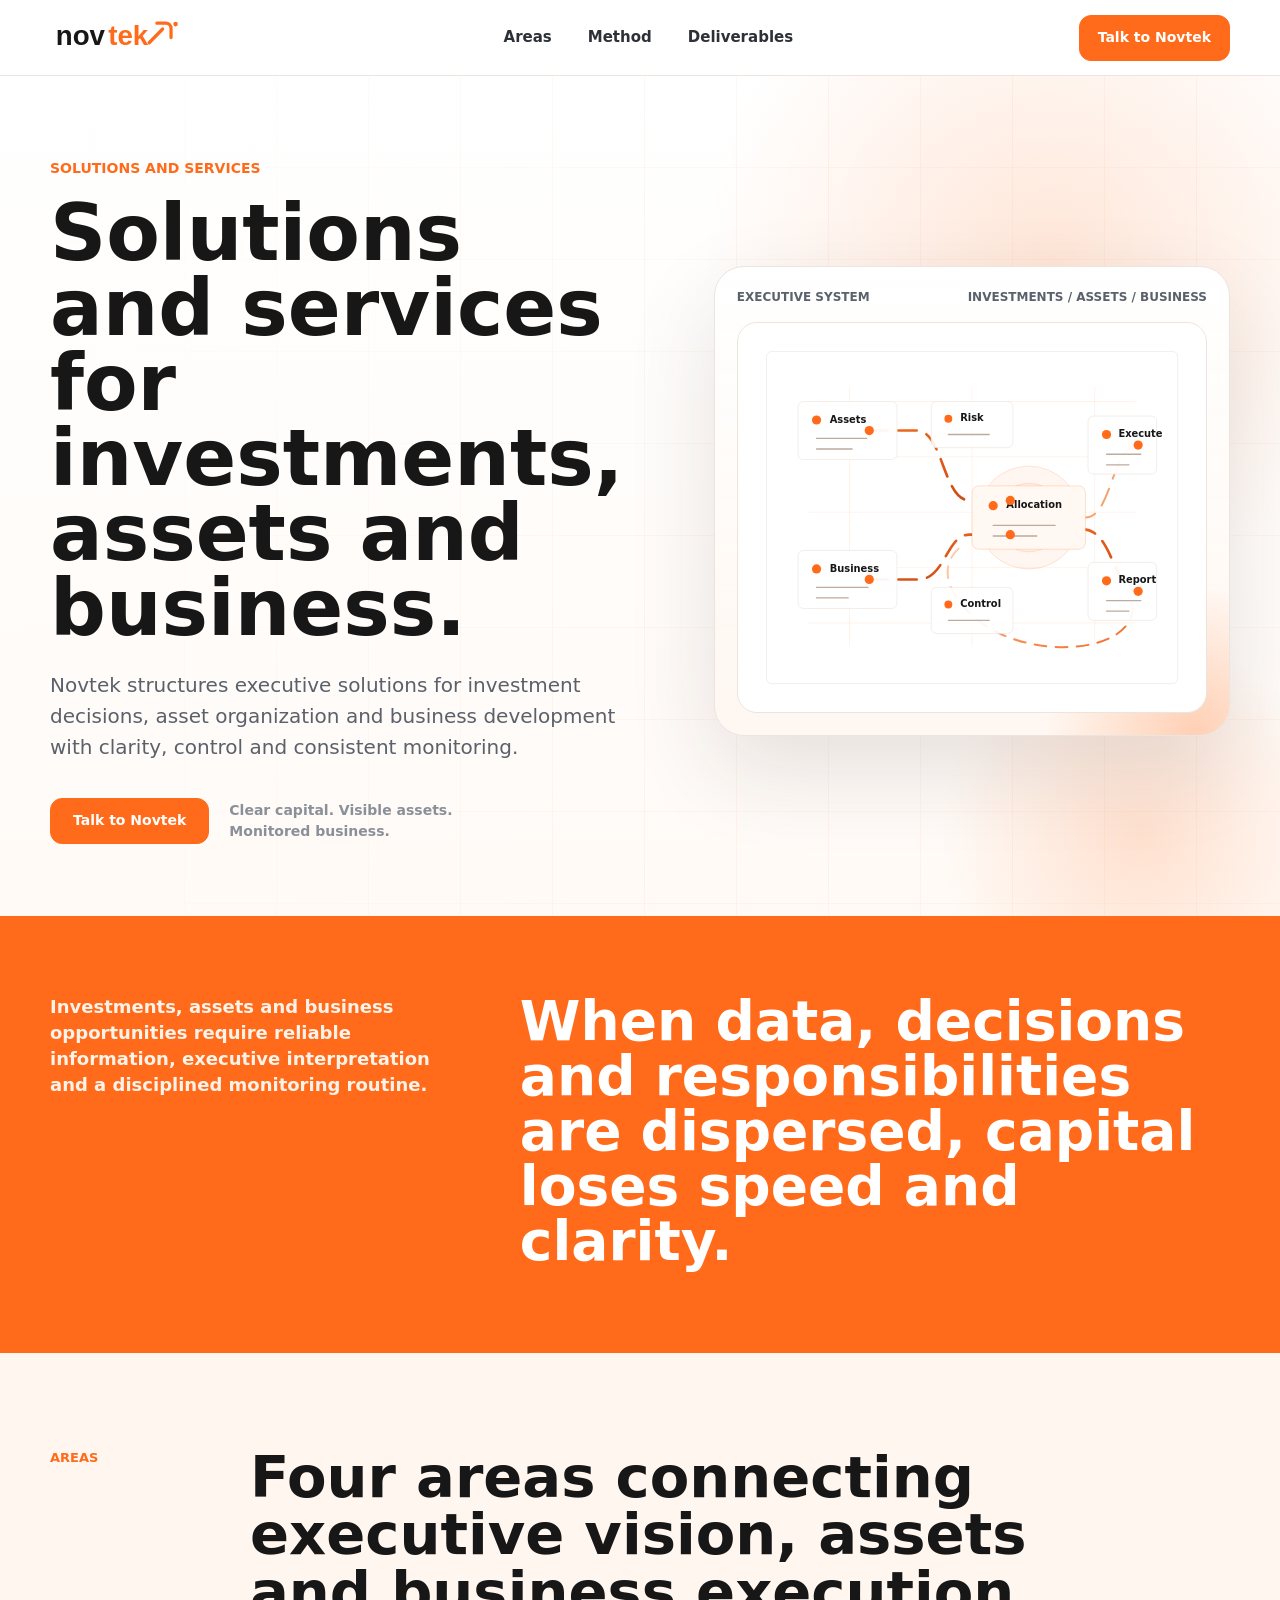
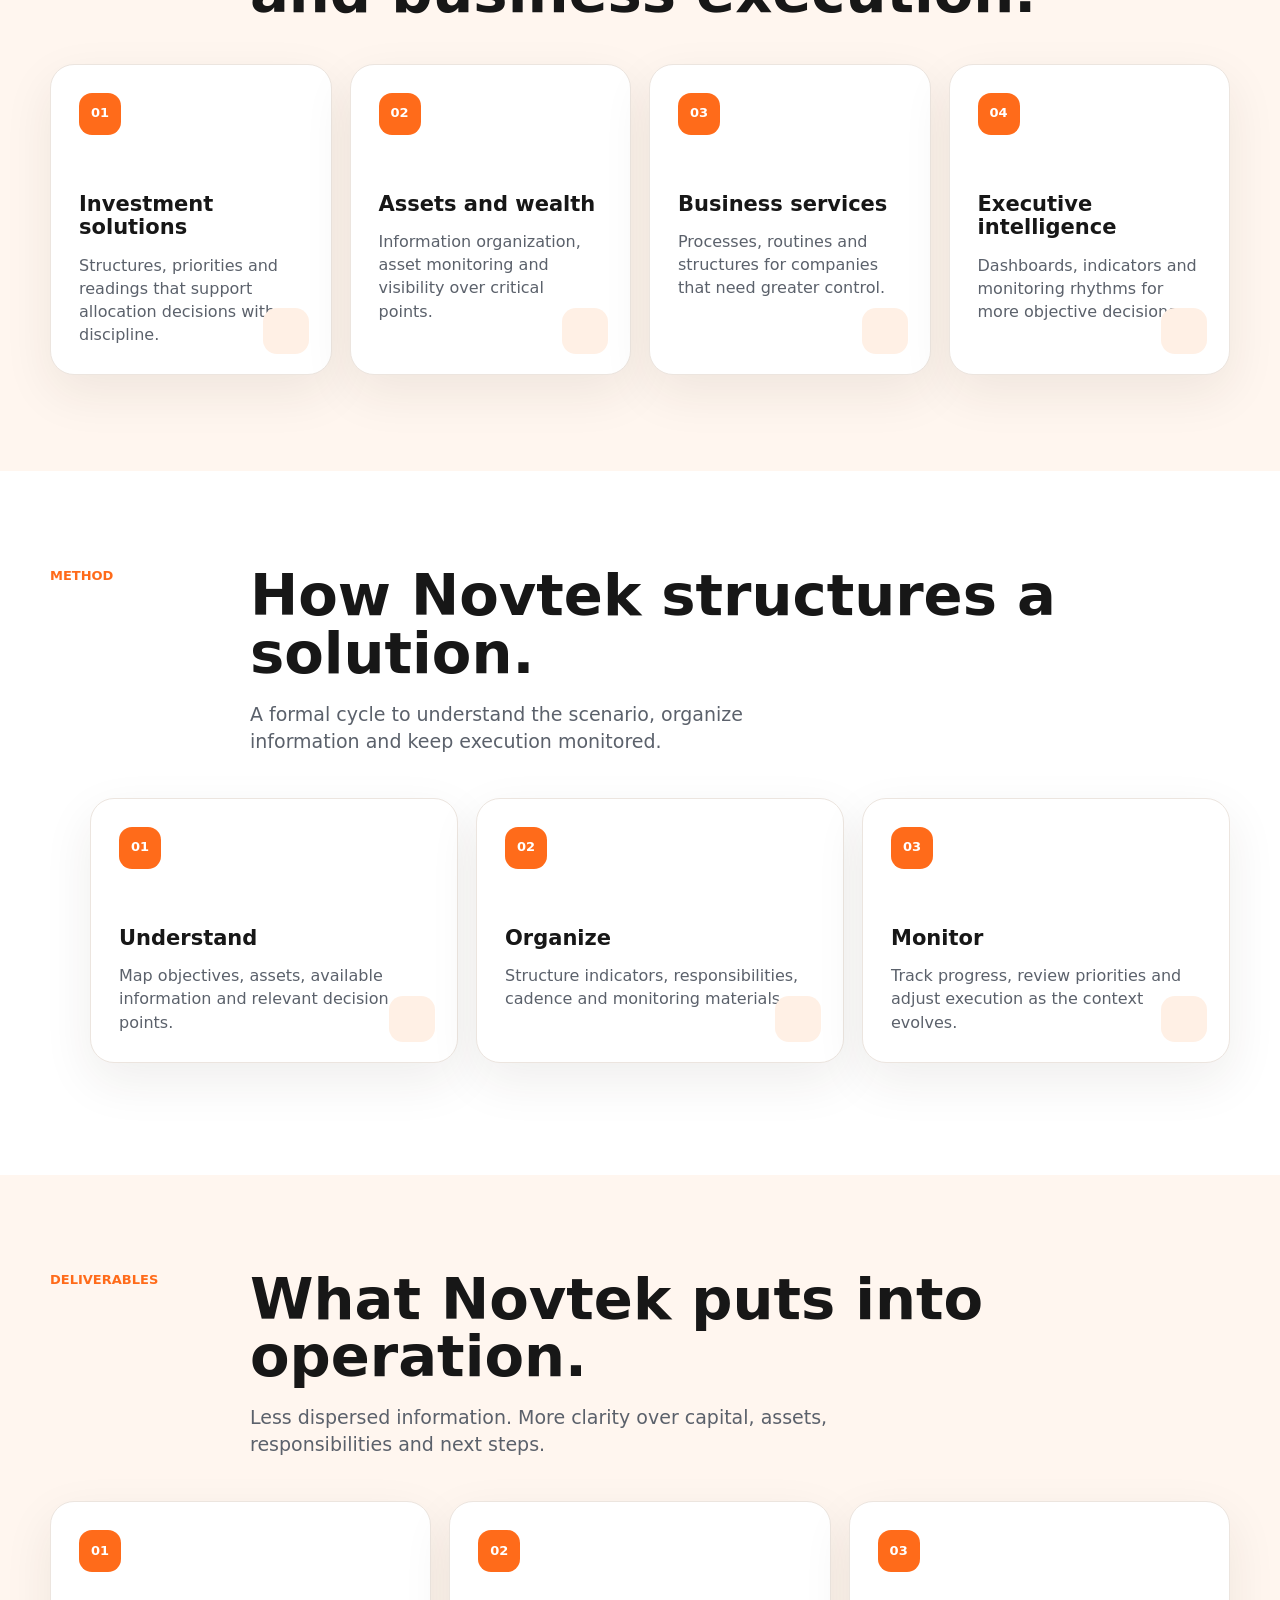
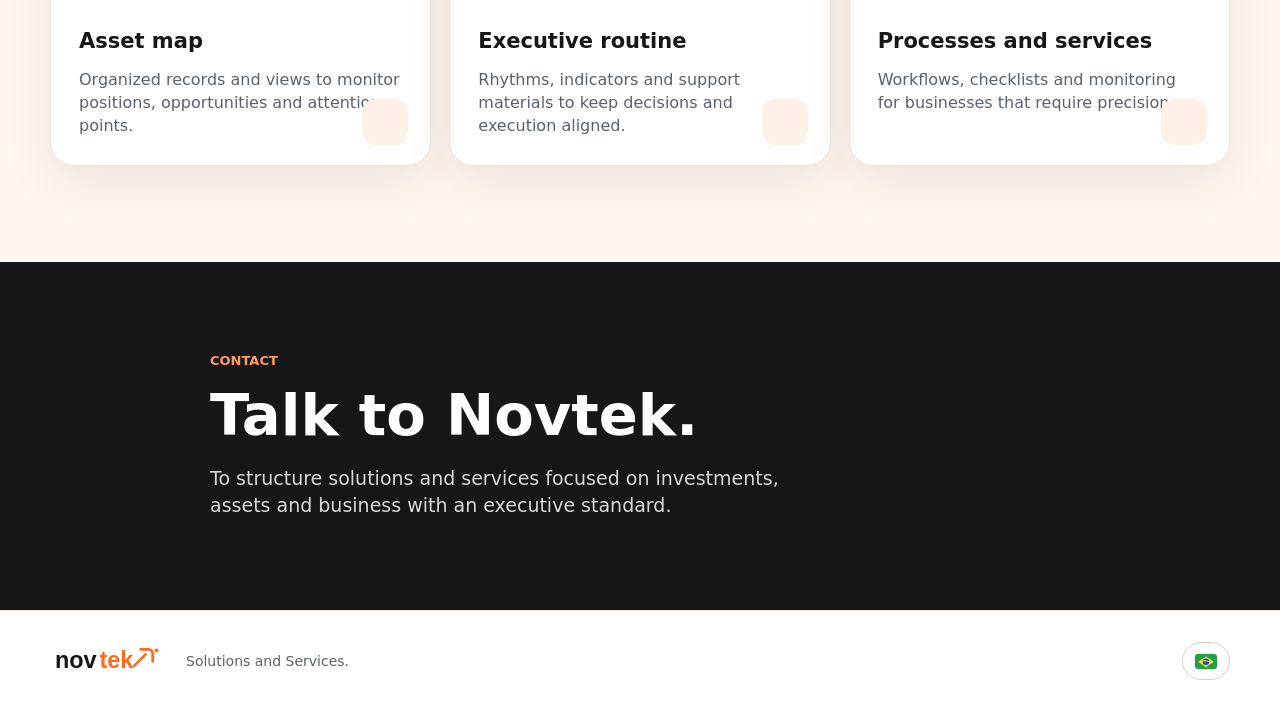
==== index.html @ 99e569ad "Build Novtek site" ====
<!doctype html>
<html lang="en">
  <head>
    <meta charset="utf-8">
    <meta name="viewport" content="width=device-width, initial-scale=1">
    <title>Novtek | Solutions and Services</title>
    <meta
      name="description"
      content="A Novtek estrutura soluções e serviços para investimentos, ativos e negócios com inteligência executiva, processos claros e acompanhamento consistente."
    >
    <meta name="theme-color" content="#F7F5F0">
    <link rel="icon" href="assets/novtek-favicon.svg?v=2" type="image/svg+xml">
    <link rel="preload" href="assets/novtek-wordmark-logo-v1.svg?v=2" as="image" type="image/svg+xml">
    <link rel="stylesheet" href="styles.css">
  </head>
  <body>
    <header class="site-header">
      <a class="brand-link" href="#top" aria-label="Novtek">
        <img src="assets/novtek-wordmark-logo-v1.svg?v=2" alt="Novtek" width="410" height="150">
      </a>

      <nav class="site-nav" aria-label="Main navigation">
        <a href="#frentes" data-i18n="nav.fronts">Areas</a>
        <a href="#metodo" data-i18n="nav.method">Method</a>
        <a href="#entregas" data-i18n="nav.delivery">Deliverables</a>
      </nav>

      <div class="header-tools">
        <a class="header-action" href="mailto:contato@novtek.com.br" data-i18n="cta.primary">Talk to Novtek</a>
      </div>
    </header>

    <main id="top">
      <section class="hero" aria-labelledby="hero-title">
        <div class="hero-inner section-shell">
          <div class="hero-copy reveal">
            <p class="brand-line" data-i18n="hero.tagline">Solutions and Services</p>
            <h1 id="hero-title" data-i18n="hero.title">Solutions and services for investments, assets and business.</h1>
            <p class="hero-lede">
              <span data-i18n="hero.lede">Novtek structures executive solutions for investment decisions, asset organization and business development with clarity, control and consistent monitoring.</span>
            </p>
            <div class="hero-actions">
              <a class="button button-primary" href="mailto:contato@novtek.com.br" data-i18n="cta.primary">Talk to Novtek</a>
              <p data-i18n="hero.note">Clear capital. Visible assets. Monitored business.</p>
            </div>
          </div>

          <div class="system-panel reveal" aria-label="Visual abstrato de investimentos, ativos e negócios">
            <div class="panel-topline">
              <span data-i18n="panel.title">Executive system</span>
              <span data-i18n="panel.context">investments / assets / business</span>
            </div>
            <svg class="process-map" viewBox="0 0 680 560" role="img" aria-label="Investment, asset and business operating flow">
              <defs>
                <linearGradient id="signal" x1="0" x2="1" y1="0" y2="1">
                  <stop offset="0" stop-color="#F26A21"/>
                  <stop offset="1" stop-color="#C74712"/>
                </linearGradient>
                <linearGradient id="signalSoft" x1="0" x2="1" y1="0" y2="1">
                  <stop offset="0" stop-color="#FFD2B8"/>
                  <stop offset="1" stop-color="#F26A21"/>
                </linearGradient>
              </defs>

              <rect class="map-frame" x="28" y="28" width="624" height="504" rx="8"/>
              <path class="grid-line" d="M92 104H588M92 188H588M92 272H588M92 356H588M92 440H588"/>
              <path class="grid-line" d="M154 82V476M340 82V476M526 82V476"/>

              <path class="flow-path path-a" d="M184 148H256C296 148 296 254 336 254H398"/>
              <path class="flow-path path-b" d="M184 374H258C300 374 300 306 336 306H398"/>
              <path class="flow-path path-c" d="M456 280H512C552 280 552 170 592 170"/>
              <path class="flow-path path-d" d="M456 298H508C554 298 554 392 592 392"/>
              <path class="flow-loop" d="M584 416C584 488 420 500 342 430C290 384 294 340 330 320"/>

              <g class="decision-orbit" aria-hidden="true">
                <circle cx="426" cy="280" r="78"/>
                <circle cx="426" cy="280" r="52"/>
              </g>

              <g class="node node-large">
                <rect x="76" y="104" width="150" height="88" rx="8"/>
                <circle cx="104" cy="132" r="7"/>
                <text class="node-title" x="124" y="136">Assets</text>
                <path d="M104 160H180M104 176H158"/>
              </g>
              <g class="node node-large">
                <rect x="76" y="330" width="150" height="88" rx="8"/>
                <circle cx="104" cy="358" r="7"/>
                <text class="node-title" x="124" y="362">Business</text>
                <path d="M104 386H182M104 402H152"/>
              </g>
              <g class="node decision-node">
                <rect x="340" y="232" width="172" height="96" rx="10"/>
                <circle cx="372" cy="262" r="7"/>
                <text class="node-title" x="392" y="266">Allocation</text>
                <path d="M372 292H466M372 308H438"/>
              </g>
              <g class="node control-node">
                <rect x="278" y="104" width="124" height="70" rx="8"/>
                <circle cx="304" cy="130" r="6"/>
                <text class="node-title" x="322" y="134">Risk</text>
                <path d="M304 154H366"/>
              </g>
              <g class="node control-node">
                <rect x="278" y="386" width="124" height="70" rx="8"/>
                <circle cx="304" cy="412" r="6"/>
                <text class="node-title" x="322" y="416">Control</text>
                <path d="M304 436H366"/>
              </g>
              <g class="node node-small">
                <rect x="516" y="126" width="104" height="88" rx="8"/>
                <circle cx="544" cy="154" r="7"/>
                <text class="node-title" x="562" y="158">Execute</text>
                <path d="M544 184H596M544 200H578"/>
              </g>
              <g class="node node-small">
                <rect x="516" y="348" width="104" height="88" rx="8"/>
                <circle cx="544" cy="376" r="7"/>
                <text class="node-title" x="562" y="380">Report</text>
                <path d="M544 406H596M544 422H578"/>
              </g>

              <g class="checkpoint">
                <circle cx="184" cy="148" r="7"/>
                <circle cx="184" cy="374" r="7"/>
                <circle cx="398" cy="254" r="7"/>
                <circle cx="398" cy="306" r="7"/>
                <circle cx="592" cy="170" r="7"/>
                <circle cx="592" cy="392" r="7"/>
              </g>
            </svg>
          </div>
        </div>
      </section>

      <section class="problem-band" aria-labelledby="problem-title">
        <div class="section-shell problem-layout reveal">
          <p data-i18n="problem.copy">Investments, assets and business opportunities require reliable information, executive interpretation and a disciplined monitoring routine.</p>
          <h2 id="problem-title" data-i18n="problem.title">When data, decisions and responsibilities are dispersed, capital loses speed and clarity.</h2>
        </div>
      </section>

      <section id="frentes" class="fronts-section" aria-labelledby="fronts-title">
        <div class="section-shell fronts-layout">
          <div class="section-heading reveal">
            <span data-i18n="fronts.label">Areas</span>
            <h2 id="fronts-title" data-i18n="fronts.title">Four areas connecting executive vision, assets and business execution.</h2>
          </div>

          <div class="fronts-grid">
            <article class="front-card reveal">
              <span>01</span>
              <h3 data-i18n="fronts.card1.title">Investment solutions</h3>
              <p data-i18n="fronts.card1.copy">Structures, priorities and readings that support allocation decisions with discipline.</p>
            </article>
            <article class="front-card reveal">
              <span>02</span>
              <h3 data-i18n="fronts.card2.title">Assets and wealth</h3>
              <p data-i18n="fronts.card2.copy">Information organization, asset monitoring and visibility over critical points.</p>
            </article>
            <article class="front-card reveal">
              <span>03</span>
              <h3 data-i18n="fronts.card3.title">Business services</h3>
              <p data-i18n="fronts.card3.copy">Processes, routines and structures for companies that need greater control.</p>
            </article>
            <article class="front-card reveal">
              <span>04</span>
              <h3 data-i18n="fronts.card4.title">Executive intelligence</h3>
              <p data-i18n="fronts.card4.copy">Dashboards, indicators and monitoring rhythms for more objective decisions.</p>
            </article>
          </div>
        </div>
      </section>

      <section id="metodo" class="section-shell method-section" aria-labelledby="method-title">
        <div class="section-heading method-heading reveal">
          <span data-i18n="method.label">Method</span>
          <div>
            <h2 id="method-title" data-i18n="method.title">How Novtek structures a solution.</h2>
            <p data-i18n="method.copy">A formal cycle to understand the scenario, organize information and keep execution monitored.</p>
          </div>
        </div>

        <ol class="method-cards">
          <li class="method-card reveal">
            <span>01</span>
            <strong data-i18n="method.step1.title">Understand</strong>
            <p data-i18n="method.step1.copy">Map objectives, assets, available information and relevant decision points.</p>
          </li>
          <li class="method-card reveal">
            <span>02</span>
            <strong data-i18n="method.step2.title">Organize</strong>
            <p data-i18n="method.step2.copy">Structure indicators, responsibilities, cadence and monitoring materials.</p>
          </li>
          <li class="method-card reveal">
            <span>03</span>
            <strong data-i18n="method.step3.title">Monitor</strong>
            <p data-i18n="method.step3.copy">Track progress, review priorities and adjust execution as the context evolves.</p>
          </li>
        </ol>
      </section>

      <section id="entregas" class="delivery-section" aria-labelledby="delivery-title">
        <div class="section-shell">
          <div class="section-heading delivery-heading reveal">
            <span data-i18n="delivery.label">Deliverables</span>
            <div>
              <h2 id="delivery-title" data-i18n="delivery.title">What Novtek puts into operation.</h2>
              <p data-i18n="delivery.copy">Less dispersed information. More clarity over capital, assets, responsibilities and next steps.</p>
            </div>
          </div>

          <div class="delivery-cards">
            <article class="delivery-card reveal">
              <span>01</span>
              <h3 data-i18n="delivery.card1.title">Asset map</h3>
              <p data-i18n="delivery.card1.copy">Organized records and views to monitor positions, opportunities and attention points.</p>
            </article>
            <article class="delivery-card reveal">
              <span>02</span>
              <h3 data-i18n="delivery.card2.title">Executive routine</h3>
              <p data-i18n="delivery.card2.copy">Rhythms, indicators and support materials to keep decisions and execution aligned.</p>
            </article>
            <article class="delivery-card reveal">
              <span>03</span>
              <h3 data-i18n="delivery.card3.title">Processes and services</h3>
              <p data-i18n="delivery.card3.copy">Workflows, checklists and monitoring for businesses that require precision.</p>
            </article>
          </div>
        </div>
      </section>

      <section class="contact-section" aria-labelledby="contact-title">
        <div class="section-shell contact-layout reveal">
          <div>
            <span class="section-label" data-i18n="contact.label">Contact</span>
            <h2 id="contact-title" data-i18n="contact.title">Talk to Novtek.</h2>
            <p data-i18n="contact.copy">To structure solutions and services focused on investments, assets and business with an executive standard.</p>
          </div>
        </div>
      </section>
    </main>

    <footer class="site-footer">
      <img src="assets/novtek-wordmark-logo-v1.svg?v=2" alt="Novtek" width="410" height="150">
      <span data-i18n="footer.copy">Solutions and Services.</span>
      <button type="button" class="footer-language" data-lang="pt" aria-label="Change language to Brazilian Portuguese">
        <svg viewBox="0 0 28 20" aria-hidden="true" focusable="false">
          <rect width="28" height="20" rx="2" fill="#229e45"/>
          <path d="M14 3.2 24 10 14 16.8 4 10 14 3.2Z" fill="#f7df3e"/>
          <circle cx="14" cy="10" r="4.15" fill="#2b4ca3"/>
          <path d="M10.3 8.8c2.8-.5 5.4-.1 7.6 1" fill="none" stroke="#fff" stroke-width="1.1"/>
        </svg>
      </button>
    </footer>

    <script src="script.js"></script>
  </body>
</html>
---- styles.css ----
:root {
  --canvas: #ffffff;
  --canvas-warm: #fff6ef;
  --surface: #ffffff;
  --ink: #171717;
  --muted: #5b616b;
  --quiet: #8a9099;
  --brand: #ff6b1a;
  --brand-dark: #d84a00;
  --brand-ink: #7a2a00;
  --brand-soft: #fff0e5;
  --line: #ece5df;
  --line-strong: #dacfc6;
  --focus: #ff6b1a;
  --max: 1180px;
  --gutter: 48px;
  --radius: 18px;
}

* {
  box-sizing: border-box;
}

html {
  scroll-behavior: smooth;
}

section[id] {
  scroll-margin-top: 92px;
}

body {
  margin: 0;
  background: var(--canvas);
  color: var(--ink);
  font-family: Inter, Aptos, "Segoe UI", system-ui, sans-serif;
  line-height: 1.45;
  overflow-x: hidden;
}

img,
svg {
  display: block;
  max-width: 100%;
}

a {
  color: inherit;
  text-decoration: none;
}

a:focus-visible,
button:focus-visible {
  outline: 3px solid var(--focus);
  outline-offset: 4px;
}

.section-shell {
  width: min(var(--max), calc(100% - var(--gutter) * 2));
  margin: 0 auto;
}

.site-header {
  position: sticky;
  top: 0;
  z-index: 20;
  display: grid;
  grid-template-columns: 168px 1fr auto;
  gap: 28px;
  align-items: center;
  min-height: 76px;
  padding: 12px max(24px, calc((100vw - var(--max)) / 2));
  background: rgba(255, 255, 255, 0.94);
  border-bottom: 1px solid var(--line);
  backdrop-filter: blur(16px);
}

.brand-link,
.brand-link img {
  width: 132px;
  height: auto;
}

.site-nav {
  display: flex;
  justify-content: center;
  gap: 36px;
  color: #2d3137;
  font-size: 15px;
  font-weight: 650;
}

.site-nav a,
.header-action,
.button,
.language-option {
  transition: color 180ms ease, background 180ms ease, border-color 180ms ease, transform 180ms ease;
}

.site-nav a:hover {
  color: var(--brand-dark);
}

.header-tools {
  display: inline-flex;
  align-items: center;
  gap: 12px;
}

.language-switch {
  display: inline-grid;
  grid-template-columns: 1fr 1fr;
  overflow: hidden;
  border: 1px solid var(--line-strong);
  border-radius: 10px;
  background: #ffffff;
}

.language-option {
  min-width: 42px;
  min-height: 40px;
  padding: 0 10px;
  background: transparent;
  border: 0;
  color: var(--muted);
  cursor: pointer;
  font: inherit;
  font-size: 12px;
  font-weight: 800;
}

.language-option + .language-option {
  border-left: 1px solid var(--line-strong);
}

.language-option.is-active {
  background: var(--brand);
  color: #ffffff;
}

.header-action,
.button {
  display: inline-flex;
  min-height: 46px;
  align-items: center;
  justify-content: center;
  border-radius: 12px;
  font-size: 14px;
  font-weight: 800;
}

.header-action {
  padding: 0 18px;
  background: var(--brand);
  border: 1px solid var(--brand);
  color: #ffffff;
}

.header-action:hover,
.button-primary:hover {
  background: var(--brand-dark);
  border-color: var(--brand-dark);
  transform: translateY(-1px);
}

.button-primary {
  padding: 0 22px;
  background: var(--brand);
  border: 1px solid var(--brand);
  color: #ffffff;
}

.hero {
  position: relative;
  overflow: hidden;
  min-height: calc(100vh - 76px);
  background:
    radial-gradient(circle at 82% 22%, rgba(255, 107, 26, 0.16), transparent 28%),
    linear-gradient(180deg, #ffffff 0%, #fffaf6 100%);
}

.hero::before {
  position: absolute;
  inset: 0;
  content: "";
  background:
    linear-gradient(90deg, rgba(255, 107, 26, 0.055) 1px, transparent 1px) 0 0 / 92px 92px,
    linear-gradient(0deg, rgba(255, 107, 26, 0.045) 1px, transparent 1px) 0 0 / 92px 92px;
  mask-image: linear-gradient(90deg, transparent, #000 46%, #000 100%);
}

.hero-inner {
  position: relative;
  z-index: 1;
  display: grid;
  grid-template-columns: minmax(0, 0.86fr) minmax(410px, 0.74fr);
  gap: 64px;
  align-items: center;
  min-height: calc(100vh - 76px);
  padding-top: 82px;
  padding-bottom: 72px;
}

.hero-copy,
.system-panel {
  min-width: 0;
}

.hero-inner::after {
  position: absolute;
  right: -120px;
  bottom: -130px;
  z-index: -1;
  width: 420px;
  height: 420px;
  content: "";
  background: radial-gradient(circle, rgba(255, 107, 26, 0.18), transparent 68%);
}

.brand-line {
  margin: 0 0 18px;
  color: var(--brand);
  font-size: 14px;
  font-weight: 900;
  text-transform: uppercase;
}

.hero-copy h1,
.section-heading h2,
.problem-layout h2,
.contact-layout h2 {
  margin: 0;
  font-weight: 850;
  letter-spacing: 0;
}

.hero-copy h1 {
  max-width: 760px;
  font-size: clamp(48px, 6.1vw, 86px);
  line-height: 0.96;
  color: var(--ink);
}

.hero-lede {
  max-width: 640px;
  margin: 24px 0 0;
  color: var(--muted);
  font-size: 20px;
  line-height: 1.56;
}

.hero-actions {
  display: flex;
  align-items: center;
  gap: 20px;
  margin-top: 34px;
}

.hero-actions p {
  max-width: 245px;
  margin: 0;
  color: var(--quiet);
  font-size: 14px;
  font-weight: 650;
}

.system-panel {
  position: relative;
  overflow: hidden;
  padding: 22px;
  background:
    linear-gradient(180deg, rgba(255, 255, 255, 0.92), rgba(255, 246, 239, 0.88)),
    var(--surface);
  border: 1px solid var(--line);
  border-radius: 30px;
  box-shadow: 0 34px 90px rgba(49, 33, 22, 0.12);
}

.system-panel::before {
  position: absolute;
  right: -120px;
  bottom: -150px;
  width: 310px;
  height: 310px;
  content: "";
  background: radial-gradient(circle, rgba(255, 107, 26, 0.28), transparent 68%);
}

.panel-topline {
  position: relative;
  display: flex;
  justify-content: space-between;
  gap: 16px;
  margin-bottom: 16px;
  color: var(--muted);
  font-size: 12px;
  font-weight: 900;
  text-transform: uppercase;
}

.process-map {
  position: relative;
  width: 100%;
  min-height: 346px;
  padding: 10px;
  background: #ffffff;
  border: 1px solid var(--line);
  border-radius: 20px;
}

.map-frame,
.node rect {
  fill: rgba(255, 255, 255, 0.94);
  stroke: var(--line);
}

.grid-line {
  fill: none;
  stroke: rgba(255, 107, 26, 0.12);
  stroke-width: 1;
}

.flow-path {
  fill: none;
  stroke: url(#signal);
  stroke-linecap: round;
  stroke-width: 4;
  stroke-dasharray: 28 16;
  animation: flow 9s linear infinite;
}

.path-b {
  animation-delay: -2.4s;
}

.path-c {
  animation-delay: -5.2s;
  stroke: #f4a36f;
  stroke-width: 3;
}

.path-d {
  animation-delay: -6.8s;
}

.flow-loop {
  fill: none;
  stroke: url(#signalSoft);
  stroke-linecap: round;
  stroke-width: 3;
  stroke-dasharray: 18 14;
  animation: flow 12s linear infinite;
  animation-delay: -8s;
}

.decision-orbit circle {
  fill: rgba(255, 107, 26, 0.06);
  stroke: rgba(255, 107, 26, 0.18);
  stroke-width: 1.4;
}

.node path {
  fill: none;
  stroke: #bdab9e;
  stroke-linecap: round;
  stroke-width: 2;
}

.node text {
  fill: var(--ink);
  font-size: 15px;
  font-weight: 900;
  letter-spacing: 0;
}

.node circle {
  fill: var(--brand);
}

.decision-node rect {
  fill: #fff8f3;
  stroke: rgba(255, 107, 26, 0.3);
}

.control-node rect {
  fill: rgba(255, 255, 255, 0.9);
}

.checkpoint {
  fill: var(--brand);
}

.problem-band {
  background: var(--brand);
  color: #ffffff;
}

.problem-layout {
  display: grid;
  grid-template-columns: minmax(240px, 0.58fr) minmax(0, 1fr);
  gap: 58px;
  align-items: start;
  padding-top: 78px;
  padding-bottom: 84px;
}

.problem-layout p {
  margin: 0;
  color: #fff3e9;
  font-size: 18px;
  font-weight: 650;
}

.problem-layout h2 {
  max-width: 820px;
  font-size: clamp(34px, 4.3vw, 62px);
  line-height: 1;
}

.fronts-section,
.method-section,
.delivery-section {
  padding: 96px 0;
}

.fronts-section,
.delivery-section {
  background: var(--canvas-warm);
}

.method-section {
  background: #ffffff;
}

.section-heading {
  display: grid;
  grid-template-columns: 156px minmax(0, 1fr);
  gap: 44px;
  align-items: start;
  margin-bottom: 42px;
}

.section-heading span,
.section-label {
  color: var(--brand);
  font-size: 13px;
  font-weight: 900;
  text-transform: uppercase;
}

.section-heading h2,
.contact-layout h2 {
  max-width: 840px;
  font-size: clamp(34px, 4.5vw, 64px);
  line-height: 1;
}

.delivery-heading p,
.method-heading p {
  max-width: 600px;
  margin: 18px 0 0;
  color: var(--muted);
  font-size: 19px;
}

.fronts-grid,
.delivery-cards,
.method-cards {
  display: grid;
  gap: 18px;
}

.fronts-grid {
  grid-template-columns: repeat(4, minmax(0, 1fr));
}

.delivery-cards,
.method-cards {
  grid-template-columns: repeat(3, minmax(0, 1fr));
}

.front-card,
.delivery-card,
.method-card {
  position: relative;
  overflow: hidden;
  min-height: 250px;
  padding: 28px;
  background: #ffffff;
  border: 1px solid var(--line);
  border-radius: 24px;
  box-shadow: 0 18px 50px rgba(49, 33, 22, 0.08);
}

.front-card::after,
.delivery-card::after,
.method-card::after {
  position: absolute;
  right: 22px;
  bottom: 20px;
  width: 46px;
  height: 46px;
  content: "";
  background: var(--brand-soft);
  border-radius: 14px;
}

.front-card > span,
.delivery-card > span,
.method-card > span {
  display: inline-flex;
  width: 42px;
  height: 42px;
  align-items: center;
  justify-content: center;
  background: var(--brand);
  border-radius: 13px;
  color: #ffffff;
  font-size: 13px;
  font-weight: 900;
}

.front-card h3,
.delivery-card h3,
.method-card strong {
  display: block;
  margin: 58px 0 14px;
  font-size: 21px;
  font-weight: 850;
  line-height: 1.12;
}

.front-card p,
.delivery-card p,
.method-card p,
.contact-layout p {
  margin: 0;
  color: var(--muted);
}

.contact-section {
  background: #171717;
  color: #ffffff;
}

.contact-layout {
  max-width: 860px;
  padding-top: 86px;
  padding-bottom: 90px;
}

.contact-layout .section-label {
  color: #ff9b62;
}

.contact-layout h2 {
  margin-top: 16px;
}

.contact-layout p {
  max-width: 620px;
  margin-top: 20px;
  color: #d8d8d8;
  font-size: 19px;
}

.site-footer {
  display: grid;
  grid-template-columns: auto 1fr auto;
  align-items: center;
  gap: 24px;
  padding: 30px max(24px, calc((100vw - var(--max)) / 2));
  background: #ffffff;
  border-top: 1px solid var(--line);
  color: var(--muted);
  font-size: 14px;
}

.site-footer img {
  width: 112px;
  height: auto;
}

.footer-language {
  display: inline-flex;
  width: 48px;
  min-height: 38px;
  align-items: center;
  justify-content: center;
  padding: 0;
  background: #ffffff;
  border: 1px solid var(--line-strong);
  border-radius: 999px;
  color: var(--ink);
  cursor: pointer;
  font: inherit;
  font-size: 12px;
  font-weight: 850;
}

.footer-language:hover,
.footer-language.is-active {
  border-color: var(--brand);
  color: var(--brand-dark);
}

.footer-language svg {
  width: 22px;
  height: auto;
  border-radius: 3px;
  box-shadow: 0 0 0 1px rgba(23, 23, 23, 0.08);
}

.reveal {
  opacity: 1;
  transform: none;
  transition: opacity 620ms ease, transform 620ms ease;
}

.reveal.is-visible {
  opacity: 1;
  transform: translateY(0);
}

@keyframes flow {
  to {
    stroke-dashoffset: -84;
  }
}

@media (prefers-reduced-motion: reduce) {
  html {
    scroll-behavior: auto;
  }

  *,
  *::before,
  *::after {
    animation-duration: 1ms !important;
    animation-iteration-count: 1 !important;
    scroll-behavior: auto !important;
    transition-duration: 1ms !important;
  }

  .reveal {
    opacity: 1;
    transform: none;
  }
}

@media (max-width: 980px) {
  :root {
    --gutter: 24px;
  }

  .site-header {
    grid-template-columns: 1fr auto;
  }

  .site-nav {
    display: none;
  }

  .hero,
  .hero-inner,
  .problem-layout,
  .section-heading {
    grid-template-columns: 1fr;
  }

  .hero,
  .hero-inner {
    gap: 38px;
    min-height: auto;
  }

  .hero-inner {
    padding: 74px 0 64px;
  }

  .fronts-grid {
    grid-template-columns: repeat(2, minmax(0, 1fr));
  }

  .delivery-cards,
  .method-cards {
    grid-template-columns: repeat(3, minmax(0, 1fr));
  }
}

@media (max-width: 720px) {
  :root {
    --gutter: 20px;
  }

  .section-shell {
    width: calc(100dvw - 40px);
    max-width: 350px;
    margin-right: 20px;
    margin-left: 20px;
  }

  .site-header {
    position: static;
    grid-template-columns: 1fr;
    gap: 18px;
    padding-top: 16px;
    padding-bottom: 16px;
  }

  .brand-link,
  .brand-link img {
    width: 118px;
  }

  .header-tools {
    width: 100%;
    justify-content: space-between;
    gap: 8px;
  }

  .header-action {
    flex: 1;
    min-width: 0;
    min-height: 42px;
    padding: 0 12px;
    font-size: 13px;
    white-space: nowrap;
  }

  .language-switch {
    flex: 0 0 auto;
  }

  .language-option {
    min-width: 42px;
  }

  .hero-inner {
    padding: 58px 0 54px;
  }

  .hero-copy h1 {
    width: 100%;
    max-width: 100%;
    font-size: 34px;
    overflow-wrap: break-word;
  }

  .hero-lede {
    font-size: 18px;
    overflow-wrap: break-word;
  }

  .hero-actions {
    align-items: stretch;
    flex-direction: column;
  }

  .button-primary {
    width: 100%;
  }

  .system-panel {
    padding: 16px;
    border-radius: 22px;
  }

  .panel-topline {
    flex-direction: column;
    gap: 4px;
  }

  .process-map {
    min-height: 280px;
  }

  .problem-layout {
    gap: 26px;
    padding-top: 58px;
    padding-bottom: 62px;
  }

  .problem-layout h2,
  .section-heading h2,
  .contact-layout h2 {
    font-size: 35px;
  }

  .fronts-section,
  .method-section,
  .delivery-section {
    padding: 64px 0;
  }

  .section-heading {
    gap: 18px;
    margin-bottom: 30px;
  }

  .fronts-grid,
  .delivery-cards,
  .method-cards {
    grid-template-columns: 1fr;
  }

  .front-card,
  .delivery-card,
  .method-card {
    min-height: auto;
    padding: 24px;
  }

  .front-card h3,
  .delivery-card h3,
  .method-card strong {
    margin-top: 42px;
  }

  .contact-layout {
    gap: 34px;
    padding-top: 64px;
    padding-bottom: 68px;
  }

  .site-footer {
    align-items: flex-start;
    grid-template-columns: 1fr;
  }
}
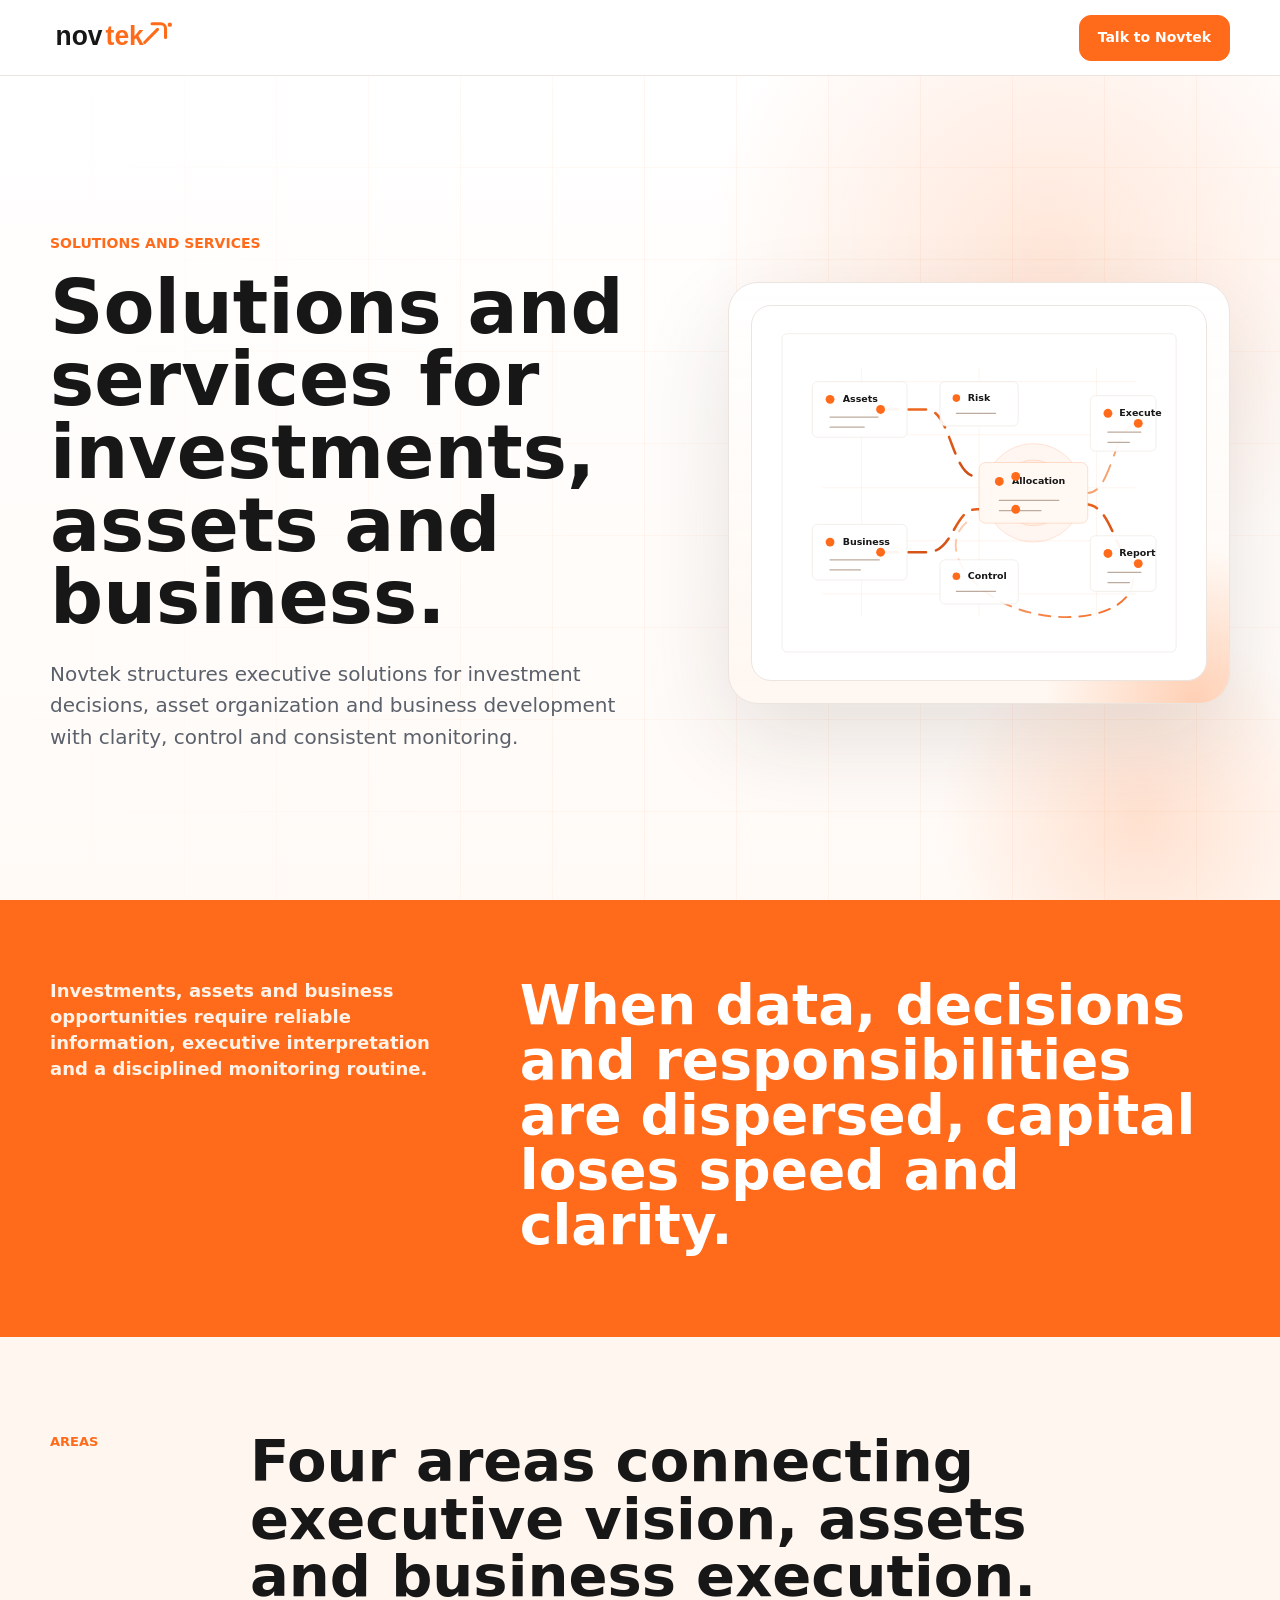
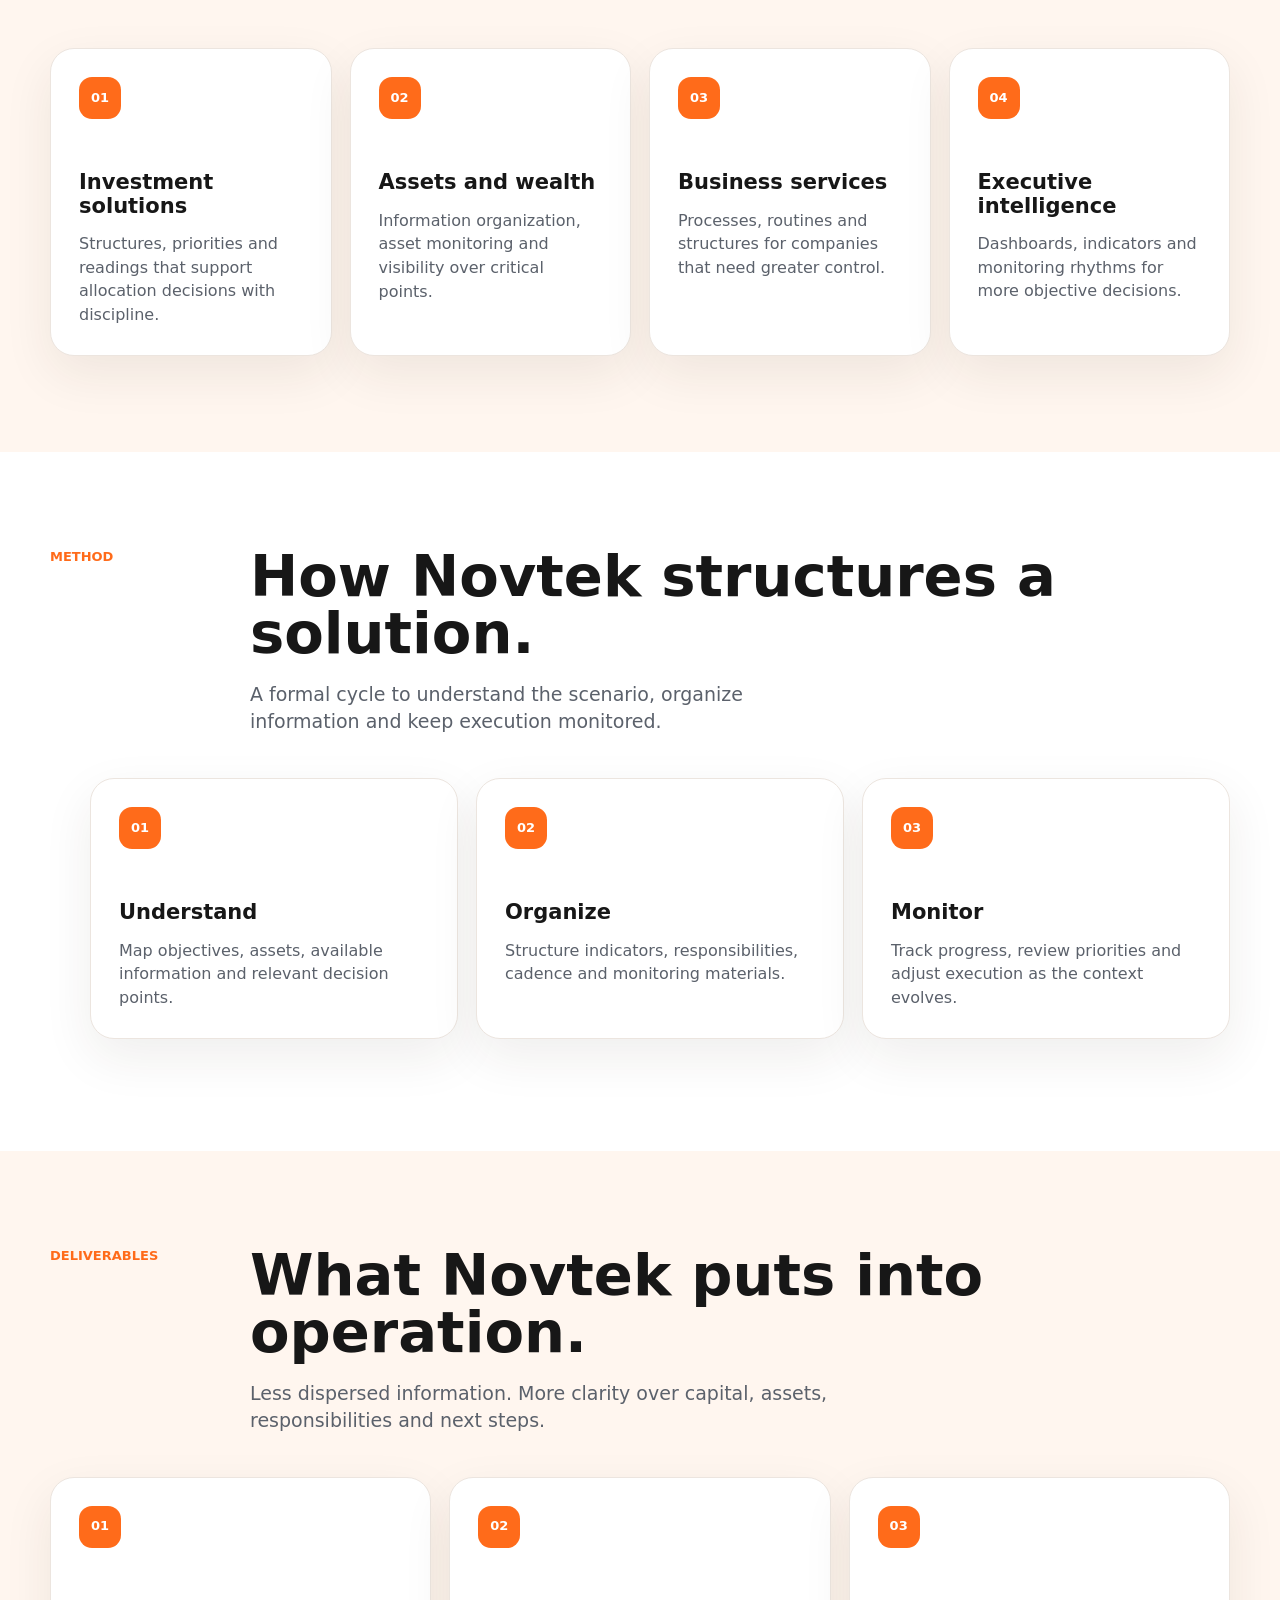
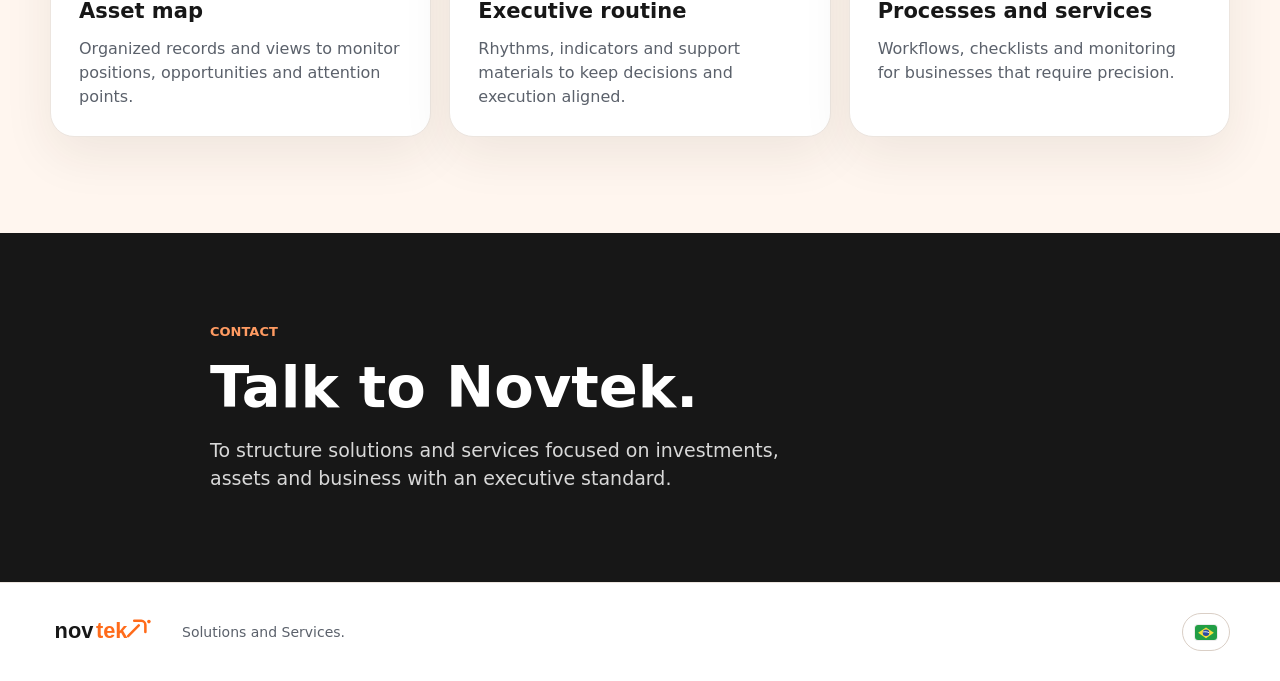
==== commit 744bbe54: "Polish Novtek site layout" ====
--- a/index.html
+++ b/index.html
@@ -11,19 +11,13 @@
     <meta name="theme-color" content="#F7F5F0">
     <link rel="icon" href="assets/novtek-favicon.svg?v=2" type="image/svg+xml">
     <link rel="preload" href="assets/novtek-wordmark-logo-v1.svg?v=2" as="image" type="image/svg+xml">
-    <link rel="stylesheet" href="styles.css">
+    <link rel="stylesheet" href="styles.css?v=4">
   </head>
   <body>
     <header class="site-header">
       <a class="brand-link" href="#top" aria-label="Novtek">
         <img src="assets/novtek-wordmark-logo-v1.svg?v=2" alt="Novtek" width="410" height="150">
       </a>
-
-      <nav class="site-nav" aria-label="Main navigation">
-        <a href="#frentes" data-i18n="nav.fronts">Areas</a>
-        <a href="#metodo" data-i18n="nav.method">Method</a>
-        <a href="#entregas" data-i18n="nav.delivery">Deliverables</a>
-      </nav>
 
       <div class="header-tools">
         <a class="header-action" href="mailto:contato@novtek.com.br" data-i18n="cta.primary">Talk to Novtek</a>
@@ -39,17 +33,9 @@
             <p class="hero-lede">
               <span data-i18n="hero.lede">Novtek structures executive solutions for investment decisions, asset organization and business development with clarity, control and consistent monitoring.</span>
             </p>
-            <div class="hero-actions">
-              <a class="button button-primary" href="mailto:contato@novtek.com.br" data-i18n="cta.primary">Talk to Novtek</a>
-              <p data-i18n="hero.note">Clear capital. Visible assets. Monitored business.</p>
-            </div>
           </div>
 
           <div class="system-panel reveal" aria-label="Visual abstrato de investimentos, ativos e negócios">
-            <div class="panel-topline">
-              <span data-i18n="panel.title">Executive system</span>
-              <span data-i18n="panel.context">investments / assets / business</span>
-            </div>
             <svg class="process-map" viewBox="0 0 680 560" role="img" aria-label="Investment, asset and business operating flow">
               <defs>
                 <linearGradient id="signal" x1="0" x2="1" y1="0" y2="1">
@@ -244,7 +230,7 @@
     <footer class="site-footer">
       <img src="assets/novtek-wordmark-logo-v1.svg?v=2" alt="Novtek" width="410" height="150">
       <span data-i18n="footer.copy">Solutions and Services.</span>
-      <button type="button" class="footer-language" data-lang="pt" aria-label="Change language to Brazilian Portuguese">
+      <button type="button" class="footer-language" aria-label="Change language to Brazilian Portuguese" onclick="toggleLanguage()">
         <svg viewBox="0 0 28 20" aria-hidden="true" focusable="false">
           <rect width="28" height="20" rx="2" fill="#229e45"/>
           <path d="M14 3.2 24 10 14 16.8 4 10 14 3.2Z" fill="#f7df3e"/>
@@ -254,6 +240,6 @@
       </button>
     </footer>
 
-    <script src="script.js"></script>
+    <script src="script.js?v=3"></script>
   </body>
 </html>
--- a/styles.css
+++ b/styles.css
@@ -29,6 +29,10 @@
   scroll-margin-top: 92px;
 }
 
+main#top {
+  scroll-margin-top: 76px;
+}
+
 body {
   margin: 0;
   background: var(--canvas);
@@ -65,7 +69,7 @@
   top: 0;
   z-index: 20;
   display: grid;
-  grid-template-columns: 168px 1fr auto;
+  grid-template-columns: 1fr auto;
   gap: 28px;
   align-items: center;
   min-height: 76px;
@@ -77,28 +81,18 @@
 
 .brand-link,
 .brand-link img {
-  width: 132px;
+  width: 126px;
   height: auto;
 }
 
-.site-nav {
-  display: flex;
-  justify-content: center;
-  gap: 36px;
-  color: #2d3137;
-  font-size: 15px;
-  font-weight: 650;
-}
-
-.site-nav a,
+.brand-link {
+  display: inline-flex;
+  align-items: center;
+}
+
 .header-action,
-.button,
 .language-option {
   transition: color 180ms ease, background 180ms ease, border-color 180ms ease, transform 180ms ease;
-}
-
-.site-nav a:hover {
-  color: var(--brand-dark);
 }
 
 .header-tools {
@@ -138,8 +132,7 @@
   color: #ffffff;
 }
 
-.header-action,
-.button {
+.header-action {
   display: inline-flex;
   min-height: 46px;
   align-items: center;
@@ -156,18 +149,10 @@
   color: #ffffff;
 }
 
-.header-action:hover,
-.button-primary:hover {
+.header-action:hover {
   background: var(--brand-dark);
   border-color: var(--brand-dark);
   transform: translateY(-1px);
-}
-
-.button-primary {
-  padding: 0 22px;
-  background: var(--brand);
-  border: 1px solid var(--brand);
-  color: #ffffff;
 }
 
 .hero {
@@ -193,8 +178,8 @@
   position: relative;
   z-index: 1;
   display: grid;
-  grid-template-columns: minmax(0, 0.86fr) minmax(410px, 0.74fr);
-  gap: 64px;
+  grid-template-columns: minmax(0, 0.88fr) minmax(410px, 0.72fr);
+  gap: clamp(40px, 5vw, 64px);
   align-items: center;
   min-height: calc(100vh - 76px);
   padding-top: 82px;
@@ -235,39 +220,24 @@
 }
 
 .hero-copy h1 {
-  max-width: 760px;
-  font-size: clamp(48px, 6.1vw, 86px);
-  line-height: 0.96;
+  max-width: 740px;
+  font-size: clamp(48px, 5.8vw, 82px);
+  line-height: 0.98;
   color: var(--ink);
 }
 
 .hero-lede {
-  max-width: 640px;
+  max-width: 620px;
   margin: 24px 0 0;
   color: var(--muted);
   font-size: 20px;
   line-height: 1.56;
 }
 
-.hero-actions {
-  display: flex;
-  align-items: center;
-  gap: 20px;
-  margin-top: 34px;
-}
-
-.hero-actions p {
-  max-width: 245px;
-  margin: 0;
-  color: var(--quiet);
-  font-size: 14px;
-  font-weight: 650;
-}
-
 .system-panel {
   position: relative;
   overflow: hidden;
-  padding: 22px;
+  padding: clamp(16px, 2vw, 22px);
   background:
     linear-gradient(180deg, rgba(255, 255, 255, 0.92), rgba(255, 246, 239, 0.88)),
     var(--surface);
@@ -286,22 +256,11 @@
   background: radial-gradient(circle, rgba(255, 107, 26, 0.28), transparent 68%);
 }
 
-.panel-topline {
-  position: relative;
-  display: flex;
-  justify-content: space-between;
-  gap: 16px;
-  margin-bottom: 16px;
-  color: var(--muted);
-  font-size: 12px;
-  font-weight: 900;
-  text-transform: uppercase;
-}
-
 .process-map {
   position: relative;
   width: 100%;
-  min-height: 346px;
+  height: auto;
+  aspect-ratio: 680 / 560;
   padding: 10px;
   background: #ffffff;
   border: 1px solid var(--line);
@@ -484,25 +443,12 @@
 .method-card {
   position: relative;
   overflow: hidden;
-  min-height: 250px;
+  min-height: 238px;
   padding: 28px;
   background: #ffffff;
   border: 1px solid var(--line);
   border-radius: 24px;
   box-shadow: 0 18px 50px rgba(49, 33, 22, 0.08);
-}
-
-.front-card::after,
-.delivery-card::after,
-.method-card::after {
-  position: absolute;
-  right: 22px;
-  bottom: 20px;
-  width: 46px;
-  height: 46px;
-  content: "";
-  background: var(--brand-soft);
-  border-radius: 14px;
 }
 
 .front-card > span,
@@ -524,7 +470,7 @@
 .delivery-card h3,
 .method-card strong {
   display: block;
-  margin: 58px 0 14px;
+  margin: 52px 0 14px;
   font-size: 21px;
   font-weight: 850;
   line-height: 1.12;
@@ -536,6 +482,8 @@
 .contact-layout p {
   margin: 0;
   color: var(--muted);
+  font-size: 16px;
+  line-height: 1.48;
 }
 
 .contact-section {
@@ -568,7 +516,7 @@
   display: grid;
   grid-template-columns: auto 1fr auto;
   align-items: center;
-  gap: 24px;
+  gap: 28px;
   padding: 30px max(24px, calc((100vw - var(--max)) / 2));
   background: #ffffff;
   border-top: 1px solid var(--line);
@@ -577,7 +525,7 @@
 }
 
 .site-footer img {
-  width: 112px;
+  width: 104px;
   height: auto;
 }
 
@@ -653,14 +601,6 @@
     --gutter: 24px;
   }
 
-  .site-header {
-    grid-template-columns: 1fr auto;
-  }
-
-  .site-nav {
-    display: none;
-  }
-
   .hero,
   .hero-inner,
   .problem-layout,
@@ -675,7 +615,16 @@
   }
 
   .hero-inner {
-    padding: 74px 0 64px;
+    padding: 68px 0 64px;
+  }
+
+  .hero-copy h1 {
+    max-width: 640px;
+    font-size: clamp(44px, 7vw, 68px);
+  }
+
+  .hero-lede {
+    max-width: 610px;
   }
 
   .fronts-grid {
@@ -694,36 +643,30 @@
   }
 
   .section-shell {
-    width: calc(100dvw - 40px);
-    max-width: 350px;
-    margin-right: 20px;
-    margin-left: 20px;
+    width: min(100% - 40px, 420px);
   }
 
   .site-header {
-    position: static;
-    grid-template-columns: 1fr;
-    gap: 18px;
-    padding-top: 16px;
-    padding-bottom: 16px;
+    grid-template-columns: auto auto;
+    justify-content: space-between;
+    gap: 16px;
+    min-height: 68px;
+    padding-top: 12px;
+    padding-bottom: 12px;
   }
 
   .brand-link,
   .brand-link img {
-    width: 118px;
+    width: 110px;
   }
 
   .header-tools {
-    width: 100%;
-    justify-content: space-between;
-    gap: 8px;
+    justify-content: flex-end;
   }
 
   .header-action {
-    flex: 1;
-    min-width: 0;
     min-height: 42px;
-    padding: 0 12px;
+    padding: 0 14px;
     font-size: 13px;
     white-space: nowrap;
   }
@@ -737,7 +680,7 @@
   }
 
   .hero-inner {
-    padding: 58px 0 54px;
+    padding: 48px 0 54px;
   }
 
   .hero-copy h1 {
@@ -752,27 +695,14 @@
     overflow-wrap: break-word;
   }
 
-  .hero-actions {
-    align-items: stretch;
-    flex-direction: column;
-  }
-
-  .button-primary {
-    width: 100%;
-  }
-
   .system-panel {
-    padding: 16px;
+    padding: 12px;
     border-radius: 22px;
   }
 
-  .panel-topline {
-    flex-direction: column;
-    gap: 4px;
-  }
-
   .process-map {
-    min-height: 280px;
+    padding: 8px;
+    border-radius: 16px;
   }
 
   .problem-layout {
@@ -814,7 +744,7 @@
   .front-card h3,
   .delivery-card h3,
   .method-card strong {
-    margin-top: 42px;
+    margin-top: 38px;
   }
 
   .contact-layout {
@@ -824,7 +754,18 @@
   }
 
   .site-footer {
-    align-items: flex-start;
-    grid-template-columns: 1fr;
-  }
-}
+    grid-template-columns: auto 1fr auto;
+    gap: 14px;
+    align-items: center;
+    padding-top: 22px;
+    padding-bottom: 22px;
+  }
+
+  .site-footer img {
+    width: 92px;
+  }
+
+  .site-footer span {
+    font-size: 13px;
+  }
+}
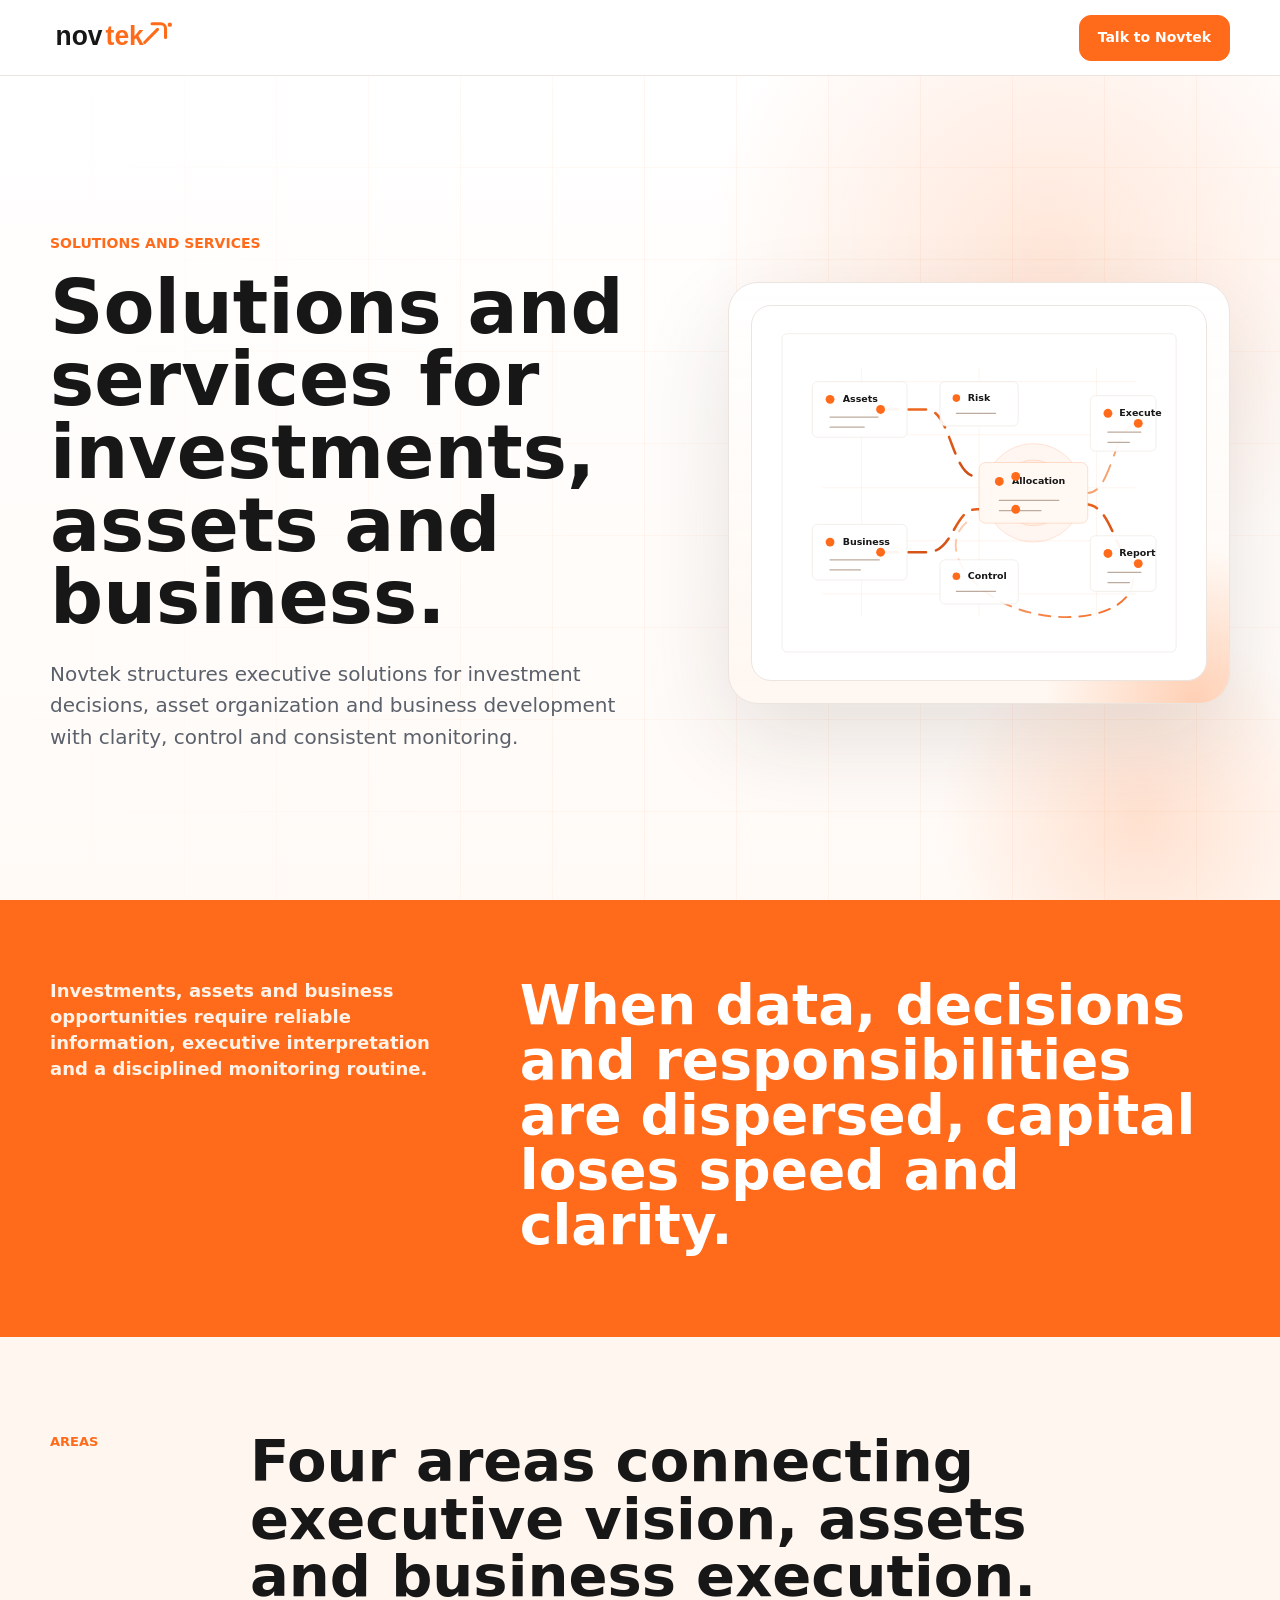
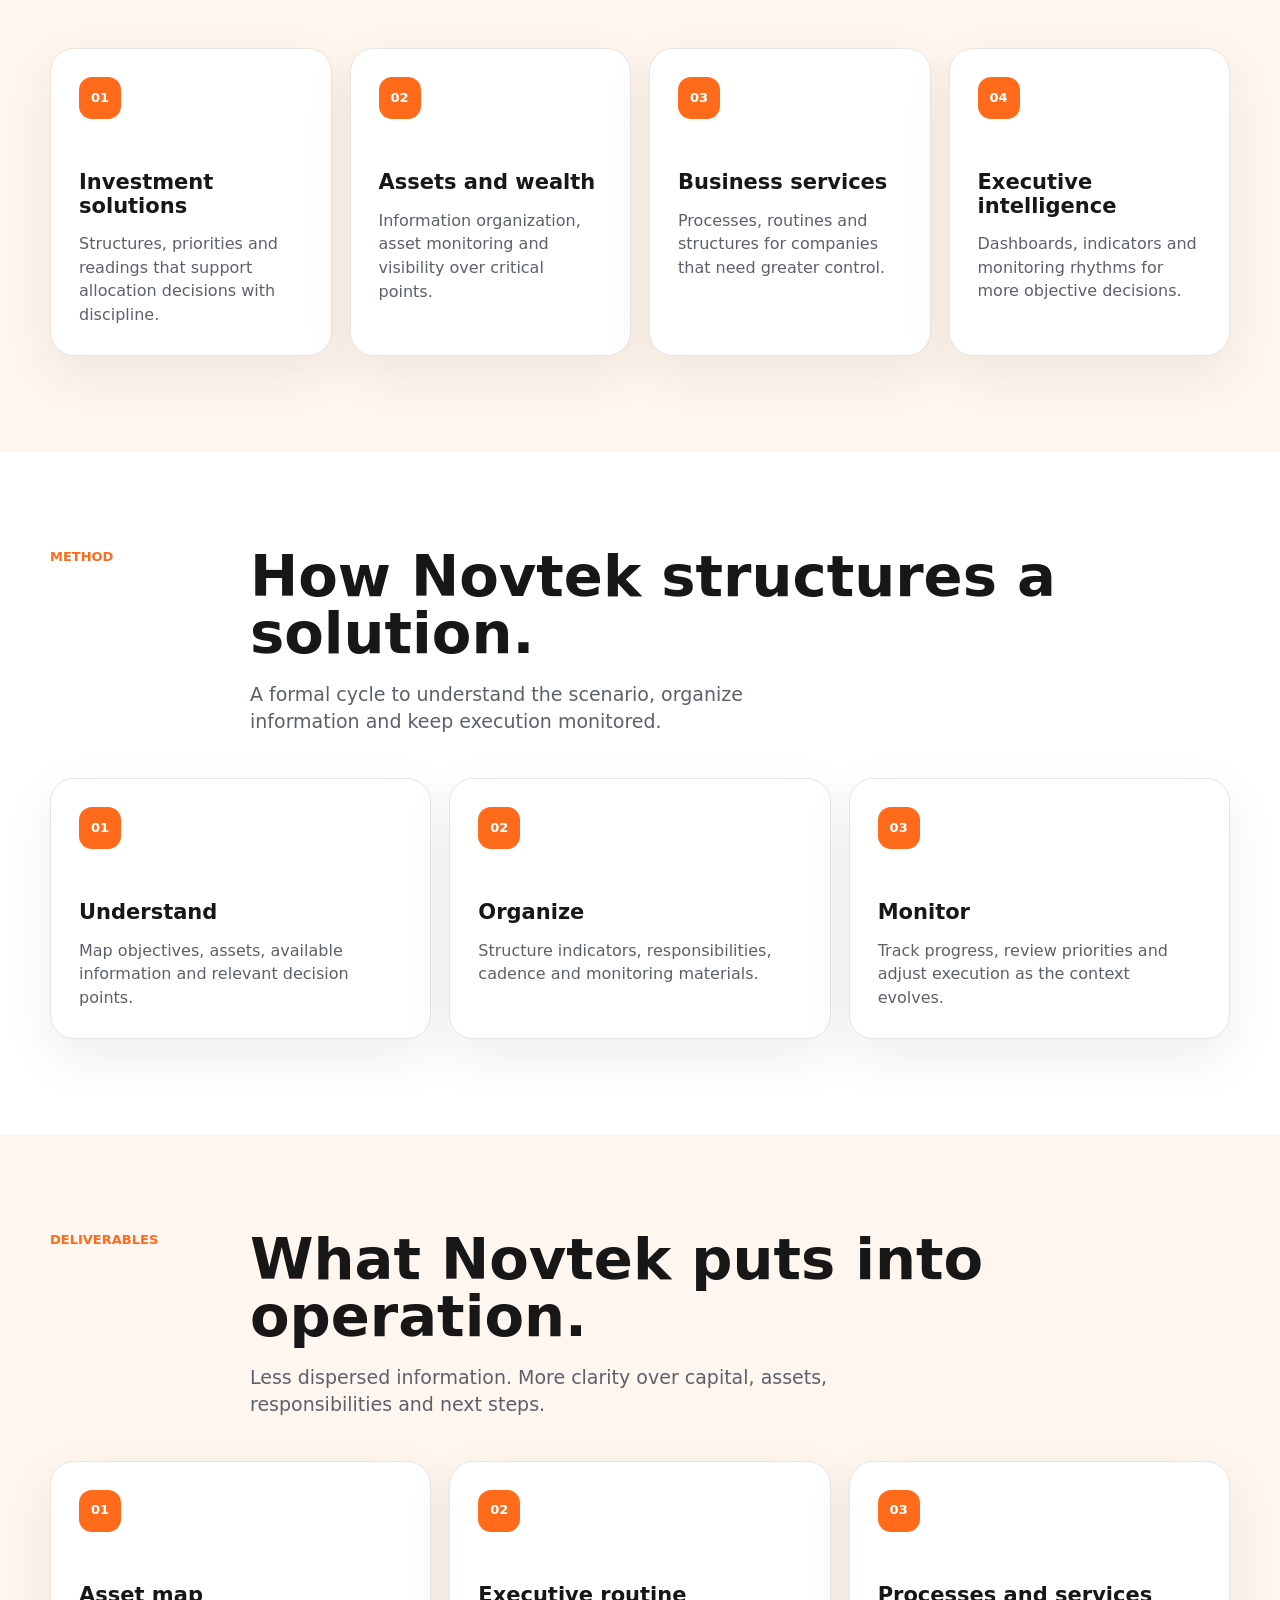
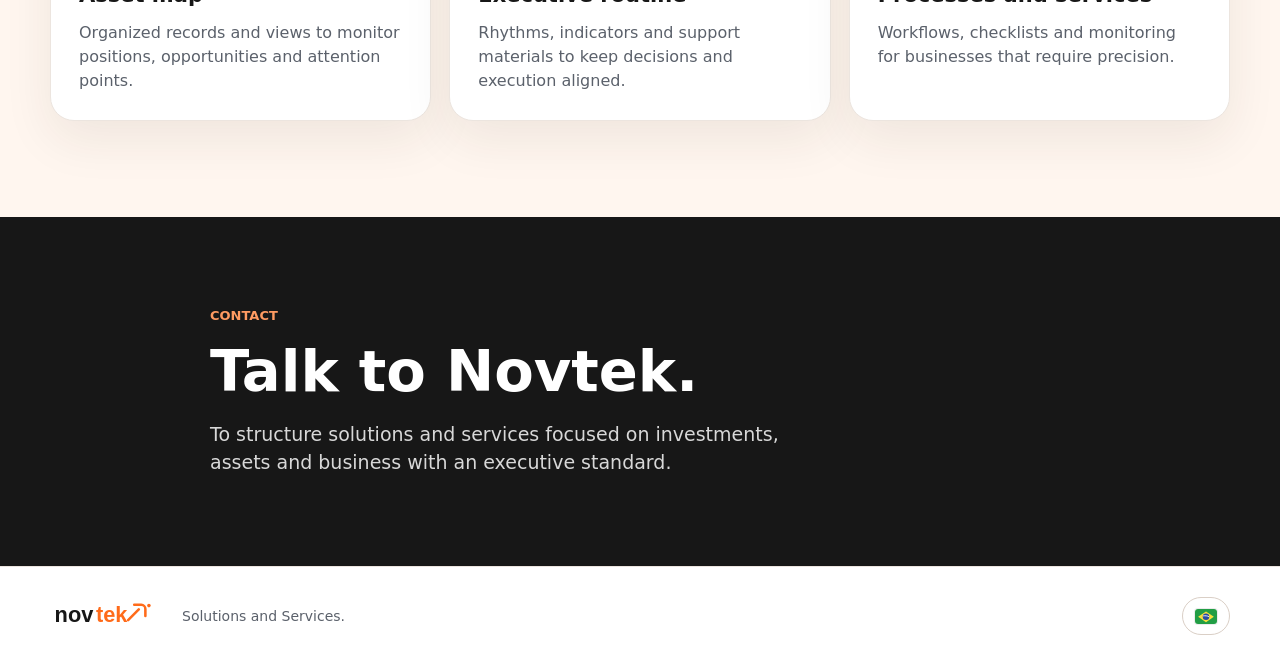
==== commit aad3e960: "Fix default metadata and method alignment" ====
--- a/index.html
+++ b/index.html
@@ -6,7 +6,19 @@
     <title>Novtek | Solutions and Services</title>
     <meta
       name="description"
-      content="A Novtek estrutura soluções e serviços para investimentos, ativos e negócios com inteligência executiva, processos claros e acompanhamento consistente."
+      content="Novtek structures solutions and services for investments, assets and business with executive intelligence, clear processes and consistent monitoring."
+    >
+    <meta property="og:title" content="Novtek | Solutions and Services">
+    <meta
+      property="og:description"
+      content="Novtek structures solutions and services for investments, assets and business with executive intelligence, clear processes and consistent monitoring."
+    >
+    <meta property="og:type" content="website">
+    <meta name="twitter:card" content="summary">
+    <meta name="twitter:title" content="Novtek | Solutions and Services">
+    <meta
+      name="twitter:description"
+      content="Novtek structures solutions and services for investments, assets and business with executive intelligence, clear processes and consistent monitoring."
     >
     <meta name="theme-color" content="#F7F5F0">
     <link rel="icon" href="assets/novtek-favicon.svg?v=2" type="image/svg+xml">
--- a/styles.css
+++ b/styles.css
@@ -429,6 +429,12 @@
   gap: 18px;
 }
 
+.method-cards {
+  margin: 0;
+  padding: 0;
+  list-style: none;
+}
+
 .fronts-grid {
   grid-template-columns: repeat(4, minmax(0, 1fr));
 }
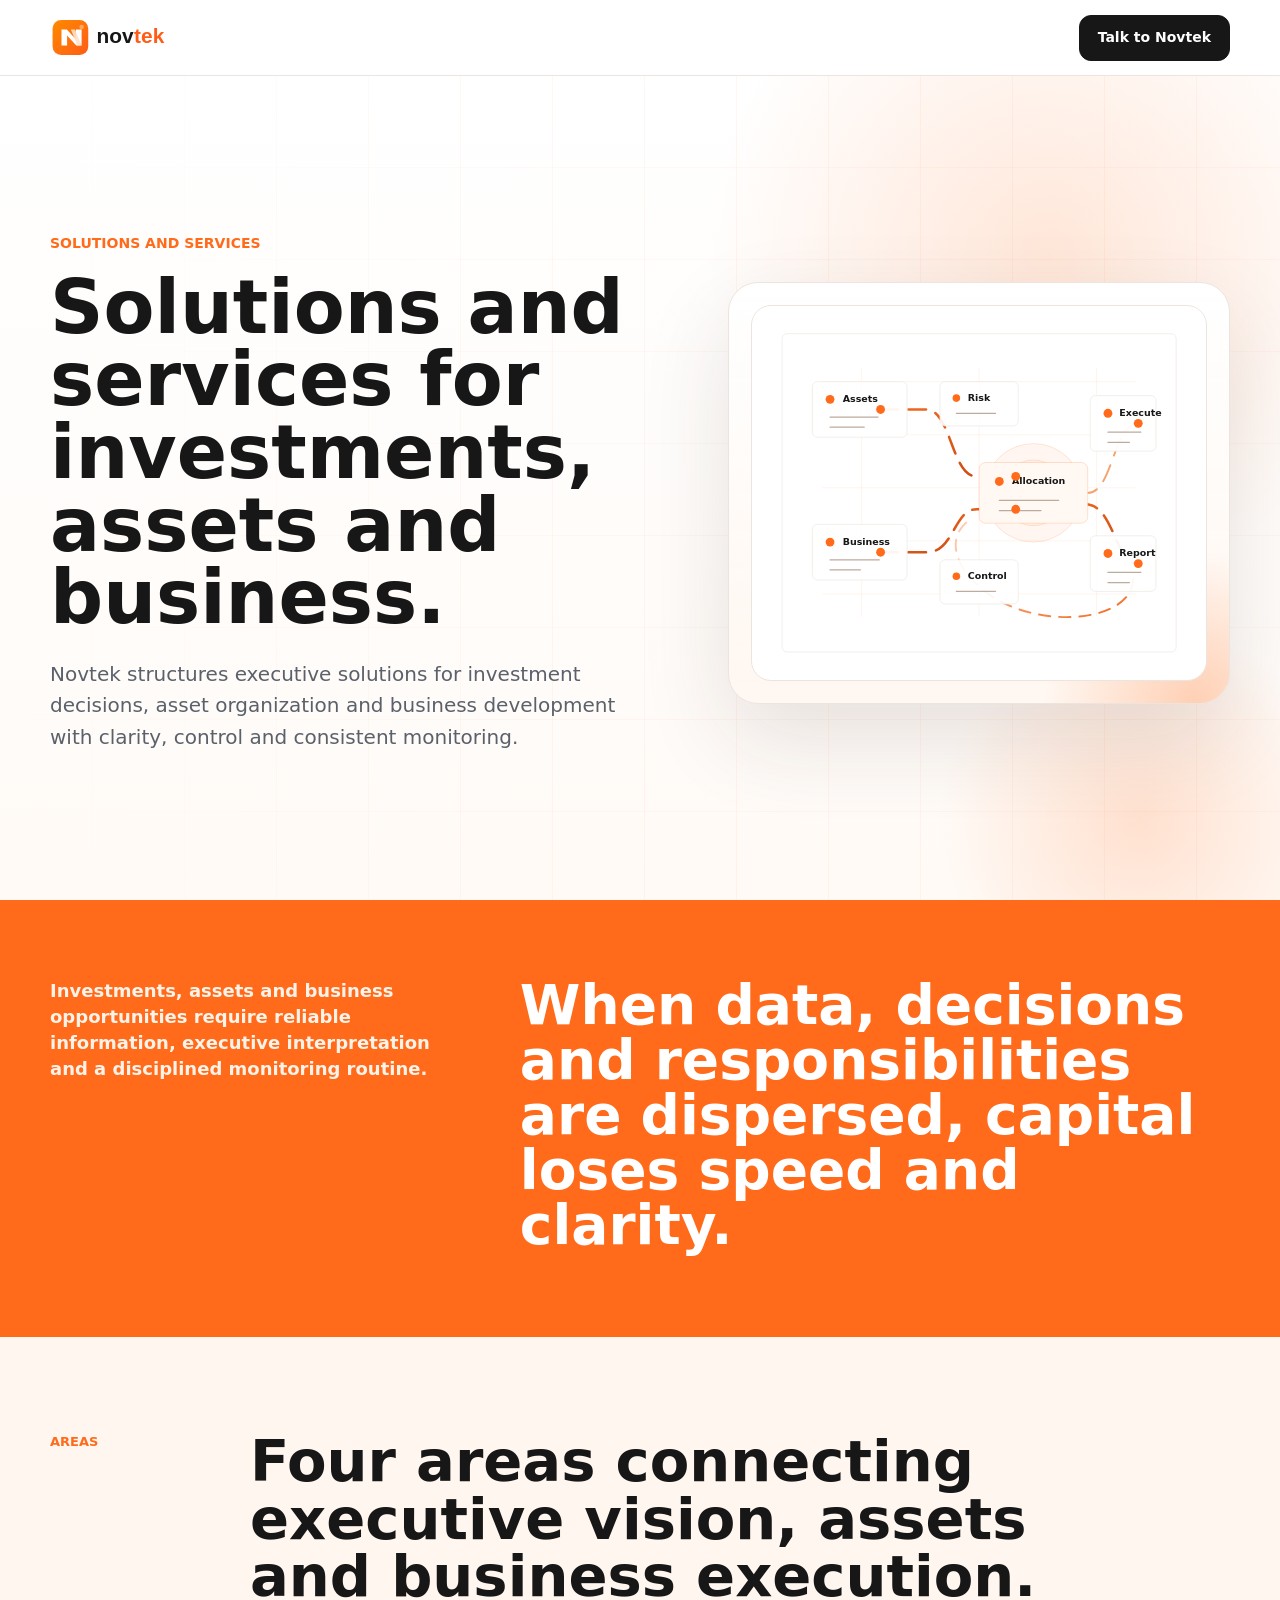
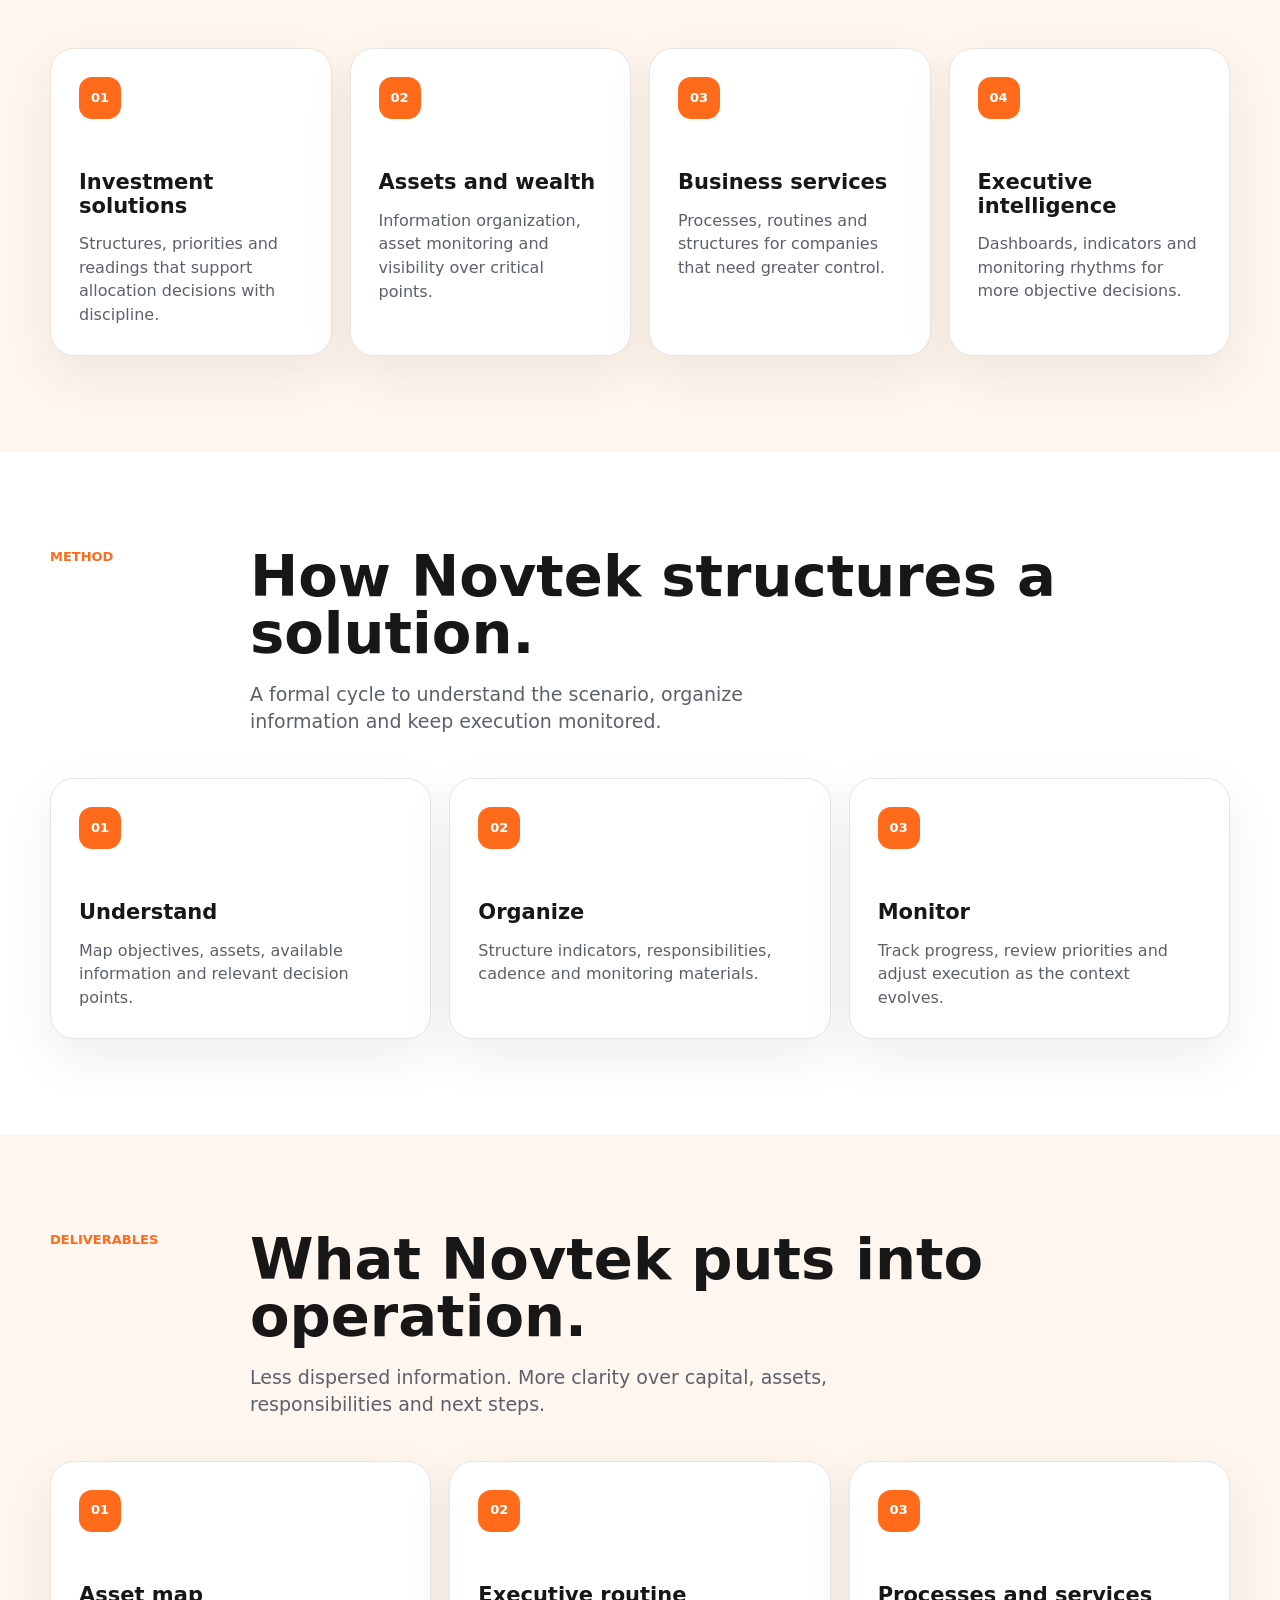
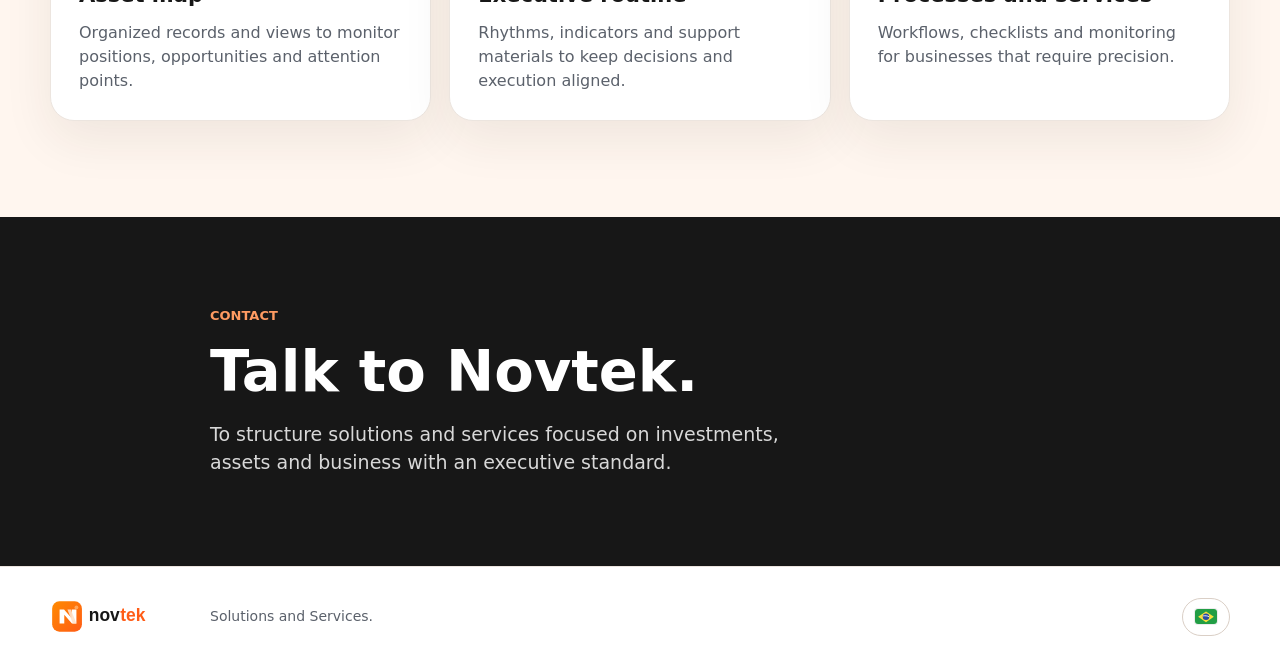
==== commit 5d687a2d: "Update Novtek logo identity" ====
--- a/index.html
+++ b/index.html
@@ -21,18 +21,18 @@
       content="Novtek structures solutions and services for investments, assets and business with executive intelligence, clear processes and consistent monitoring."
     >
     <meta name="theme-color" content="#F7F5F0">
-    <link rel="icon" href="assets/novtek-favicon.svg?v=2" type="image/svg+xml">
-    <link rel="preload" href="assets/novtek-wordmark-logo-v1.svg?v=2" as="image" type="image/svg+xml">
+    <link rel="icon" href="assets/novtek-favicon.svg?v=3" type="image/svg+xml">
+    <link rel="preload" href="assets/novtek-wordmark-logo-v1.svg?v=3" as="image" type="image/svg+xml">
     <link rel="stylesheet" href="styles.css?v=4">
   </head>
   <body>
     <header class="site-header">
       <a class="brand-link" href="#top" aria-label="Novtek">
-        <img src="assets/novtek-wordmark-logo-v1.svg?v=2" alt="Novtek" width="410" height="150">
+        <img src="assets/novtek-wordmark-logo-v1.svg?v=3" alt="Novtek" width="620" height="180">
       </a>
 
       <div class="header-tools">
-        <a class="header-action" href="mailto:contato@novtek.com.br" data-i18n="cta.primary">Talk to Novtek</a>
+        <a class="header-action" href="mailto:contact@novtek.us" data-i18n="cta.primary">Talk to Novtek</a>
       </div>
     </header>
 
@@ -240,7 +240,7 @@
     </main>
 
     <footer class="site-footer">
-      <img src="assets/novtek-wordmark-logo-v1.svg?v=2" alt="Novtek" width="410" height="150">
+      <img src="assets/novtek-wordmark-logo-v1.svg?v=3" alt="Novtek" width="620" height="180">
       <span data-i18n="footer.copy">Solutions and Services.</span>
       <button type="button" class="footer-language" aria-label="Change language to Brazilian Portuguese" onclick="toggleLanguage()">
         <svg viewBox="0 0 28 20" aria-hidden="true" focusable="false">
--- a/styles.css
+++ b/styles.css
@@ -81,7 +81,7 @@
 
 .brand-link,
 .brand-link img {
-  width: 126px;
+  width: 158px;
   height: auto;
 }
 
@@ -144,14 +144,14 @@
 
 .header-action {
   padding: 0 18px;
-  background: var(--brand);
-  border: 1px solid var(--brand);
+  background: var(--ink);
+  border: 1px solid var(--ink);
   color: #ffffff;
 }
 
 .header-action:hover {
-  background: var(--brand-dark);
-  border-color: var(--brand-dark);
+  background: #2a2a2a;
+  border-color: #2a2a2a;
   transform: translateY(-1px);
 }
 
@@ -531,7 +531,7 @@
 }
 
 .site-footer img {
-  width: 104px;
+  width: 132px;
   height: auto;
 }
 
@@ -663,7 +663,7 @@
 
   .brand-link,
   .brand-link img {
-    width: 110px;
+    width: 144px;
   }
 
   .header-tools {
@@ -768,7 +768,7 @@
   }
 
   .site-footer img {
-    width: 92px;
+    width: 118px;
   }
 
   .site-footer span {
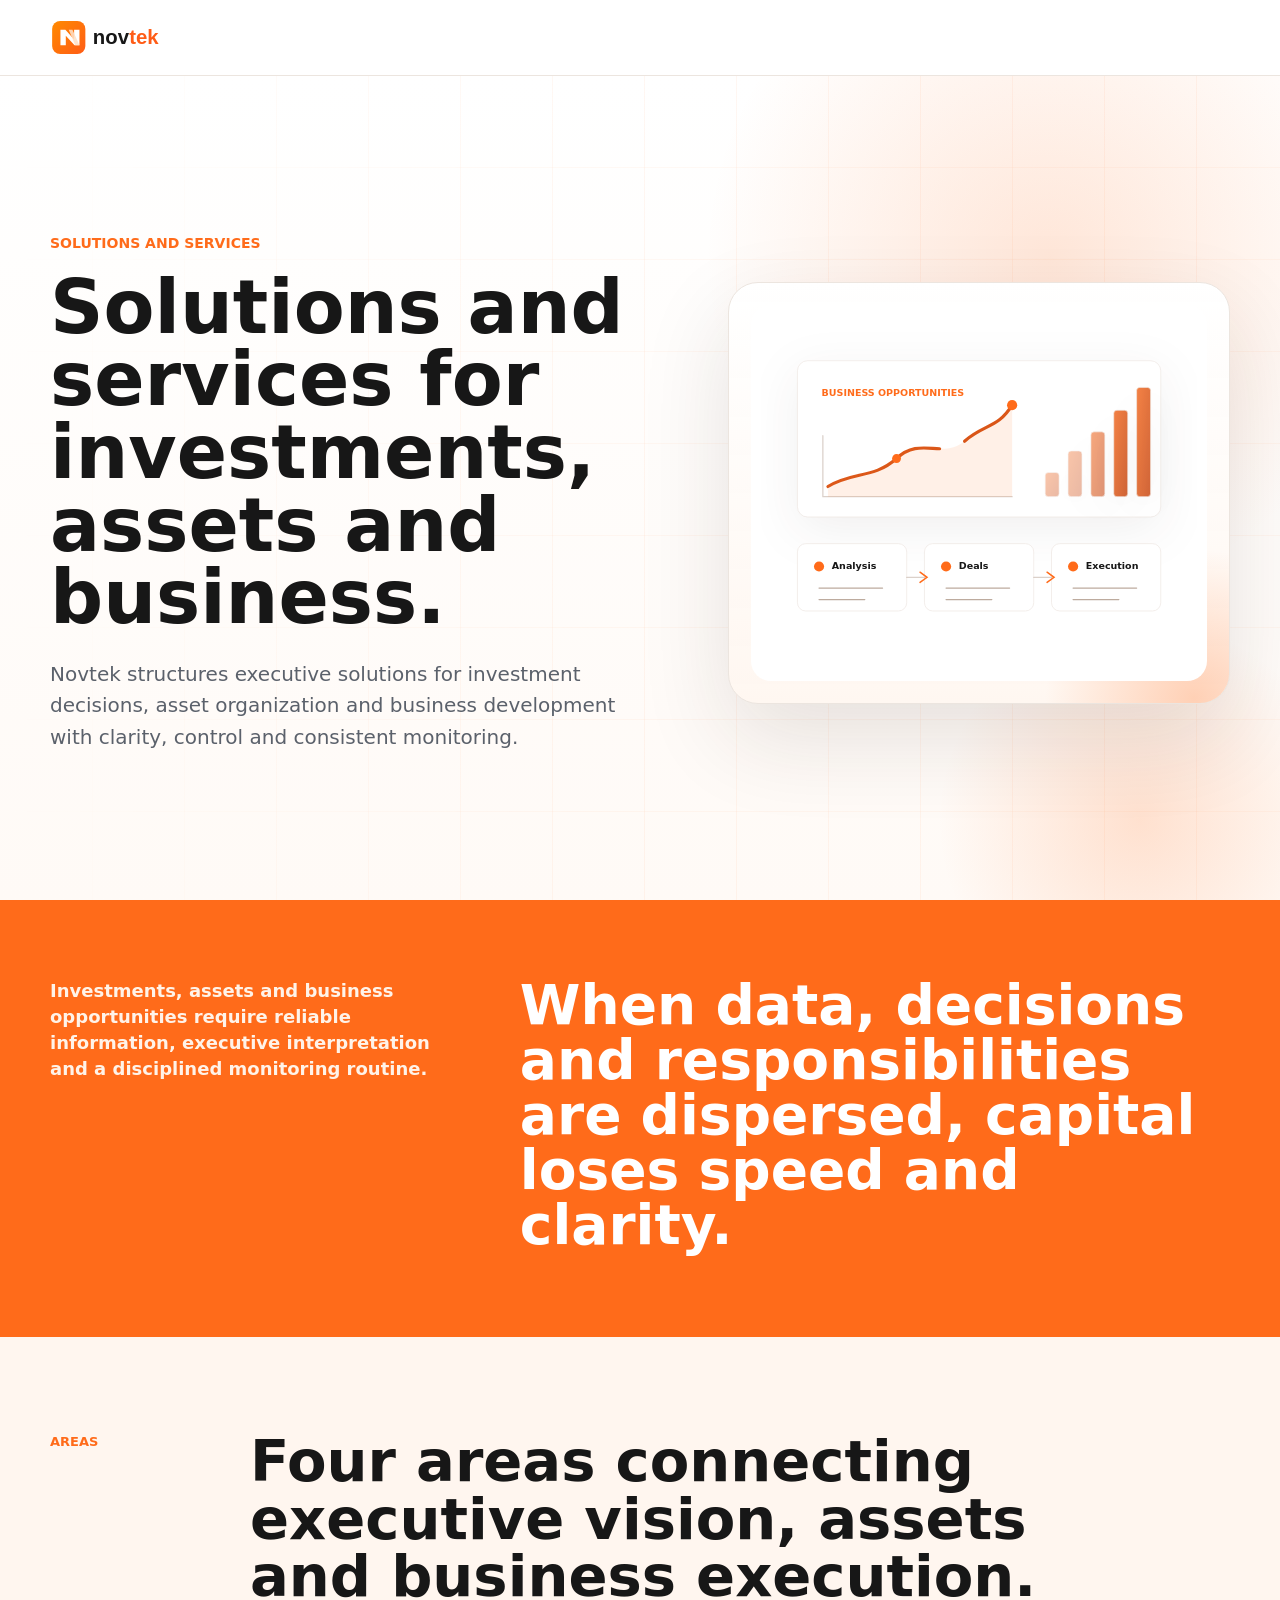
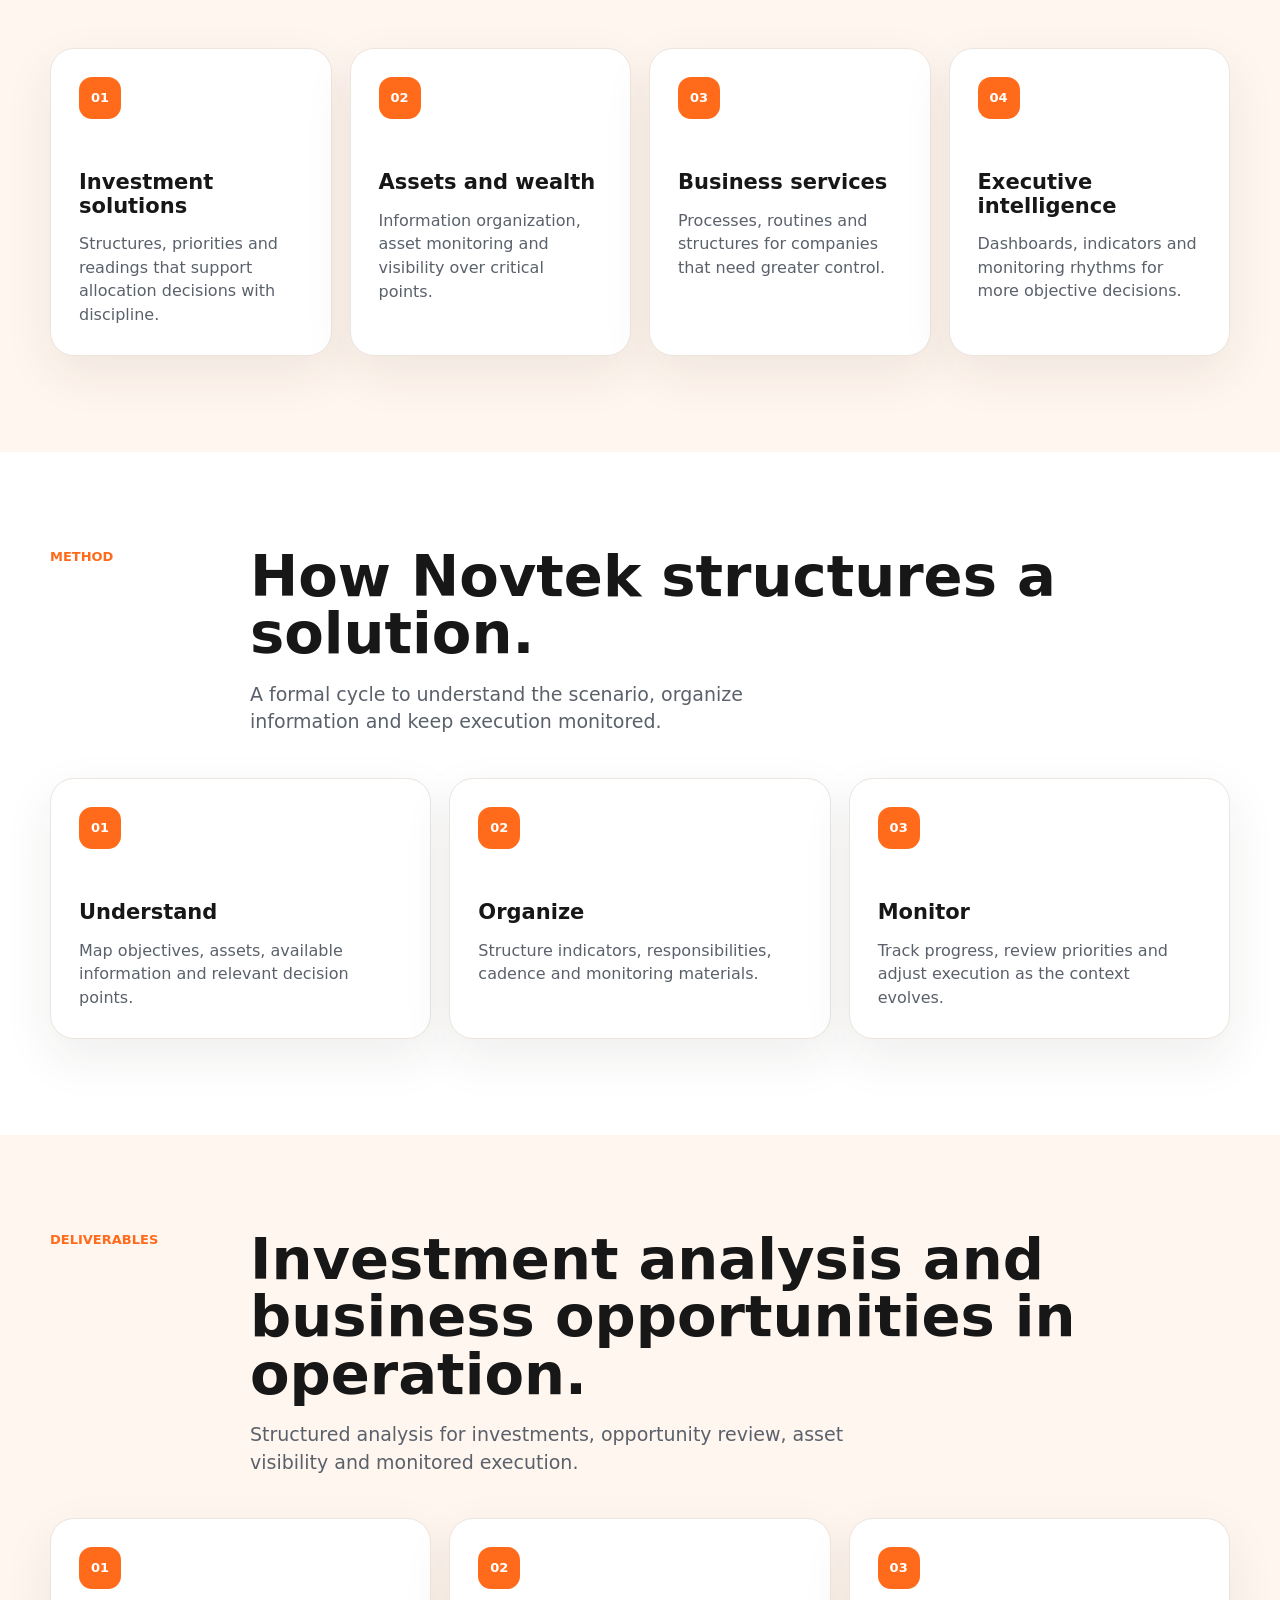
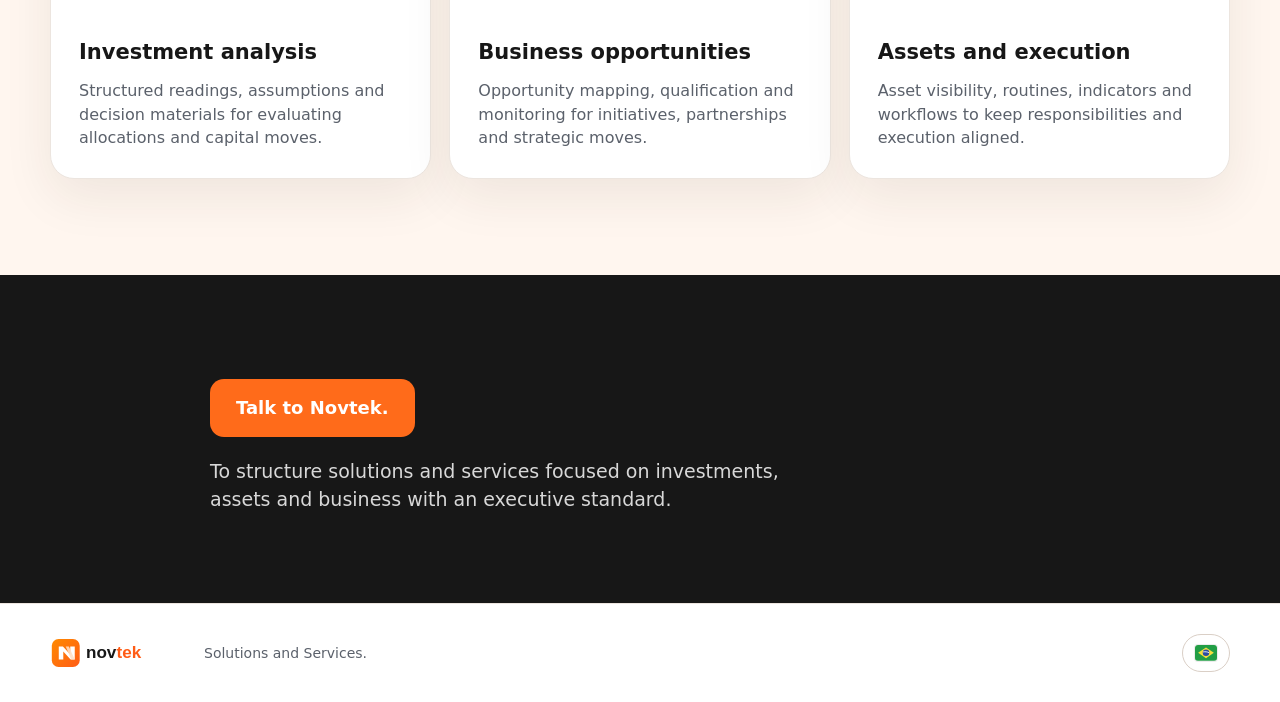
==== commit 58730371: "Polish Novtek site visual identity" ====
--- a/index.html
+++ b/index.html
@@ -21,19 +21,15 @@
       content="Novtek structures solutions and services for investments, assets and business with executive intelligence, clear processes and consistent monitoring."
     >
     <meta name="theme-color" content="#F7F5F0">
-    <link rel="icon" href="assets/novtek-favicon.svg?v=3" type="image/svg+xml">
-    <link rel="preload" href="assets/novtek-wordmark-logo-v1.svg?v=3" as="image" type="image/svg+xml">
-    <link rel="stylesheet" href="styles.css?v=4">
+    <link rel="icon" href="assets/novtek-favicon.svg?v=4" type="image/svg+xml">
+    <link rel="preload" href="assets/novtek-wordmark-logo-v1.svg?v=4" as="image" type="image/svg+xml">
+    <link rel="stylesheet" href="styles.css?v=6">
   </head>
   <body>
     <header class="site-header">
       <a class="brand-link" href="#top" aria-label="Novtek">
-        <img src="assets/novtek-wordmark-logo-v1.svg?v=3" alt="Novtek" width="620" height="180">
+        <img src="assets/novtek-wordmark-logo-v1.svg?v=4" alt="Novtek" width="560" height="168">
       </a>
-
-      <div class="header-tools">
-        <a class="header-action" href="mailto:contact@novtek.us" data-i18n="cta.primary">Talk to Novtek</a>
-      </div>
     </header>
 
     <main id="top">
@@ -47,8 +43,8 @@
             </p>
           </div>
 
-          <div class="system-panel reveal" aria-label="Visual abstrato de investimentos, ativos e negócios">
-            <svg class="process-map" viewBox="0 0 680 560" role="img" aria-label="Investment, asset and business operating flow">
+          <div class="system-panel reveal" aria-label="Novtek financial intelligence dashboard for investments, assets and business">
+            <svg class="process-map" viewBox="0 0 680 560" role="img" aria-label="Novtek financial dashboard with market line chart, growing bars and opportunity flow">
               <defs>
                 <linearGradient id="signal" x1="0" x2="1" y1="0" y2="1">
                   <stop offset="0" stop-color="#F26A21"/>
@@ -60,71 +56,46 @@
                 </linearGradient>
               </defs>
 
-              <rect class="map-frame" x="28" y="28" width="624" height="504" rx="8"/>
-              <path class="grid-line" d="M92 104H588M92 188H588M92 272H588M92 356H588M92 440H588"/>
-              <path class="grid-line" d="M154 82V476M340 82V476M526 82V476"/>
-
-              <path class="flow-path path-a" d="M184 148H256C296 148 296 254 336 254H398"/>
-              <path class="flow-path path-b" d="M184 374H258C300 374 300 306 336 306H398"/>
-              <path class="flow-path path-c" d="M456 280H512C552 280 552 170 592 170"/>
-              <path class="flow-path path-d" d="M456 298H508C554 298 554 392 592 392"/>
-              <path class="flow-loop" d="M584 416C584 488 420 500 342 430C290 384 294 340 330 320"/>
-
-              <g class="decision-orbit" aria-hidden="true">
-                <circle cx="426" cy="280" r="78"/>
-                <circle cx="426" cy="280" r="52"/>
-              </g>
-
-              <g class="node node-large">
-                <rect x="76" y="104" width="150" height="88" rx="8"/>
-                <circle cx="104" cy="132" r="7"/>
-                <text class="node-title" x="124" y="136">Assets</text>
-                <path d="M104 160H180M104 176H158"/>
-              </g>
-              <g class="node node-large">
-                <rect x="76" y="330" width="150" height="88" rx="8"/>
-                <circle cx="104" cy="358" r="7"/>
-                <text class="node-title" x="124" y="362">Business</text>
-                <path d="M104 386H182M104 402H152"/>
-              </g>
-              <g class="node decision-node">
-                <rect x="340" y="232" width="172" height="96" rx="10"/>
-                <circle cx="372" cy="262" r="7"/>
-                <text class="node-title" x="392" y="266">Allocation</text>
-                <path d="M372 292H466M372 308H438"/>
-              </g>
-              <g class="node control-node">
-                <rect x="278" y="104" width="124" height="70" rx="8"/>
-                <circle cx="304" cy="130" r="6"/>
-                <text class="node-title" x="322" y="134">Risk</text>
-                <path d="M304 154H366"/>
-              </g>
-              <g class="node control-node">
-                <rect x="278" y="386" width="124" height="70" rx="8"/>
-                <circle cx="304" cy="412" r="6"/>
-                <text class="node-title" x="322" y="416">Control</text>
-                <path d="M304 436H366"/>
-              </g>
-              <g class="node node-small">
-                <rect x="516" y="126" width="104" height="88" rx="8"/>
-                <circle cx="544" cy="154" r="7"/>
-                <text class="node-title" x="562" y="158">Execute</text>
-                <path d="M544 184H596M544 200H578"/>
-              </g>
-              <g class="node node-small">
-                <rect x="516" y="348" width="104" height="88" rx="8"/>
-                <circle cx="544" cy="376" r="7"/>
-                <text class="node-title" x="562" y="380">Report</text>
-                <path d="M544 406H596M544 422H578"/>
-              </g>
-
-              <g class="checkpoint">
-                <circle cx="184" cy="148" r="7"/>
-                <circle cx="184" cy="374" r="7"/>
-                <circle cx="398" cy="254" r="7"/>
-                <circle cx="398" cy="306" r="7"/>
-                <circle cx="592" cy="170" r="7"/>
-                <circle cx="592" cy="392" r="7"/>
+              <g class="console-main">
+                <rect x="54" y="72" width="572" height="246" rx="16"/>
+                <text class="console-kicker" x="92" y="128">Business Opportunities</text>
+                <path class="console-axis" d="M94 286H392M94 190V286"/>
+                <path class="console-chart-fill" d="M102 270C142 246 174 258 210 226C248 190 282 228 318 198C348 172 370 178 392 142V286H102Z"/>
+                <path class="console-curve" d="M102 270C142 246 174 258 210 226C248 190 282 228 318 198C348 172 370 178 392 142"/>
+                <circle class="console-dot" cx="210" cy="226" r="7"/>
+                <circle class="console-dot" cx="392" cy="142" r="8"/>
+                <g class="console-bars">
+                  <rect x="444" y="248" width="22" height="38" rx="5"/>
+                  <rect x="480" y="214" width="22" height="72" rx="5"/>
+                  <rect x="516" y="184" width="22" height="102" rx="5"/>
+                  <rect x="552" y="150" width="22" height="136" rx="5"/>
+                  <rect x="588" y="114" width="22" height="172" rx="5"/>
+                </g>
+              </g>
+
+              <g class="console-card">
+                <rect x="54" y="360" width="172" height="106" rx="13"/>
+                <circle cx="88" cy="396" r="8"/>
+                <text class="console-card-title" x="108" y="400">Analysis</text>
+                <path d="M88 430H188M88 448H160"/>
+              </g>
+              <g class="console-card">
+                <rect x="254" y="360" width="172" height="106" rx="13"/>
+                <circle cx="288" cy="396" r="8"/>
+                <text class="console-card-title" x="308" y="400">Deals</text>
+                <path d="M288 430H388M288 448H360"/>
+              </g>
+              <g class="console-card">
+                <rect x="454" y="360" width="172" height="106" rx="13"/>
+                <circle cx="488" cy="396" r="8"/>
+                <text class="console-card-title" x="508" y="400">Execution</text>
+                <path d="M488 430H588M488 448H560"/>
+              </g>
+
+              <path class="console-flow" d="M226 413H254M426 413H454"/>
+              <g class="console-arrows">
+                <path d="M247 405L258 413L247 421"/>
+                <path d="M447 405L458 413L447 421"/>
               </g>
             </svg>
           </div>
@@ -203,36 +174,35 @@
           <div class="section-heading delivery-heading reveal">
             <span data-i18n="delivery.label">Deliverables</span>
             <div>
-              <h2 id="delivery-title" data-i18n="delivery.title">What Novtek puts into operation.</h2>
-              <p data-i18n="delivery.copy">Less dispersed information. More clarity over capital, assets, responsibilities and next steps.</p>
+              <h2 id="delivery-title" data-i18n="delivery.title">Investment analysis and business opportunities in operation.</h2>
+              <p data-i18n="delivery.copy">Structured analysis for investments, opportunity review, asset visibility and monitored execution.</p>
             </div>
           </div>
 
           <div class="delivery-cards">
             <article class="delivery-card reveal">
               <span>01</span>
-              <h3 data-i18n="delivery.card1.title">Asset map</h3>
-              <p data-i18n="delivery.card1.copy">Organized records and views to monitor positions, opportunities and attention points.</p>
+              <h3 data-i18n="delivery.card1.title">Investment analysis</h3>
+              <p data-i18n="delivery.card1.copy">Structured readings, assumptions and decision materials for evaluating allocations and capital moves.</p>
             </article>
             <article class="delivery-card reveal">
               <span>02</span>
-              <h3 data-i18n="delivery.card2.title">Executive routine</h3>
-              <p data-i18n="delivery.card2.copy">Rhythms, indicators and support materials to keep decisions and execution aligned.</p>
+              <h3 data-i18n="delivery.card2.title">Business opportunities</h3>
+              <p data-i18n="delivery.card2.copy">Opportunity mapping, qualification and monitoring for initiatives, partnerships and strategic moves.</p>
             </article>
             <article class="delivery-card reveal">
               <span>03</span>
-              <h3 data-i18n="delivery.card3.title">Processes and services</h3>
-              <p data-i18n="delivery.card3.copy">Workflows, checklists and monitoring for businesses that require precision.</p>
-            </article>
-          </div>
-        </div>
-      </section>
-
-      <section class="contact-section" aria-labelledby="contact-title">
+              <h3 data-i18n="delivery.card3.title">Assets and execution</h3>
+              <p data-i18n="delivery.card3.copy">Asset visibility, routines, indicators and workflows to keep responsibilities and execution aligned.</p>
+            </article>
+          </div>
+        </div>
+      </section>
+
+      <section class="contact-section" aria-labelledby="contact-action">
         <div class="section-shell contact-layout reveal">
           <div>
-            <span class="section-label" data-i18n="contact.label">Contact</span>
-            <h2 id="contact-title" data-i18n="contact.title">Talk to Novtek.</h2>
+            <a id="contact-action" class="contact-button" href="mailto:contact@novtek.us" data-i18n="contact.title">Talk to Novtek.</a>
             <p data-i18n="contact.copy">To structure solutions and services focused on investments, assets and business with an executive standard.</p>
           </div>
         </div>
@@ -240,7 +210,7 @@
     </main>
 
     <footer class="site-footer">
-      <img src="assets/novtek-wordmark-logo-v1.svg?v=3" alt="Novtek" width="620" height="180">
+      <img src="assets/novtek-wordmark-logo-v1.svg?v=4" alt="Novtek" width="560" height="168">
       <span data-i18n="footer.copy">Solutions and Services.</span>
       <button type="button" class="footer-language" aria-label="Change language to Brazilian Portuguese" onclick="toggleLanguage()">
         <svg viewBox="0 0 28 20" aria-hidden="true" focusable="false">
--- a/styles.css
+++ b/styles.css
@@ -68,9 +68,7 @@
   position: sticky;
   top: 0;
   z-index: 20;
-  display: grid;
-  grid-template-columns: 1fr auto;
-  gap: 28px;
+  display: flex;
   align-items: center;
   min-height: 76px;
   padding: 12px max(24px, calc((100vw - var(--max)) / 2));
@@ -81,7 +79,7 @@
 
 .brand-link,
 .brand-link img {
-  width: 158px;
+  width: 150px;
   height: auto;
 }
 
@@ -90,15 +88,8 @@
   align-items: center;
 }
 
-.header-action,
 .language-option {
   transition: color 180ms ease, background 180ms ease, border-color 180ms ease, transform 180ms ease;
-}
-
-.header-tools {
-  display: inline-flex;
-  align-items: center;
-  gap: 12px;
 }
 
 .language-switch {
@@ -132,29 +123,6 @@
   color: #ffffff;
 }
 
-.header-action {
-  display: inline-flex;
-  min-height: 46px;
-  align-items: center;
-  justify-content: center;
-  border-radius: 12px;
-  font-size: 14px;
-  font-weight: 800;
-}
-
-.header-action {
-  padding: 0 18px;
-  background: var(--ink);
-  border: 1px solid var(--ink);
-  color: #ffffff;
-}
-
-.header-action:hover {
-  background: #2a2a2a;
-  border-color: #2a2a2a;
-  transform: translateY(-1px);
-}
-
 .hero {
   position: relative;
   overflow: hidden;
@@ -212,8 +180,7 @@
 
 .hero-copy h1,
 .section-heading h2,
-.problem-layout h2,
-.contact-layout h2 {
+.problem-layout h2 {
   margin: 0;
   font-weight: 850;
   letter-spacing: 0;
@@ -263,7 +230,7 @@
   aspect-ratio: 680 / 560;
   padding: 10px;
   background: #ffffff;
-  border: 1px solid var(--line);
+  border: 0;
   border-radius: 20px;
 }
 
@@ -300,6 +267,10 @@
 
 .path-d {
   animation-delay: -6.8s;
+}
+
+.path-e {
+  animation-delay: -7.6s;
 }
 
 .flow-loop {
@@ -332,6 +303,12 @@
   letter-spacing: 0;
 }
 
+.node .node-subtitle {
+  fill: var(--muted);
+  font-size: 13px;
+  font-weight: 750;
+}
+
 .node circle {
   fill: var(--brand);
 }
@@ -347,6 +324,229 @@
 
 .checkpoint {
   fill: var(--brand);
+}
+
+.lens-grid {
+  stroke-dasharray: 7 16;
+}
+
+.lens-rings circle {
+  fill: none;
+  stroke: rgba(255, 107, 26, 0.14);
+  stroke-width: 1.6;
+}
+
+.lens-rings circle:nth-child(2) {
+  stroke: rgba(255, 107, 26, 0.2);
+}
+
+.lens-rings circle:nth-child(3) {
+  fill: rgba(255, 107, 26, 0.055);
+  stroke: rgba(255, 107, 26, 0.24);
+}
+
+.lens-signal path {
+  fill: none;
+  stroke: url(#signal);
+  stroke-linecap: round;
+  stroke-width: 4;
+  stroke-dasharray: 32 18;
+  opacity: 0.9;
+  animation: flow 11s linear infinite;
+}
+
+.lens-signal path:nth-child(2) {
+  animation-delay: -4s;
+  opacity: 0.72;
+}
+
+.lens-signal path:nth-child(3) {
+  stroke: rgba(255, 107, 26, 0.32);
+  stroke-width: 2;
+  stroke-dasharray: none;
+  animation: none;
+}
+
+.lens-core rect {
+  fill: #fff8f3;
+  stroke: rgba(255, 107, 26, 0.34);
+  stroke-width: 1.4;
+}
+
+.lens-core circle {
+  fill: var(--brand);
+}
+
+.lens-core text {
+  fill: var(--ink);
+  font-size: 25px;
+  font-weight: 900;
+  letter-spacing: 0;
+  text-anchor: middle;
+}
+
+.lens-core path {
+  fill: none;
+  stroke: #bdab9e;
+  stroke-linecap: round;
+  stroke-width: 2;
+}
+
+.lens-label text {
+  text-anchor: middle;
+}
+
+.lens-title {
+  fill: var(--ink);
+  font-size: 19px;
+  font-weight: 900;
+}
+
+.lens-copy {
+  fill: var(--muted);
+  font-size: 14px;
+  font-weight: 750;
+}
+
+.lens-points circle {
+  filter: drop-shadow(0 7px 14px rgba(255, 107, 26, 0.22));
+}
+
+.console-header text {
+  fill: var(--muted);
+  font-size: 15px;
+  font-weight: 850;
+  text-transform: uppercase;
+}
+
+.console-header path {
+  fill: none;
+  stroke: rgba(255, 107, 26, 0.16);
+  stroke-width: 1;
+}
+
+.console-header circle,
+.console-dot,
+.console-card circle {
+  fill: var(--brand);
+}
+
+.console-header circle:first-of-type {
+  fill: rgba(255, 107, 26, 0.32);
+}
+
+.console-main rect,
+.console-card rect {
+  fill: rgba(255, 255, 255, 0.95);
+  stroke: var(--line);
+}
+
+.console-main rect {
+  filter: drop-shadow(0 20px 38px rgba(45, 34, 26, 0.07));
+}
+
+.console-kicker {
+  fill: var(--brand);
+  font-size: 15px;
+  font-weight: 900;
+  text-transform: uppercase;
+}
+
+.console-title {
+  fill: var(--ink);
+  font-size: 20px;
+  font-weight: 900;
+}
+
+.console-rule,
+.console-card path {
+  fill: none;
+  stroke: #bdab9e;
+  stroke-linecap: round;
+  stroke-width: 2;
+}
+
+.console-rule.short {
+  stroke: rgba(189, 171, 158, 0.58);
+}
+
+.console-axis,
+.console-flow,
+.console-arrows path {
+  fill: none;
+  stroke: rgba(189, 171, 158, 0.55);
+  stroke-linecap: round;
+  stroke-width: 2;
+}
+
+.console-chart-fill {
+  fill: rgba(255, 107, 26, 0.1);
+  animation: chartGlow 4.8s ease-in-out infinite;
+}
+
+.console-curve {
+  fill: none;
+  stroke: url(#signal);
+  stroke-linecap: round;
+  stroke-width: 5;
+  stroke-dasharray: 190 42;
+  animation: flow 7s linear infinite;
+}
+
+.console-dot {
+  animation: pointPulse 3.2s ease-in-out infinite;
+  transform-box: fill-box;
+  transform-origin: center;
+}
+
+.console-dot:nth-of-type(2) {
+  animation-delay: -1.2s;
+}
+
+.console-bars rect {
+  fill: url(#signal);
+  opacity: 0.84;
+  animation: barRise 4.4s ease-in-out infinite;
+  transform-box: fill-box;
+  transform-origin: center bottom;
+}
+
+.console-bars rect:nth-child(1),
+.console-bars rect:nth-child(2) {
+  opacity: 0.38;
+}
+
+.console-bars rect:nth-child(2) {
+  animation-delay: -0.4s;
+}
+
+.console-bars rect:nth-child(3) {
+  opacity: 0.58;
+  animation-delay: -0.8s;
+}
+
+.console-bars rect:nth-child(4) {
+  animation-delay: -1.2s;
+}
+
+.console-bars rect:nth-child(5) {
+  animation-delay: -1.6s;
+}
+
+.console-card-title {
+  fill: var(--ink);
+  font-size: 15px;
+  font-weight: 900;
+}
+
+.console-arrows path {
+  stroke: var(--brand);
+  stroke-width: 2.4;
+  animation: arrowDrift 2.8s ease-in-out infinite;
+}
+
+.console-arrows path:nth-child(2) {
+  animation-delay: -1.1s;
 }
 
 .problem-band {
@@ -407,8 +607,7 @@
   text-transform: uppercase;
 }
 
-.section-heading h2,
-.contact-layout h2 {
+.section-heading h2 {
   max-width: 840px;
   font-size: clamp(34px, 4.5vw, 64px);
   line-height: 1;
@@ -503,12 +702,24 @@
   padding-bottom: 90px;
 }
 
-.contact-layout .section-label {
-  color: #ff9b62;
-}
-
-.contact-layout h2 {
-  margin-top: 16px;
+.contact-button {
+  display: inline-flex;
+  min-height: 58px;
+  align-items: center;
+  justify-content: center;
+  margin-top: 18px;
+  padding: 0 26px;
+  background: var(--brand);
+  border-radius: 14px;
+  color: #ffffff;
+  font-size: 18px;
+  font-weight: 850;
+  transition: background 180ms ease, transform 180ms ease;
+}
+
+.contact-button:hover {
+  background: var(--brand-dark);
+  transform: translateY(-1px);
 }
 
 .contact-layout p {
@@ -531,7 +742,7 @@
 }
 
 .site-footer img {
-  width: 132px;
+  width: 126px;
   height: auto;
 }
 
@@ -582,6 +793,50 @@
   }
 }
 
+@keyframes chartGlow {
+  0%,
+  100% {
+    opacity: 0.72;
+  }
+
+  50% {
+    opacity: 1;
+  }
+}
+
+@keyframes barRise {
+  0%,
+  100% {
+    transform: scaleY(0.94);
+  }
+
+  50% {
+    transform: scaleY(1);
+  }
+}
+
+@keyframes pointPulse {
+  0%,
+  100% {
+    transform: scale(1);
+  }
+
+  50% {
+    transform: scale(1.22);
+  }
+}
+
+@keyframes arrowDrift {
+  0%,
+  100% {
+    transform: translateX(0);
+  }
+
+  50% {
+    transform: translateX(4px);
+  }
+}
+
 @media (prefers-reduced-motion: reduce) {
   html {
     scroll-behavior: auto;
@@ -653,9 +908,6 @@
   }
 
   .site-header {
-    grid-template-columns: auto auto;
-    justify-content: space-between;
-    gap: 16px;
     min-height: 68px;
     padding-top: 12px;
     padding-bottom: 12px;
@@ -663,18 +915,7 @@
 
   .brand-link,
   .brand-link img {
-    width: 144px;
-  }
-
-  .header-tools {
-    justify-content: flex-end;
-  }
-
-  .header-action {
-    min-height: 42px;
-    padding: 0 14px;
-    font-size: 13px;
-    white-space: nowrap;
+    width: 136px;
   }
 
   .language-switch {
@@ -718,8 +959,7 @@
   }
 
   .problem-layout h2,
-  .section-heading h2,
-  .contact-layout h2 {
+  .section-heading h2 {
     font-size: 35px;
   }
 
@@ -768,7 +1008,7 @@
   }
 
   .site-footer img {
-    width: 118px;
+    width: 112px;
   }
 
   .site-footer span {
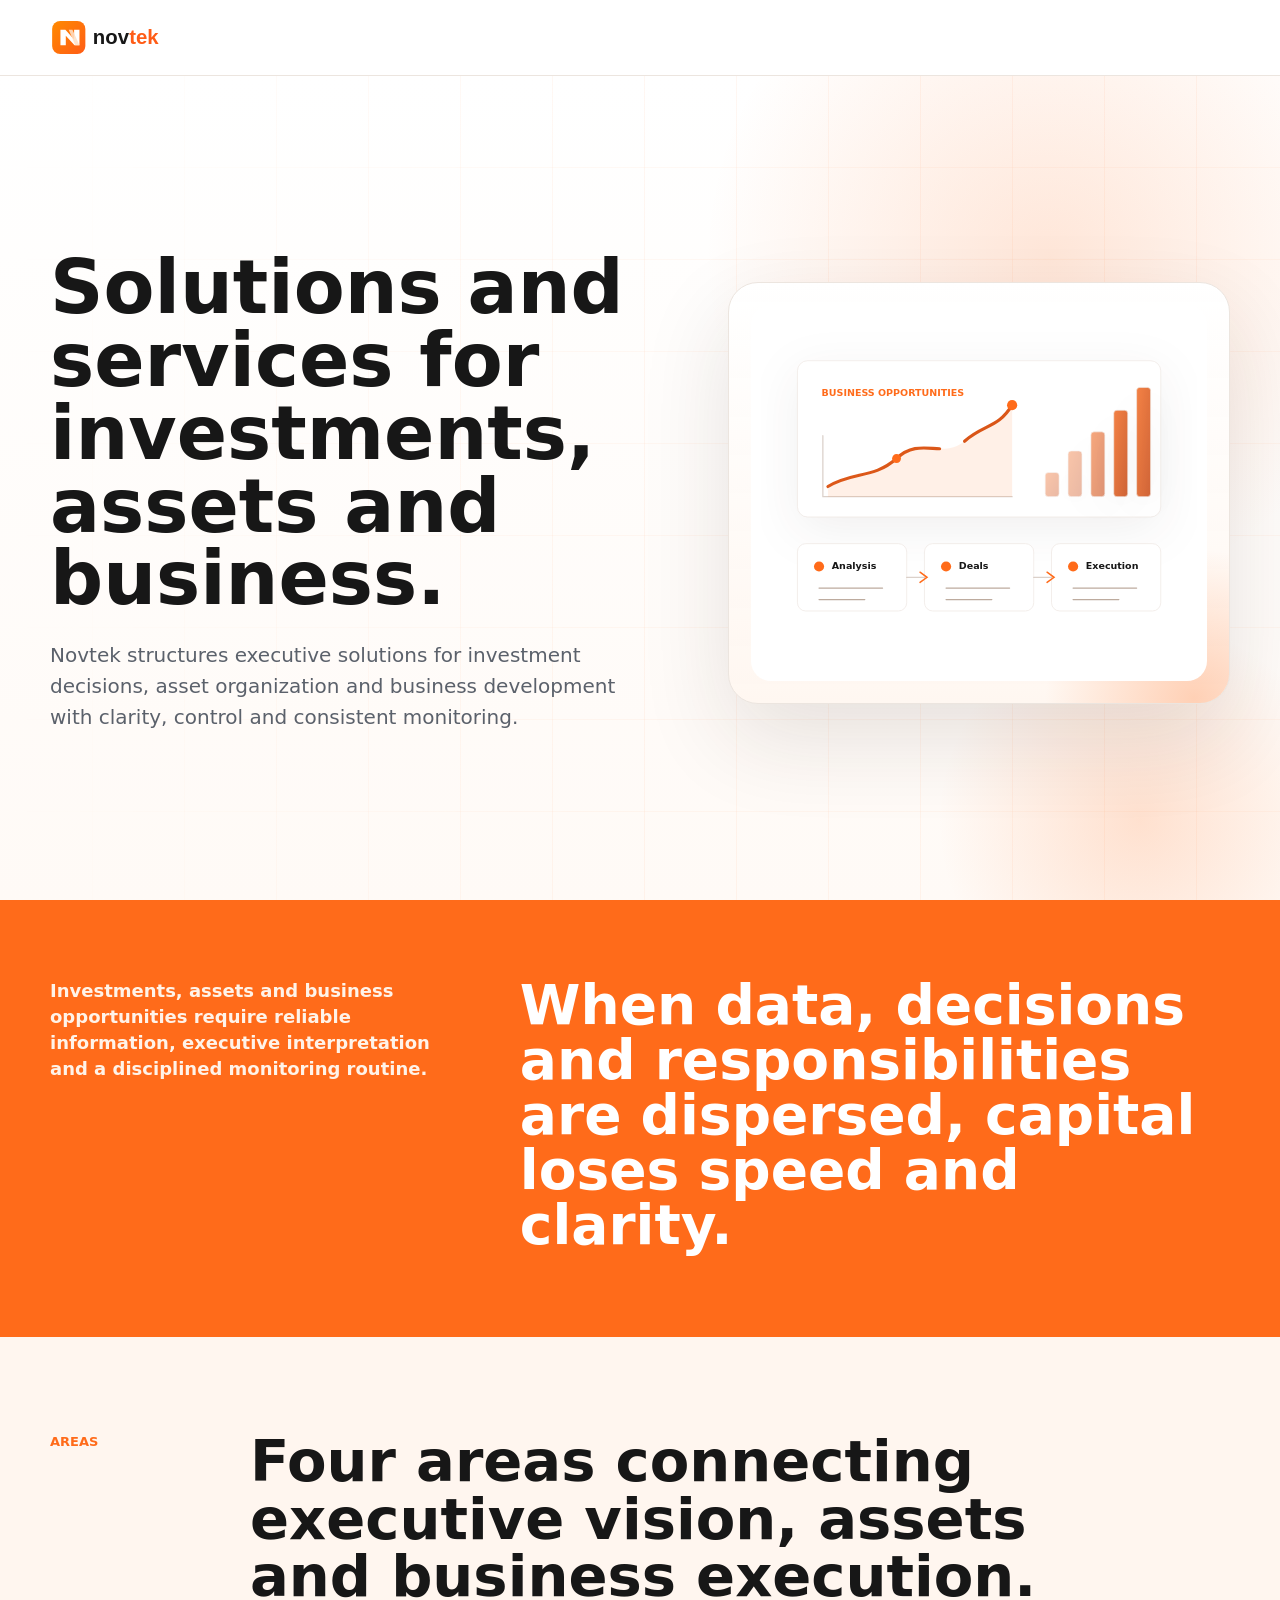
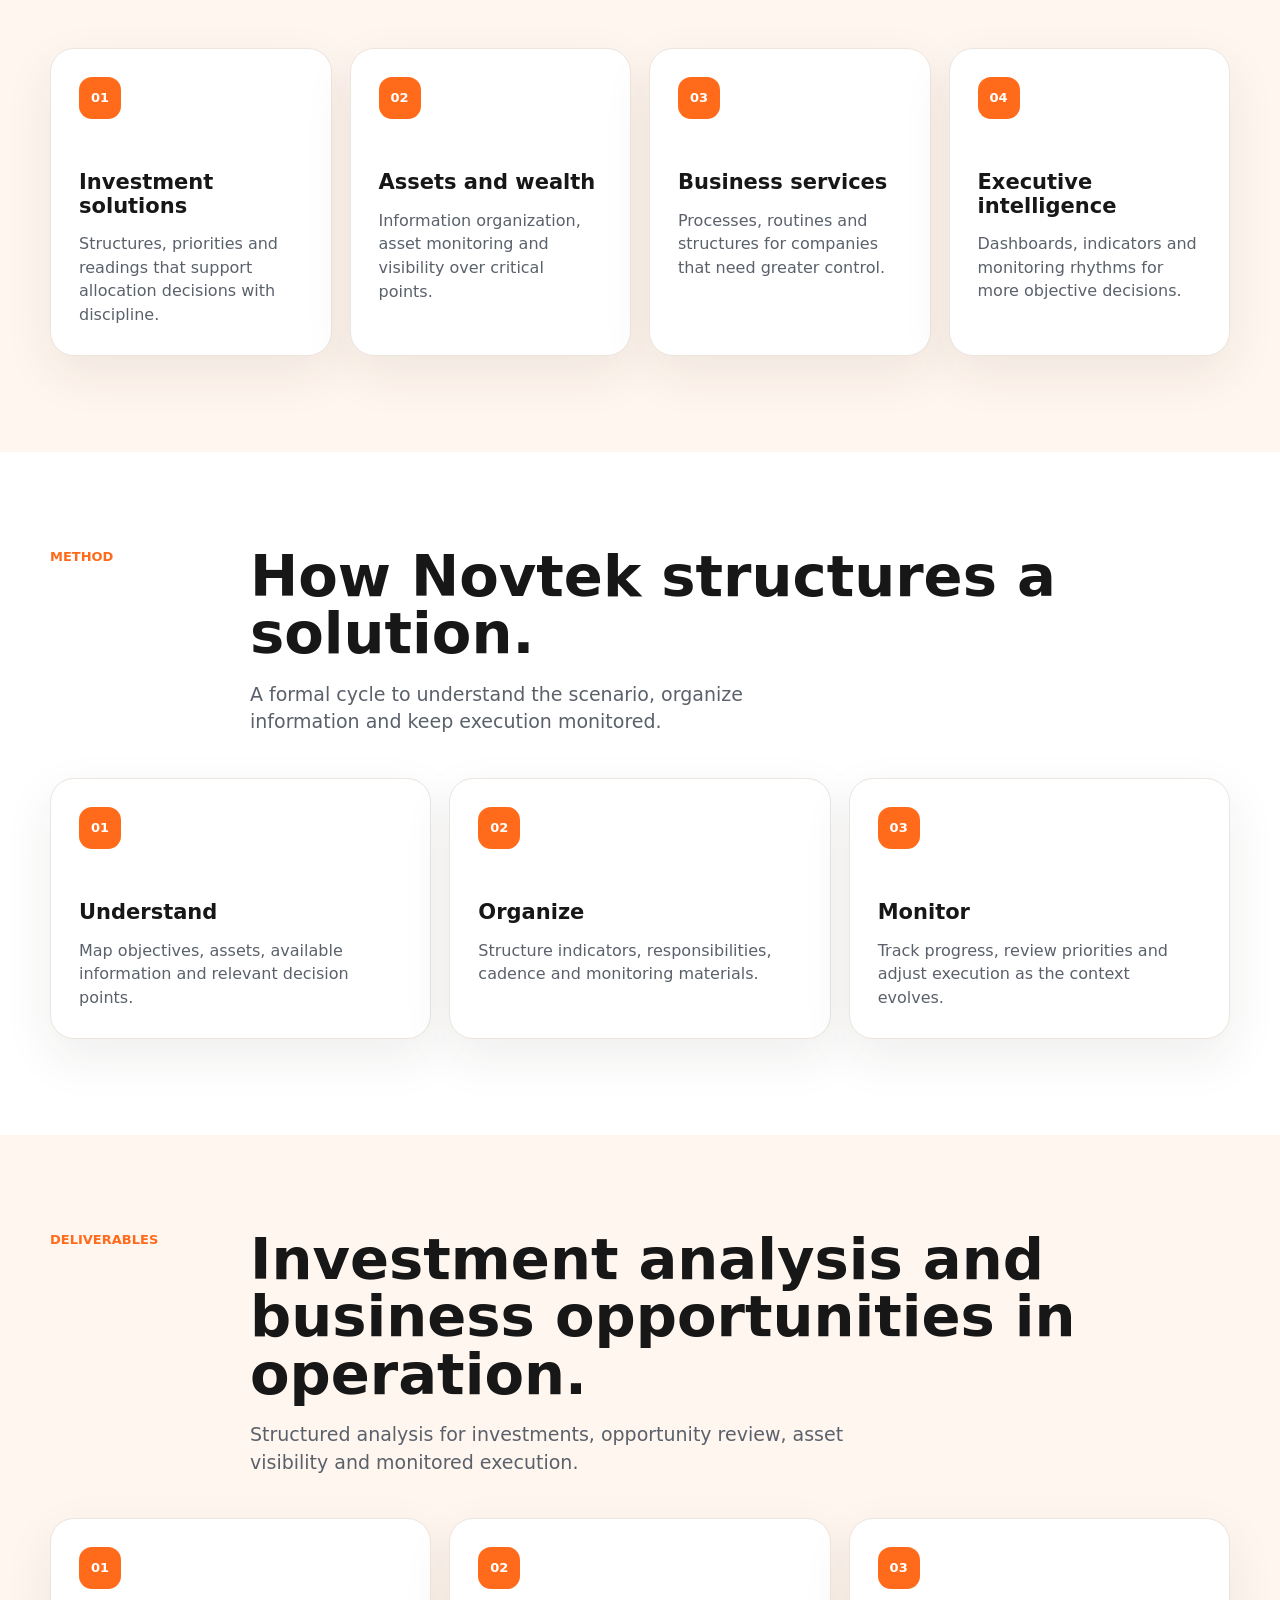
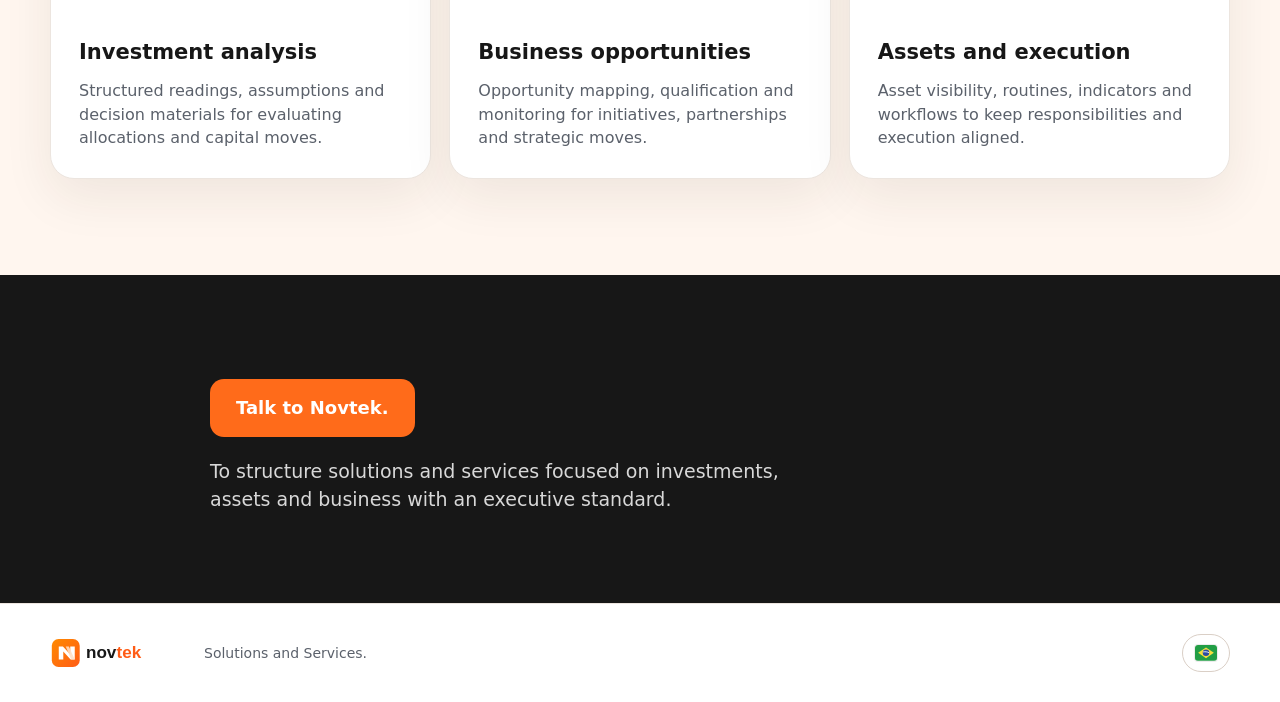
==== commit 844d987c: "Remove hero eyebrow label" ====
--- a/index.html
+++ b/index.html
@@ -36,7 +36,6 @@
       <section class="hero" aria-labelledby="hero-title">
         <div class="hero-inner section-shell">
           <div class="hero-copy reveal">
-            <p class="brand-line" data-i18n="hero.tagline">Solutions and Services</p>
             <h1 id="hero-title" data-i18n="hero.title">Solutions and services for investments, assets and business.</h1>
             <p class="hero-lede">
               <span data-i18n="hero.lede">Novtek structures executive solutions for investment decisions, asset organization and business development with clarity, control and consistent monitoring.</span>
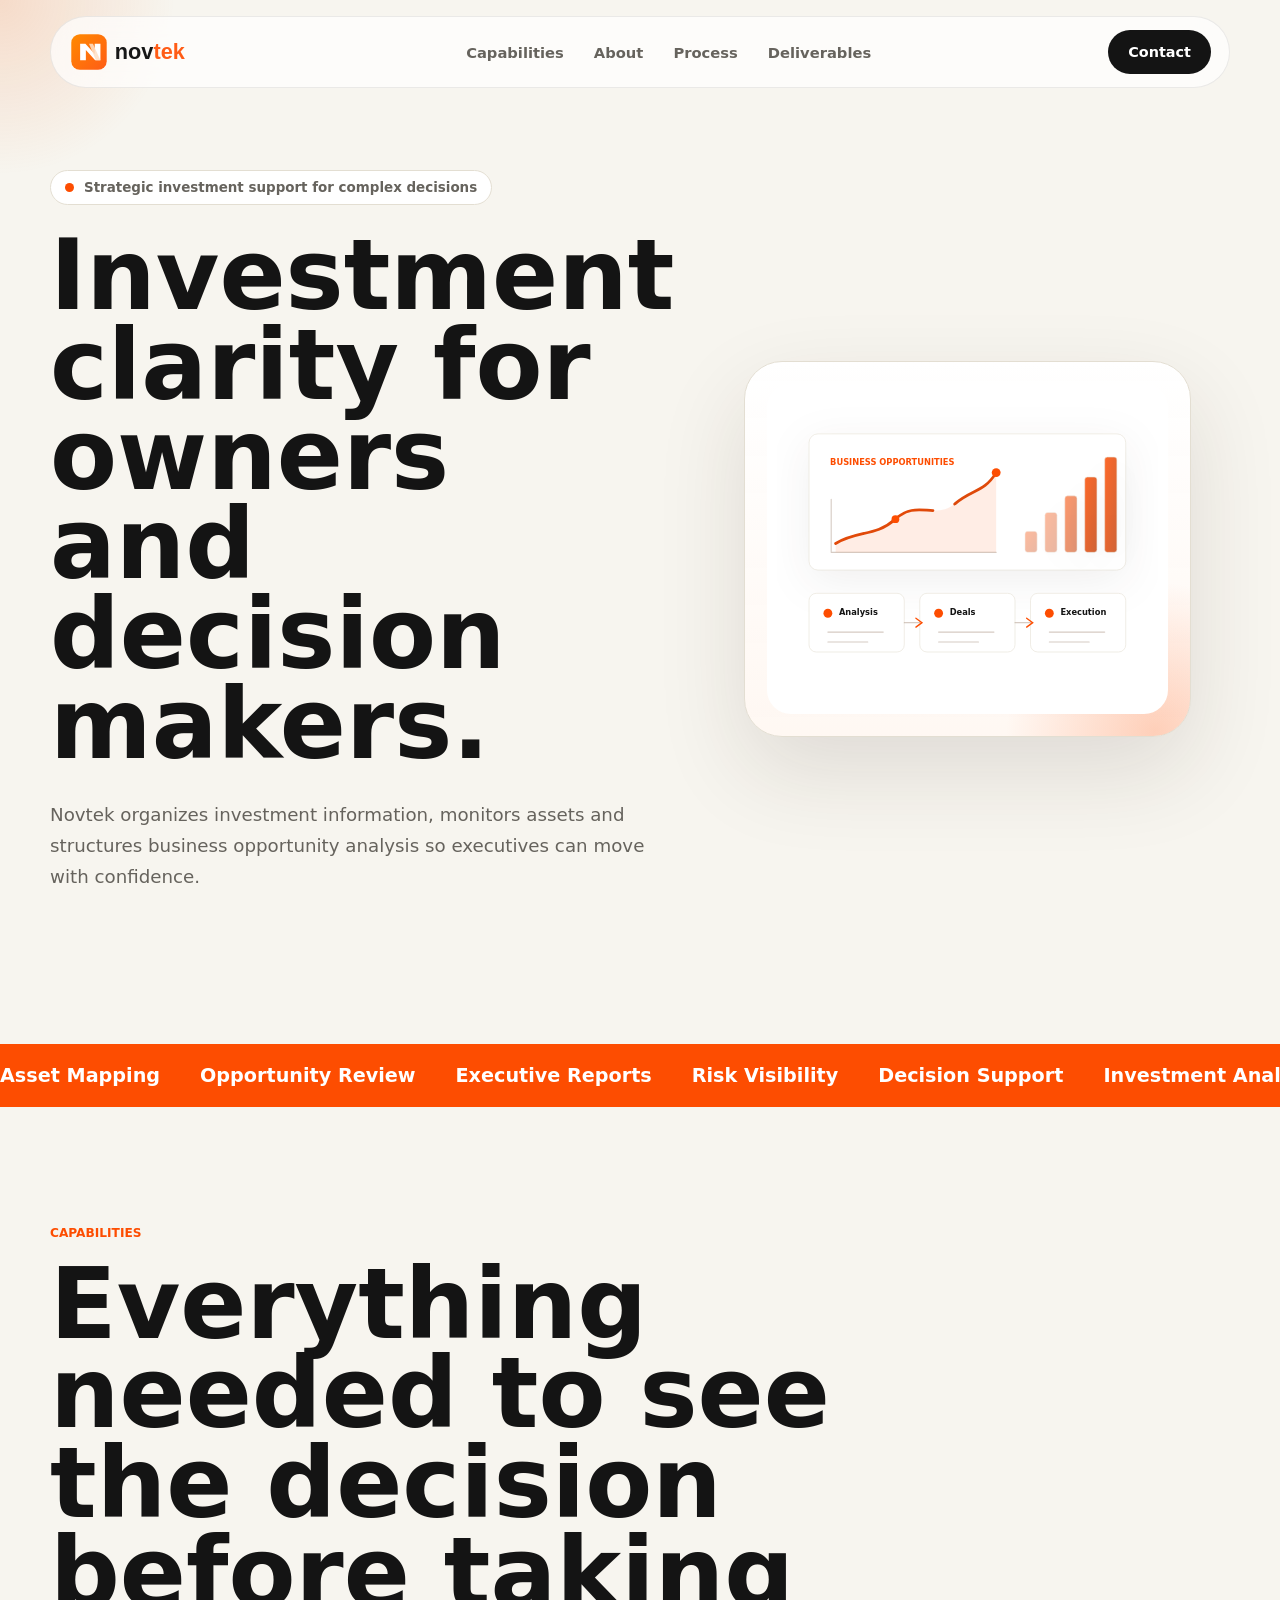
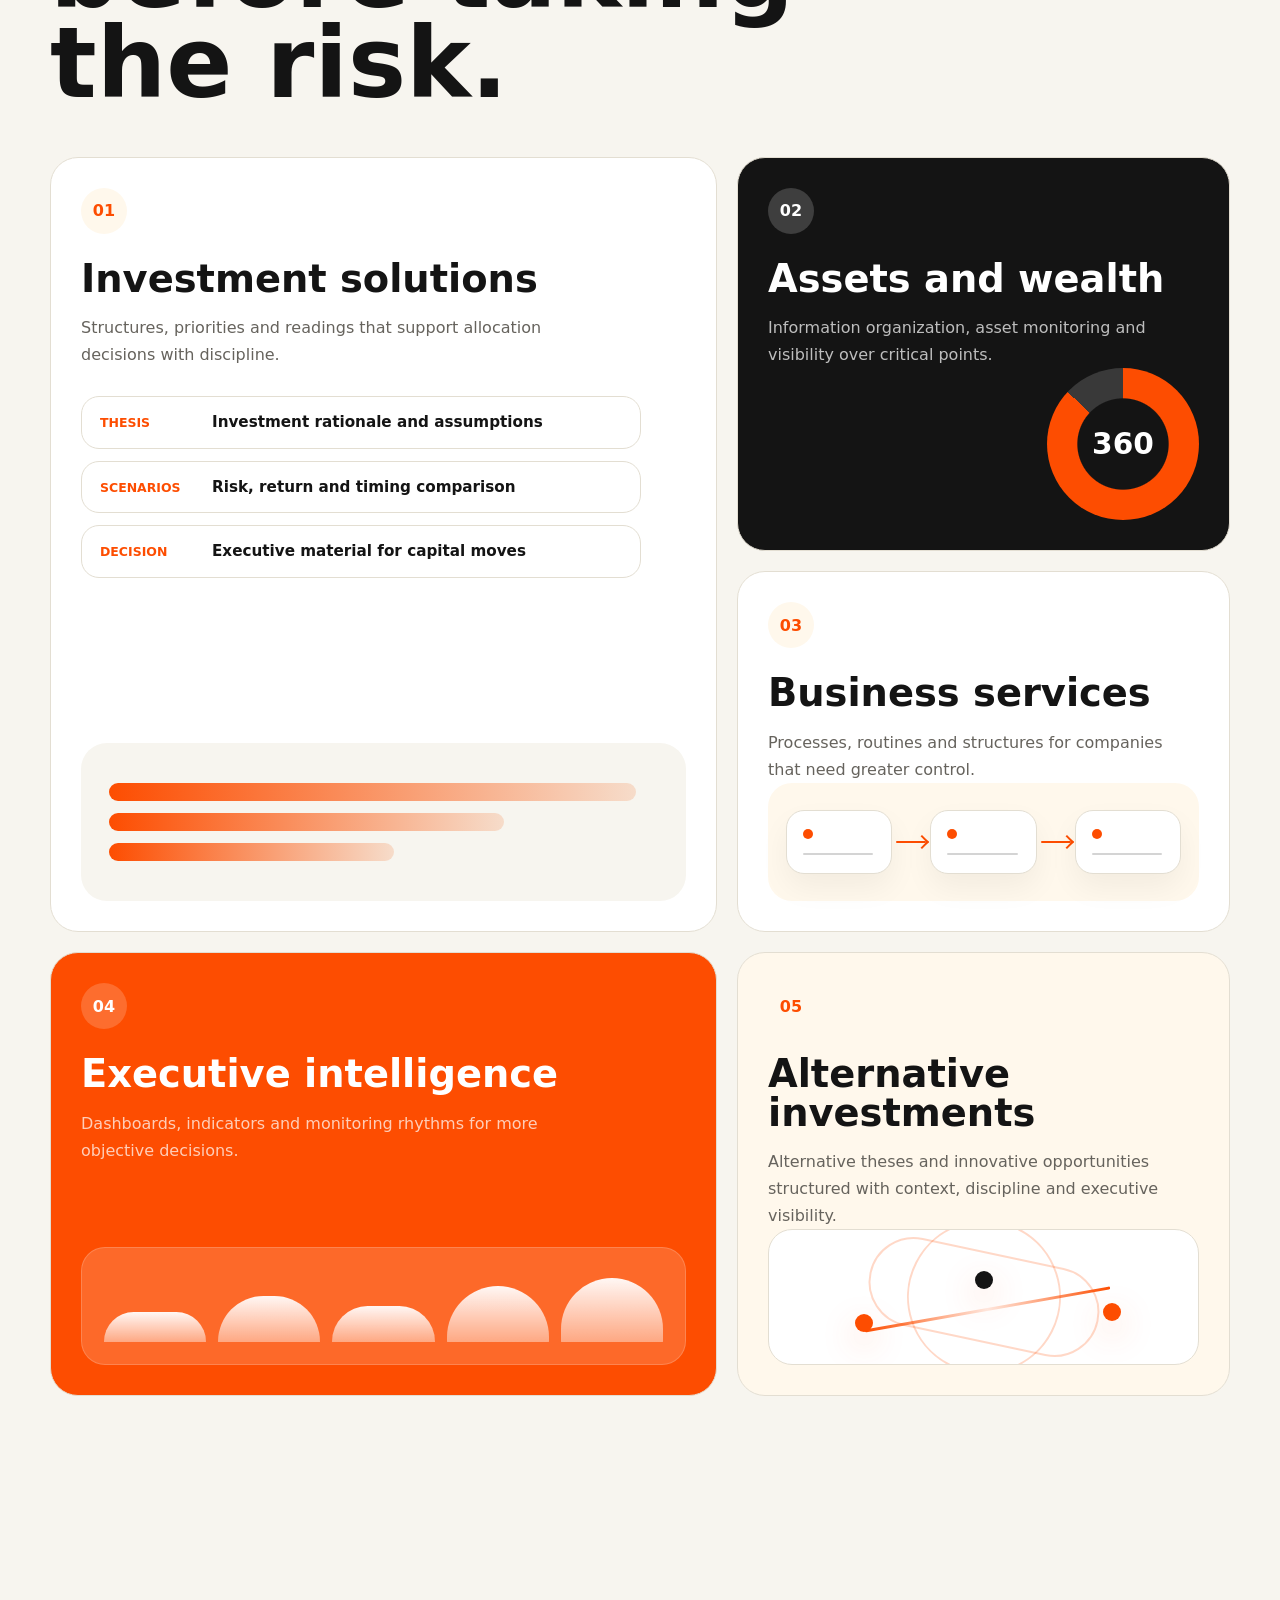
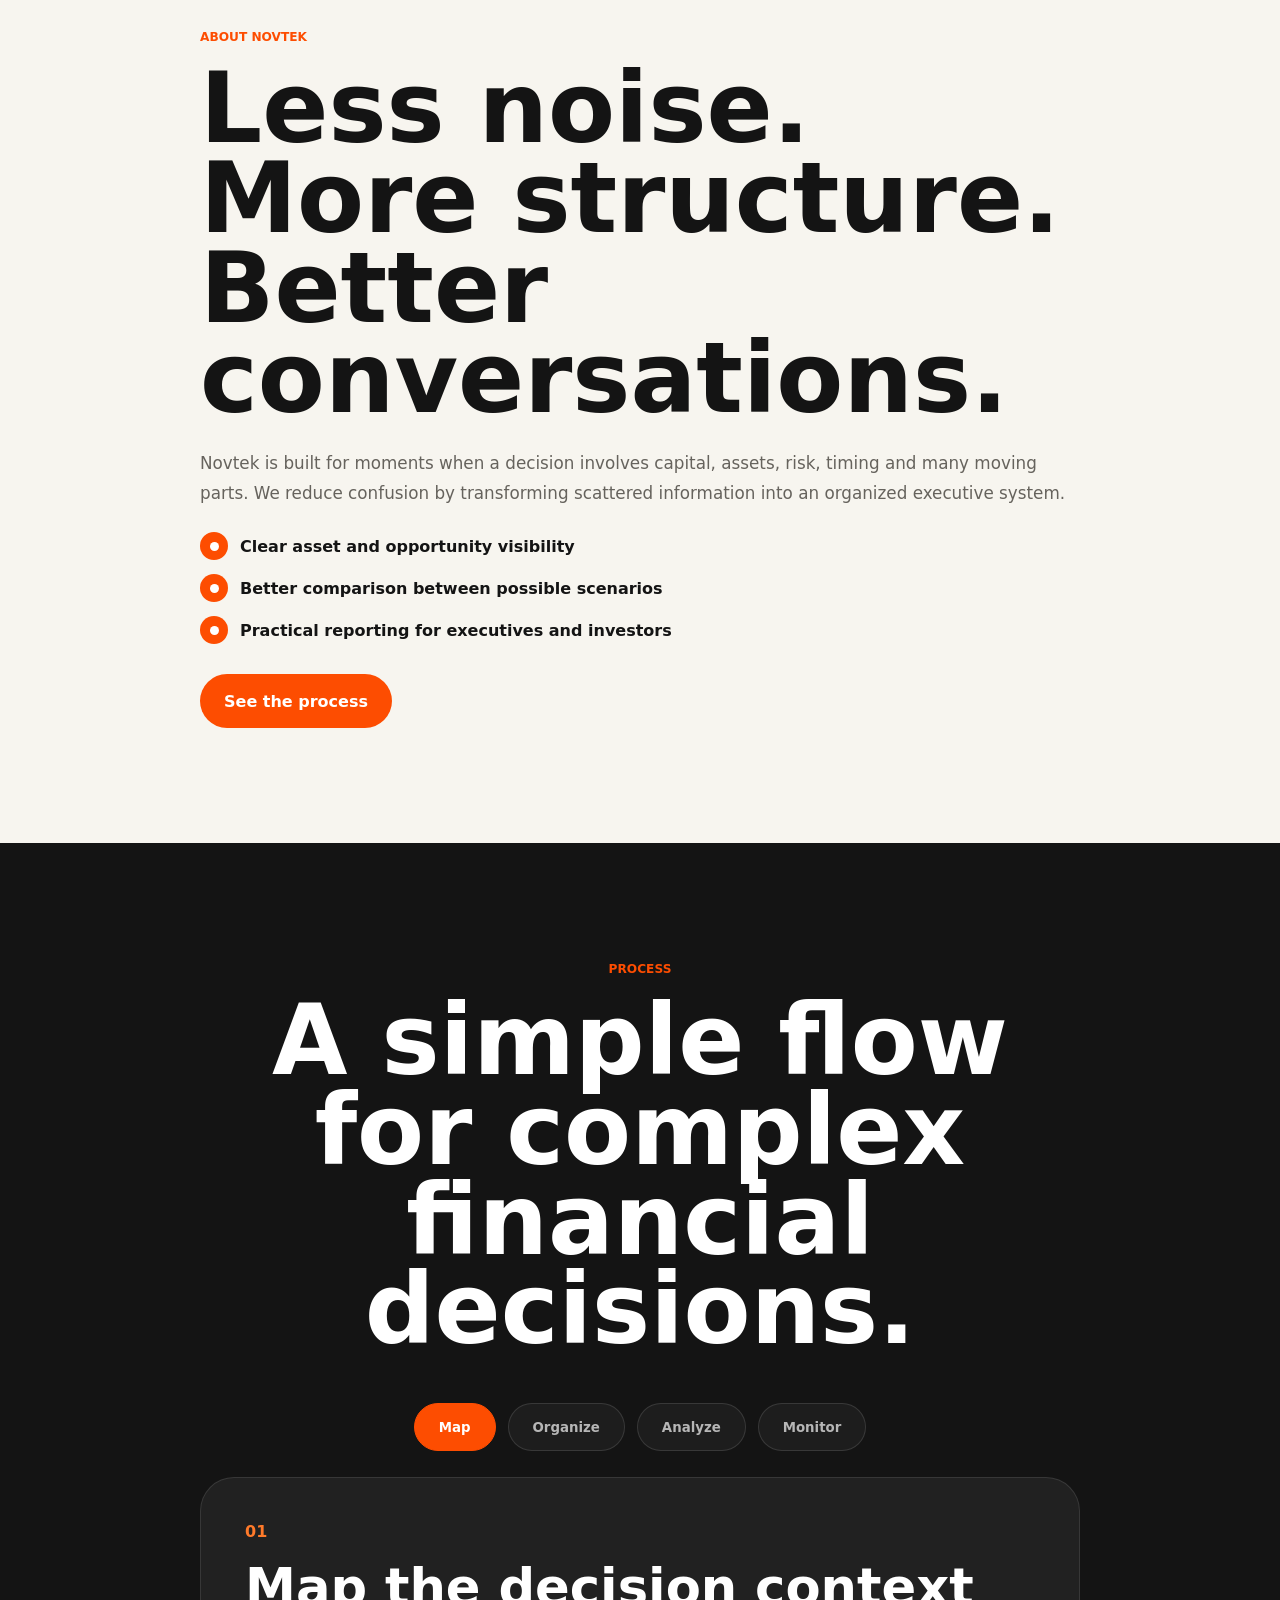
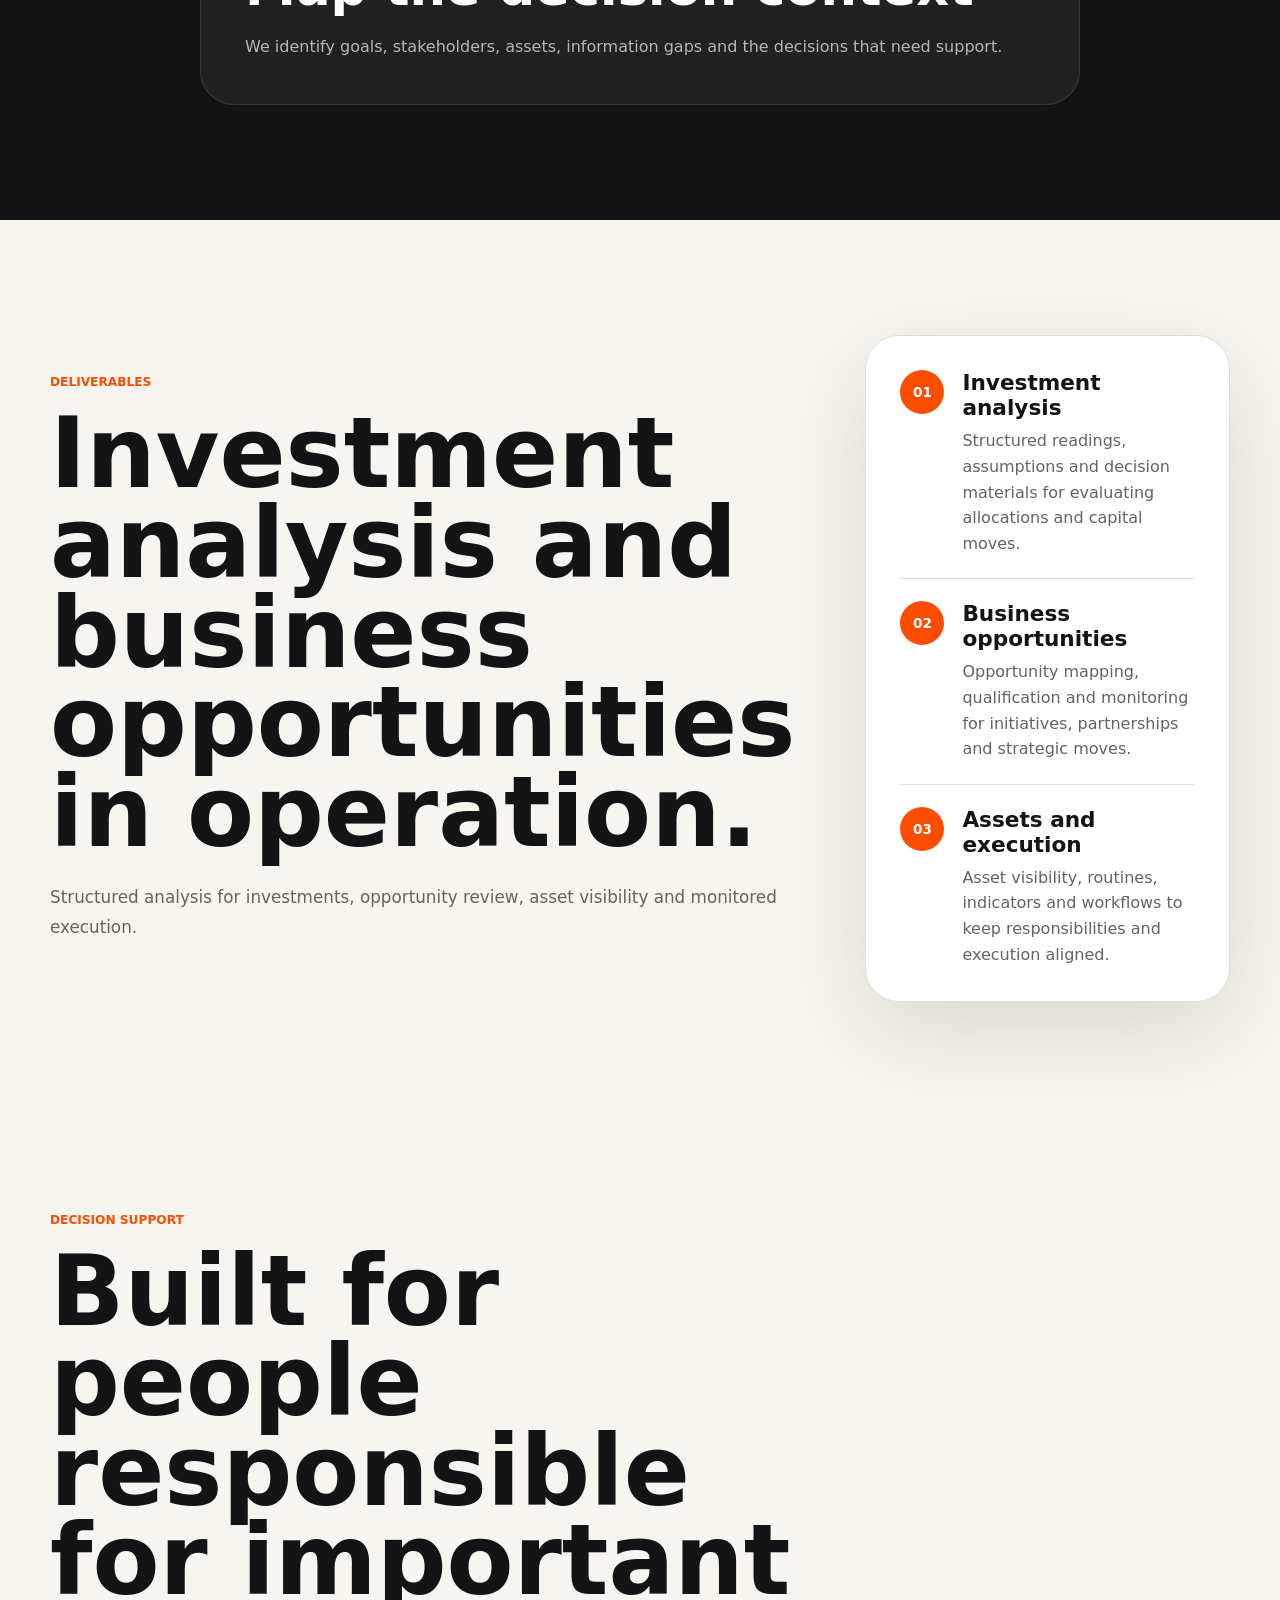
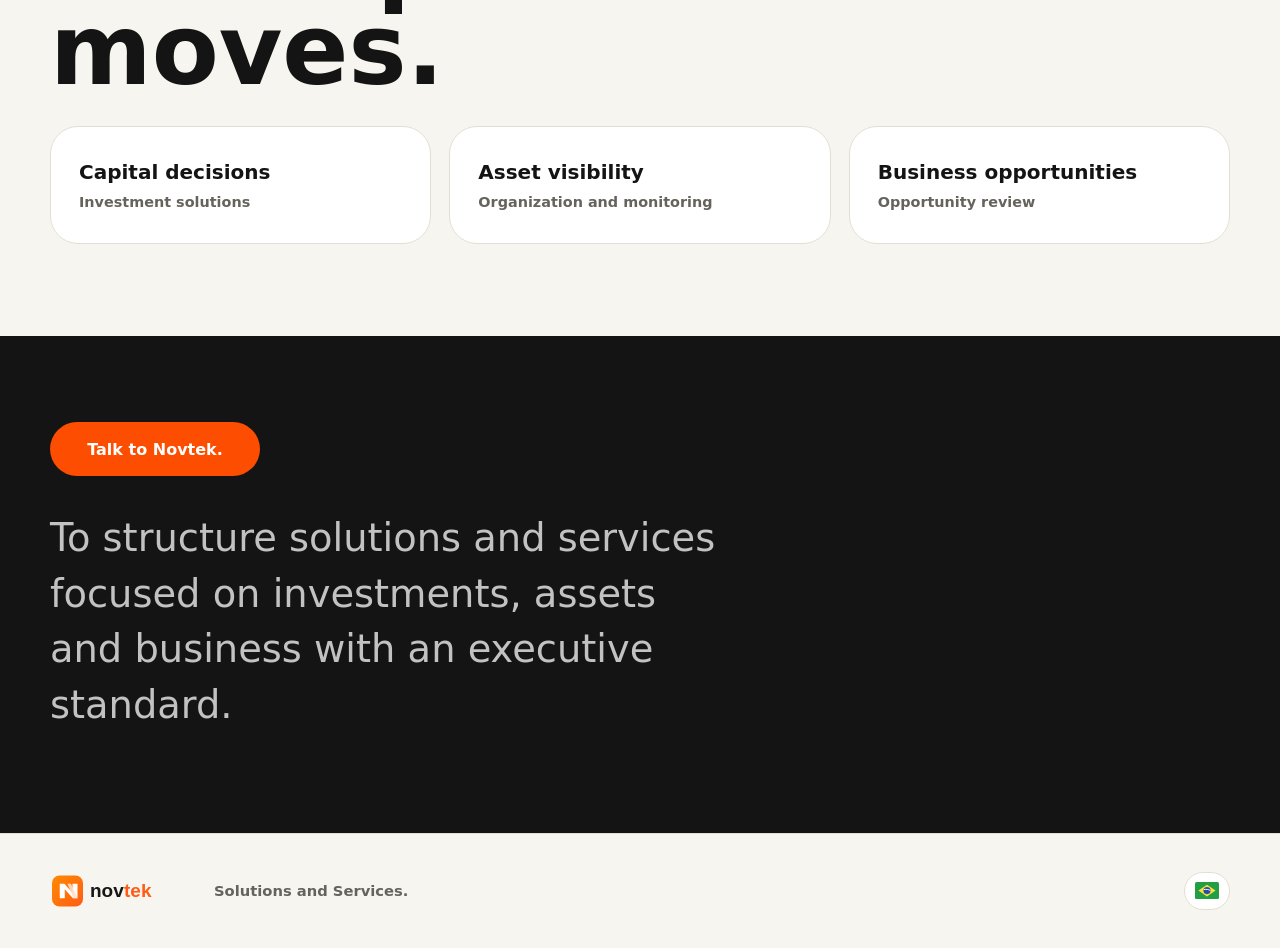
==== commit 2ebb8151: "Promote v2 design to main site" ====
--- a/index.html
+++ b/index.html
@@ -20,38 +20,64 @@
       name="twitter:description"
       content="Novtek structures solutions and services for investments, assets and business with executive intelligence, clear processes and consistent monitoring."
     >
-    <meta name="theme-color" content="#F7F5F0">
-    <link rel="icon" href="assets/novtek-favicon.svg?v=4" type="image/svg+xml">
-    <link rel="preload" href="assets/novtek-wordmark-logo-v1.svg?v=4" as="image" type="image/svg+xml">
-    <link rel="stylesheet" href="styles.css?v=6">
+    <meta name="theme-color" content="#f7f5ef">
+    <link rel="icon" href="assets/novtek-favicon.svg?v=6" type="image/svg+xml">
+    <link rel="preload" href="assets/novtek-wordmark-logo-v1.svg?v=6" as="image" type="image/svg+xml">
+    <link rel="preload" href="assets/brand/novtek-wordmark-white.svg?v=1" as="image" type="image/svg+xml">
+    <link rel="stylesheet" href="styles.css?v=9">
   </head>
-  <body>
-    <header class="site-header">
-      <a class="brand-link" href="#top" aria-label="Novtek">
-        <img src="assets/novtek-wordmark-logo-v1.svg?v=4" alt="Novtek" width="560" height="168">
-      </a>
+  <body class="is-loading">
+    <div class="preloader" id="preloader" aria-hidden="true">
+      <img src="assets/brand/novtek-wordmark-white.svg?v=1" alt="" class="preloader-logo">
+    </div>
+
+    <div class="cursor-glow" id="cursorGlow" aria-hidden="true"></div>
+
+    <header class="site-header" id="siteHeader">
+      <div class="container header-inner">
+        <a href="#home" class="brand" aria-label="Novtek home">
+          <img src="assets/novtek-wordmark-logo-v1.svg?v=6" alt="Novtek" class="brand-logo">
+        </a>
+
+        <nav class="desktop-nav" aria-label="Main navigation">
+          <a href="#features" data-i18n="nav.features">Capabilities</a>
+          <a href="#about" data-i18n="nav.about">About</a>
+          <a href="#process" data-i18n="nav.process">Process</a>
+          <a href="#deliverables" data-i18n="nav.deliverables">Deliverables</a>
+        </nav>
+
+        <a href="#contact" class="header-cta" data-i18n="nav.contact">Contact</a>
+
+      </div>
     </header>
 
-    <main id="top">
-      <section class="hero" aria-labelledby="hero-title">
-        <div class="hero-inner section-shell">
+    <main id="home">
+      <section class="hero section" aria-labelledby="hero-title">
+        <div class="container hero-grid">
           <div class="hero-copy reveal">
-            <h1 id="hero-title" data-i18n="hero.title">Solutions and services for investments, assets and business.</h1>
-            <p class="hero-lede">
-              <span data-i18n="hero.lede">Novtek structures executive solutions for investment decisions, asset organization and business development with clarity, control and consistent monitoring.</span>
+            <div class="announcement">
+              <span class="pulse"></span>
+              <span data-i18n="hero.announcement">Strategic investment support for complex decisions</span>
+            </div>
+
+            <h1 id="hero-title" data-i18n="hero.title">Investment clarity for owners and decision makers.</h1>
+
+            <p data-i18n="hero.lede">
+              Novtek organizes investment information, monitors assets and structures business opportunity analysis so executives can move with confidence.
             </p>
-          </div>
-
-          <div class="system-panel reveal" aria-label="Novtek financial intelligence dashboard for investments, assets and business">
-            <svg class="process-map" viewBox="0 0 680 560" role="img" aria-label="Novtek financial dashboard with market line chart, growing bars and opportunity flow">
+
+          </div>
+
+          <div class="system-panel reveal delay-1" aria-label="Novtek business opportunities graph">
+            <svg class="process-map" viewBox="0 0 680 560" role="img" aria-label="Business opportunities graph with market line chart, growing bars and opportunity flow">
               <defs>
                 <linearGradient id="signal" x1="0" x2="1" y1="0" y2="1">
-                  <stop offset="0" stop-color="#F26A21"/>
-                  <stop offset="1" stop-color="#C74712"/>
+                  <stop offset="0" stop-color="#fd4d01"/>
+                  <stop offset="1" stop-color="#c74712"/>
                 </linearGradient>
                 <linearGradient id="signalSoft" x1="0" x2="1" y1="0" y2="1">
-                  <stop offset="0" stop-color="#FFD2B8"/>
-                  <stop offset="1" stop-color="#F26A21"/>
+                  <stop offset="0" stop-color="#ffd2b8"/>
+                  <stop offset="1" stop-color="#fd4d01"/>
                 </linearGradient>
               </defs>
 
@@ -101,126 +127,252 @@
         </div>
       </section>
 
-      <section class="problem-band" aria-labelledby="problem-title">
-        <div class="section-shell problem-layout reveal">
-          <p data-i18n="problem.copy">Investments, assets and business opportunities require reliable information, executive interpretation and a disciplined monitoring routine.</p>
-          <h2 id="problem-title" data-i18n="problem.title">When data, decisions and responsibilities are dispersed, capital loses speed and clarity.</h2>
-        </div>
-      </section>
-
-      <section id="frentes" class="fronts-section" aria-labelledby="fronts-title">
-        <div class="section-shell fronts-layout">
+      <section class="logo-strip" aria-label="Novtek capabilities">
+        <div class="strip-track">
+          <span data-i18n="strip.one">Asset Mapping</span>
+          <span data-i18n="strip.two">Opportunity Review</span>
+          <span data-i18n="strip.three">Executive Reports</span>
+          <span data-i18n="strip.four">Risk Visibility</span>
+          <span data-i18n="strip.five">Decision Support</span>
+          <span data-i18n="strip.six">Investment Analysis</span>
+          <span data-i18n="strip.one">Asset Mapping</span>
+          <span data-i18n="strip.two">Opportunity Review</span>
+          <span data-i18n="strip.three">Executive Reports</span>
+          <span data-i18n="strip.four">Risk Visibility</span>
+        </div>
+      </section>
+
+      <section class="section features" id="features" aria-labelledby="features-title">
+        <div class="container">
           <div class="section-heading reveal">
-            <span data-i18n="fronts.label">Areas</span>
-            <h2 id="fronts-title" data-i18n="fronts.title">Four areas connecting executive vision, assets and business execution.</h2>
-          </div>
-
-          <div class="fronts-grid">
-            <article class="front-card reveal">
+            <span class="eyebrow" data-i18n="features.label">Capabilities</span>
+            <h2 id="features-title" data-i18n="features.title">Everything needed to see the decision before taking the risk.</h2>
+          </div>
+
+          <div class="feature-grid">
+            <article class="feature-card large reveal">
+              <div class="feature-icon">01</div>
+              <h3 data-i18n="features.card1.title">Investment solutions</h3>
+              <p data-i18n="features.card1.copy">Structures, priorities and readings that support allocation decisions with discipline.</p>
+              <div class="feature-points">
+                <div>
+                  <span data-i18n="features.card1.point1.label">Thesis</span>
+                  <strong data-i18n="features.card1.point1.value">Investment rationale and assumptions</strong>
+                </div>
+                <div>
+                  <span data-i18n="features.card1.point2.label">Scenarios</span>
+                  <strong data-i18n="features.card1.point2.value">Risk, return and timing comparison</strong>
+                </div>
+                <div>
+                  <span data-i18n="features.card1.point3.label">Decision</span>
+                  <strong data-i18n="features.card1.point3.value">Executive material for capital moves</strong>
+                </div>
+              </div>
+              <div class="feature-visual" aria-hidden="true">
+                <div class="stack-line wide"></div>
+                <div class="stack-line"></div>
+                <div class="stack-line short"></div>
+              </div>
+            </article>
+
+            <article class="feature-card dark reveal delay-1">
+              <div class="feature-icon">02</div>
+              <h3 data-i18n="features.card2.title">Assets and wealth</h3>
+              <p data-i18n="features.card2.copy">Information organization, asset monitoring and visibility over critical points.</p>
+              <div class="radial">360</div>
+            </article>
+
+            <article class="feature-card reveal delay-2">
+              <div class="feature-icon">03</div>
+              <h3 data-i18n="features.card3.title">Business services</h3>
+              <p data-i18n="features.card3.copy">Processes, routines and structures for companies that need greater control.</p>
+              <div class="feature-flow" aria-hidden="true">
+                <span></span>
+                <i></i>
+                <span></span>
+                <i></i>
+                <span></span>
+              </div>
+            </article>
+
+            <article class="feature-card orange reveal delay-3">
+              <div class="feature-icon">04</div>
+              <h3 data-i18n="features.card4.title">Executive intelligence</h3>
+              <p data-i18n="features.card4.copy">Dashboards, indicators and monitoring rhythms for more objective decisions.</p>
+              <div class="feature-dashboard" aria-hidden="true">
+                <span style="height: 42%"></span>
+                <span style="height: 64%"></span>
+                <span style="height: 50%"></span>
+                <span style="height: 78%"></span>
+                <span style="height: 90%"></span>
+              </div>
+            </article>
+
+            <article class="feature-card alternative reveal delay-2">
+              <div class="feature-icon">05</div>
+              <h3 data-i18n="features.card5.title">Alternative investments</h3>
+              <p data-i18n="features.card5.copy">Alternative theses and innovative opportunities structured with context, discipline and executive visibility.</p>
+              <div class="alternative-visual" aria-hidden="true">
+                <span></span>
+                <span></span>
+                <span></span>
+                <i></i>
+              </div>
+            </article>
+          </div>
+        </div>
+      </section>
+
+      <section class="section split-section" id="about" aria-labelledby="about-title">
+        <div class="container split-grid about-grid">
+          <div class="split-copy reveal delay-1">
+            <span class="eyebrow" data-i18n="about.label">About Novtek</span>
+            <h2 id="about-title" data-i18n="about.title">Less noise. More structure. Better conversations.</h2>
+            <p data-i18n="about.copy">
+              Novtek is built for moments when a decision involves capital, assets, risk, timing and many moving parts.
+              We reduce confusion by transforming scattered information into an organized executive system.
+            </p>
+
+            <div class="check-list">
+              <div><span></span><strong data-i18n="about.item1">Clear asset and opportunity visibility</strong></div>
+              <div><span></span><strong data-i18n="about.item2">Better comparison between possible scenarios</strong></div>
+              <div><span></span><strong data-i18n="about.item3">Practical reporting for executives and investors</strong></div>
+            </div>
+
+            <a href="#process" class="btn btn-primary magnetic" data-i18n="about.cta">See the process</a>
+          </div>
+        </div>
+      </section>
+
+      <section class="section process" id="process" aria-labelledby="process-title">
+        <div class="container">
+          <div class="section-heading centered reveal">
+            <span class="eyebrow" data-i18n="process.label">Process</span>
+            <h2 id="process-title" data-i18n="process.title">A simple flow for complex financial decisions.</h2>
+          </div>
+
+          <div class="process-tabs reveal delay-1">
+            <button class="tab active" type="button" data-tab="map" data-i18n="process.tab1">Map</button>
+            <button class="tab" type="button" data-tab="organize" data-i18n="process.tab2">Organize</button>
+            <button class="tab" type="button" data-tab="analyze" data-i18n="process.tab3">Analyze</button>
+            <button class="tab" type="button" data-tab="monitor" data-i18n="process.tab4">Monitor</button>
+          </div>
+
+          <div class="tab-panels reveal delay-2">
+            <div class="tab-panel active" id="map">
               <span>01</span>
-              <h3 data-i18n="fronts.card1.title">Investment solutions</h3>
-              <p data-i18n="fronts.card1.copy">Structures, priorities and readings that support allocation decisions with discipline.</p>
-            </article>
-            <article class="front-card reveal">
+              <h3 data-i18n="process.panel1.title">Map the decision context</h3>
+              <p data-i18n="process.panel1.copy">We identify goals, stakeholders, assets, information gaps and the decisions that need support.</p>
+            </div>
+
+            <div class="tab-panel" id="organize">
               <span>02</span>
-              <h3 data-i18n="fronts.card2.title">Assets and wealth</h3>
-              <p data-i18n="fronts.card2.copy">Information organization, asset monitoring and visibility over critical points.</p>
-            </article>
-            <article class="front-card reveal">
+              <h3 data-i18n="process.panel2.title">Organize the information</h3>
+              <p data-i18n="process.panel2.copy">We create a clear structure for documents, indicators, responsibilities and priority items.</p>
+            </div>
+
+            <div class="tab-panel" id="analyze">
               <span>03</span>
-              <h3 data-i18n="fronts.card3.title">Business services</h3>
-              <p data-i18n="fronts.card3.copy">Processes, routines and structures for companies that need greater control.</p>
-            </article>
-            <article class="front-card reveal">
+              <h3 data-i18n="process.panel3.title">Analyze scenarios and risks</h3>
+              <p data-i18n="process.panel3.copy">We compare possibilities, highlight trade-offs and turn information into executive direction.</p>
+            </div>
+
+            <div class="tab-panel" id="monitor">
               <span>04</span>
-              <h3 data-i18n="fronts.card4.title">Executive intelligence</h3>
-              <p data-i18n="fronts.card4.copy">Dashboards, indicators and monitoring rhythms for more objective decisions.</p>
-            </article>
-          </div>
-        </div>
-      </section>
-
-      <section id="metodo" class="section-shell method-section" aria-labelledby="method-title">
-        <div class="section-heading method-heading reveal">
-          <span data-i18n="method.label">Method</span>
-          <div>
-            <h2 id="method-title" data-i18n="method.title">How Novtek structures a solution.</h2>
-            <p data-i18n="method.copy">A formal cycle to understand the scenario, organize information and keep execution monitored.</p>
-          </div>
-        </div>
-
-        <ol class="method-cards">
-          <li class="method-card reveal">
-            <span>01</span>
-            <strong data-i18n="method.step1.title">Understand</strong>
-            <p data-i18n="method.step1.copy">Map objectives, assets, available information and relevant decision points.</p>
-          </li>
-          <li class="method-card reveal">
-            <span>02</span>
-            <strong data-i18n="method.step2.title">Organize</strong>
-            <p data-i18n="method.step2.copy">Structure indicators, responsibilities, cadence and monitoring materials.</p>
-          </li>
-          <li class="method-card reveal">
-            <span>03</span>
-            <strong data-i18n="method.step3.title">Monitor</strong>
-            <p data-i18n="method.step3.copy">Track progress, review priorities and adjust execution as the context evolves.</p>
-          </li>
-        </ol>
-      </section>
-
-      <section id="entregas" class="delivery-section" aria-labelledby="delivery-title">
-        <div class="section-shell">
-          <div class="section-heading delivery-heading reveal">
-            <span data-i18n="delivery.label">Deliverables</span>
-            <div>
-              <h2 id="delivery-title" data-i18n="delivery.title">Investment analysis and business opportunities in operation.</h2>
-              <p data-i18n="delivery.copy">Structured analysis for investments, opportunity review, asset visibility and monitored execution.</p>
-            </div>
-          </div>
-
-          <div class="delivery-cards">
-            <article class="delivery-card reveal">
+              <h3 data-i18n="process.panel4.title">Monitor the execution</h3>
+              <p data-i18n="process.panel4.copy">We keep the decision alive with dashboards, review routines and follow-up visibility.</p>
+            </div>
+          </div>
+        </div>
+      </section>
+
+      <section class="section insights" id="deliverables" aria-labelledby="deliverables-title">
+        <div class="container insights-grid">
+          <div class="insight-copy reveal">
+            <span class="eyebrow" data-i18n="deliverables.label">Deliverables</span>
+            <h2 id="deliverables-title" data-i18n="deliverables.title">Investment analysis and business opportunities in operation.</h2>
+            <p data-i18n="deliverables.copy">
+              Structured analysis for investments, opportunity review, asset visibility and monitored execution.
+            </p>
+          </div>
+
+          <div class="calculator reveal delay-1">
+            <div class="deliverable-item">
               <span>01</span>
-              <h3 data-i18n="delivery.card1.title">Investment analysis</h3>
-              <p data-i18n="delivery.card1.copy">Structured readings, assumptions and decision materials for evaluating allocations and capital moves.</p>
-            </article>
-            <article class="delivery-card reveal">
+              <div>
+                <h3 data-i18n="deliverables.card1.title">Investment analysis</h3>
+                <p data-i18n="deliverables.card1.copy">Structured readings, assumptions and decision materials for evaluating allocations and capital moves.</p>
+              </div>
+            </div>
+            <div class="deliverable-item">
               <span>02</span>
-              <h3 data-i18n="delivery.card2.title">Business opportunities</h3>
-              <p data-i18n="delivery.card2.copy">Opportunity mapping, qualification and monitoring for initiatives, partnerships and strategic moves.</p>
-            </article>
-            <article class="delivery-card reveal">
+              <div>
+                <h3 data-i18n="deliverables.card2.title">Business opportunities</h3>
+                <p data-i18n="deliverables.card2.copy">Opportunity mapping, qualification and monitoring for initiatives, partnerships and strategic moves.</p>
+              </div>
+            </div>
+            <div class="deliverable-item">
               <span>03</span>
-              <h3 data-i18n="delivery.card3.title">Assets and execution</h3>
-              <p data-i18n="delivery.card3.copy">Asset visibility, routines, indicators and workflows to keep responsibilities and execution aligned.</p>
-            </article>
-          </div>
-        </div>
-      </section>
-
-      <section class="contact-section" aria-labelledby="contact-action">
-        <div class="section-shell contact-layout reveal">
-          <div>
-            <a id="contact-action" class="contact-button" href="mailto:contact@novtek.us" data-i18n="contact.title">Talk to Novtek.</a>
+              <div>
+                <h3 data-i18n="deliverables.card3.title">Assets and execution</h3>
+                <p data-i18n="deliverables.card3.copy">Asset visibility, routines, indicators and workflows to keep responsibilities and execution aligned.</p>
+              </div>
+            </div>
+          </div>
+        </div>
+      </section>
+
+      <section class="section testimonials">
+        <div class="container">
+          <div class="section-heading reveal">
+            <span class="eyebrow" data-i18n="support.label">Decision support</span>
+            <h2 data-i18n="support.title">Built for people responsible for important moves.</h2>
+          </div>
+
+          <div class="review-grid">
+            <article class="review-card reveal">
+              <strong data-i18n="support.card1.title">Capital decisions</strong>
+              <span data-i18n="support.card1.meta">Investment solutions</span>
+            </article>
+
+            <article class="review-card reveal delay-1">
+              <strong data-i18n="support.card2.title">Asset visibility</strong>
+              <span data-i18n="support.card2.meta">Organization and monitoring</span>
+            </article>
+
+            <article class="review-card reveal delay-2">
+              <strong data-i18n="support.card3.title">Business opportunities</strong>
+              <span data-i18n="support.card3.meta">Opportunity review</span>
+            </article>
+          </div>
+        </div>
+      </section>
+
+      <section class="final-cta section" id="contact">
+        <div class="container">
+          <div class="cta-panel reveal">
+            <a href="mailto:contact@novtek.us" class="btn btn-light magnetic" data-i18n="contact.button">Talk to Novtek.</a>
             <p data-i18n="contact.copy">To structure solutions and services focused on investments, assets and business with an executive standard.</p>
           </div>
         </div>
       </section>
     </main>
 
-    <footer class="site-footer">
-      <img src="assets/novtek-wordmark-logo-v1.svg?v=4" alt="Novtek" width="560" height="168">
-      <span data-i18n="footer.copy">Solutions and Services.</span>
-      <button type="button" class="footer-language" aria-label="Change language to Brazilian Portuguese" onclick="toggleLanguage()">
-        <svg viewBox="0 0 28 20" aria-hidden="true" focusable="false">
-          <rect width="28" height="20" rx="2" fill="#229e45"/>
-          <path d="M14 3.2 24 10 14 16.8 4 10 14 3.2Z" fill="#f7df3e"/>
-          <circle cx="14" cy="10" r="4.15" fill="#2b4ca3"/>
-          <path d="M10.3 8.8c2.8-.5 5.4-.1 7.6 1" fill="none" stroke="#fff" stroke-width="1.1"/>
-        </svg>
-      </button>
+    <footer class="footer">
+      <div class="container footer-inner">
+        <img src="assets/novtek-wordmark-logo-v1.svg?v=6" alt="Novtek" class="footer-logo">
+        <span data-i18n="footer.copy">Solutions and Services.</span>
+        <button type="button" class="footer-language" aria-label="Change language to Brazilian Portuguese" onclick="toggleLanguage()">
+          <svg viewBox="0 0 28 20" aria-hidden="true" focusable="false">
+            <rect width="28" height="20" rx="2" fill="#229e45"/>
+            <path d="M14 3.2 24 10 14 16.8 4 10 14 3.2Z" fill="#f7df3e"/>
+            <circle cx="14" cy="10" r="4.15" fill="#2b4ca3"/>
+            <path d="M10.3 8.8c2.8-.5 5.4-.1 7.6 1" fill="none" stroke="#fff" stroke-width="1.1"/>
+          </svg>
+        </button>
+      </div>
     </footer>
 
-    <script src="script.js?v=3"></script>
+    <script src="script.js?v=5"></script>
   </body>
 </html>
--- a/styles.css
+++ b/styles.css
@@ -1,51 +1,36 @@
+* {
+  margin: 0;
+  padding: 0;
+  box-sizing: border-box;
+}
+
 :root {
-  --canvas: #ffffff;
-  --canvas-warm: #fff6ef;
+  --bg: #f7f5ef;
   --surface: #ffffff;
-  --ink: #171717;
-  --muted: #5b616b;
-  --quiet: #8a9099;
-  --brand: #ff6b1a;
-  --brand-dark: #d84a00;
-  --brand-ink: #7a2a00;
-  --brand-soft: #fff0e5;
-  --line: #ece5df;
-  --line-strong: #dacfc6;
-  --focus: #ff6b1a;
-  --max: 1180px;
-  --gutter: 48px;
-  --radius: 18px;
-}
-
-* {
-  box-sizing: border-box;
+  --dark: #141414;
+  --dark-2: #202020;
+  --muted: #66635d;
+  --line: #e3ded2;
+  --orange: #fd4d01;
+  --orange-2: #ff7a2a;
+  --cream: #fff8ec;
+  --radius: 28px;
+  --shadow: 0 30px 90px rgba(20, 20, 20, .12);
 }
 
 html {
   scroll-behavior: smooth;
 }
 
-section[id] {
-  scroll-margin-top: 92px;
-}
-
-main#top {
-  scroll-margin-top: 76px;
-}
-
 body {
-  margin: 0;
-  background: var(--canvas);
-  color: var(--ink);
-  font-family: Inter, Aptos, "Segoe UI", system-ui, sans-serif;
-  line-height: 1.45;
+  font-family: "Inter", sans-serif;
+  background: var(--bg);
+  color: var(--dark);
   overflow-x: hidden;
 }
 
-img,
-svg {
-  display: block;
-  max-width: 100%;
+body.no-scroll {
+  overflow: hidden;
 }
 
 a {
@@ -53,434 +38,2001 @@
   text-decoration: none;
 }
 
-a:focus-visible,
-button:focus-visible {
-  outline: 3px solid var(--focus);
-  outline-offset: 4px;
-}
-
-.section-shell {
-  width: min(var(--max), calc(100% - var(--gutter) * 2));
+button,
+input {
+  font-family: inherit;
+}
+
+.container {
+  width: min(1180px, calc(100% - 40px));
   margin: 0 auto;
 }
 
+.preloader {
+  position: fixed;
+  inset: 0;
+  z-index: 999;
+  display: grid;
+  place-items: center;
+  background: var(--dark);
+  color: white;
+  transition: opacity .25s ease, visibility .25s ease;
+}
+
+.preloader.hide {
+  opacity: 0;
+  visibility: hidden;
+}
+
+.preloader-mark {
+  font-weight: 900;
+  font-size: clamp(2rem, 8vw, 7rem);
+  letter-spacing: -.08em;
+  animation: pulseLogo 1.2s ease infinite alternate;
+}
+
+@keyframes pulseLogo {
+  from { opacity: .35; transform: scale(.96); }
+  to { opacity: 1; transform: scale(1); }
+}
+
+.cursor-glow {
+  position: fixed;
+  width: 380px;
+  height: 380px;
+  pointer-events: none;
+  z-index: -1;
+  border-radius: 50%;
+  background: radial-gradient(circle, rgba(242,106,33,.18), transparent 65%);
+  transform: translate(-50%, -50%);
+}
+
 .site-header {
-  position: sticky;
-  top: 0;
-  z-index: 20;
+  position: fixed;
+  top: 16px;
+  left: 0;
+  width: 100%;
+  z-index: 100;
+  transition: .3s ease;
+}
+
+.site-header.scrolled .header-inner {
+  box-shadow: 0 18px 50px rgba(20, 20, 20, .08);
+  background: rgba(255, 255, 255, .82);
+}
+
+.header-inner {
+  height: 72px;
+  padding: 0 18px;
+  border: 1px solid rgba(20,20,20,.08);
+  border-radius: 999px;
+  background: rgba(255,255,255,.68);
+  backdrop-filter: blur(22px);
   display: flex;
   align-items: center;
-  min-height: 76px;
-  padding: 12px max(24px, calc((100vw - var(--max)) / 2));
-  background: rgba(255, 255, 255, 0.94);
-  border-bottom: 1px solid var(--line);
-  backdrop-filter: blur(16px);
-}
-
-.brand-link,
-.brand-link img {
-  width: 150px;
-  height: auto;
-}
-
-.brand-link {
+  justify-content: space-between;
+}
+
+.brand,
+.desktop-nav,
+.header-cta {
+  display: flex;
+  align-items: center;
+}
+
+.brand {
+  gap: 10px;
+  font-weight: 900;
+  letter-spacing: -.05em;
+}
+
+.brand-icon {
+  width: 36px;
+  height: 36px;
+  border-radius: 50%;
+  background: var(--orange);
+  color: white;
+  display: grid;
+  place-items: center;
+}
+
+.desktop-nav {
+  gap: 30px;
+  color: var(--muted);
+  font-weight: 600;
+  font-size: .92rem;
+}
+
+.desktop-nav a {
+  transition: .25s;
+}
+
+.desktop-nav a:hover {
+  color: var(--dark);
+}
+
+.header-cta {
+  height: 44px;
+  padding: 0 20px;
+  border-radius: 999px;
+  background: var(--dark);
+  color: white;
+  font-weight: 800;
+  font-size: .9rem;
+}
+
+.menu-toggle {
+  display: none;
+  width: 44px;
+  height: 44px;
+  border: 0;
+  border-radius: 50%;
+  background: var(--dark);
+  cursor: pointer;
+}
+
+.menu-toggle span {
+  display: block;
+  width: 18px;
+  height: 2px;
+  margin: 5px auto;
+  background: white;
+}
+
+.mobile-nav {
+  display: none;
+}
+
+.section {
+  padding: 115px 0;
+  position: relative;
+}
+
+.hero {
+  padding-top: 170px;
+  min-height: 100vh;
+  display: flex;
+  align-items: center;
+}
+
+.hero-bg-orb {
+  position: absolute;
+  border-radius: 50%;
+  filter: blur(20px);
+  opacity: .7;
+  z-index: -1;
+}
+
+.orb-one {
+  width: 360px;
+  height: 360px;
+  background: rgba(242,106,33,.18);
+  top: 140px;
+  right: 10%;
+}
+
+.orb-two {
+  width: 260px;
+  height: 260px;
+  background: rgba(255,255,255,.9);
+  bottom: 80px;
+  left: 8%;
+}
+
+.hero-grid {
+  display: grid;
+  grid-template-columns: 1.08fr .92fr;
+  gap: 70px;
+  align-items: center;
+}
+
+.announcement {
+  width: fit-content;
+  display: flex;
+  align-items: center;
+  gap: 10px;
+  padding: 9px 14px;
+  margin-bottom: 26px;
+  border-radius: 999px;
+  background: white;
+  border: 1px solid var(--line);
+  color: var(--muted);
+  font-weight: 700;
+  font-size: .84rem;
+}
+
+.pulse {
+  width: 9px;
+  height: 9px;
+  border-radius: 50%;
+  background: var(--orange);
+  box-shadow: 0 0 0 0 rgba(242,106,33,.6);
+  animation: pulseDot 1.6s infinite;
+}
+
+@keyframes pulseDot {
+  70% { box-shadow: 0 0 0 10px rgba(242,106,33,0); }
+  100% { box-shadow: 0 0 0 0 rgba(242,106,33,0); }
+}
+
+.hero h1,
+.section-heading h2,
+.split-copy h2,
+.process h2,
+.insight-copy h2,
+.faq h2,
+.cta-panel h2 {
+  font-size: clamp(3rem, 6.5vw, 6.8rem);
+  line-height: .9;
+  letter-spacing: -.085em;
+}
+
+.hero p {
+  max-width: 650px;
+  margin: 30px 0 36px;
+  color: var(--muted);
+  font-size: 1.14rem;
+  line-height: 1.7;
+}
+
+.hero-actions,
+.hero-metrics {
+  display: flex;
+  gap: 14px;
+  flex-wrap: wrap;
+}
+
+.btn {
+  height: 54px;
+  padding: 0 24px;
+  border-radius: 999px;
   display: inline-flex;
   align-items: center;
-}
-
-.language-option {
-  transition: color 180ms ease, background 180ms ease, border-color 180ms ease, transform 180ms ease;
-}
-
-.language-switch {
-  display: inline-grid;
-  grid-template-columns: 1fr 1fr;
+  justify-content: center;
+  font-weight: 900;
+  transition: transform .25s ease, background .25s ease, color .25s ease;
+}
+
+.btn:hover {
+  transform: translateY(-3px);
+}
+
+.btn-primary {
+  background: var(--orange);
+  color: white;
+}
+
+.btn-ghost {
+  background: white;
+  border: 1px solid var(--line);
+}
+
+.btn-light {
+  background: white;
+  color: var(--orange);
+}
+
+.hero-metrics {
+  margin-top: 48px;
+}
+
+.hero-metrics div {
+  min-width: 140px;
+  padding-right: 24px;
+  border-right: 1px solid var(--line);
+}
+
+.hero-metrics div:last-child {
+  border-right: 0;
+}
+
+.hero-metrics strong {
+  display: block;
+  font-size: 2.2rem;
+  letter-spacing: -.05em;
+}
+
+.hero-metrics span {
+  color: var(--muted);
+  font-size: .88rem;
+  font-weight: 600;
+}
+
+.dashboard-shell {
+  position: relative;
+  min-height: 560px;
+}
+
+.dashboard-card,
+.mini-card {
+  border: 1px solid rgba(255,255,255,.12);
+  box-shadow: var(--shadow);
+}
+
+.main-card {
+  position: absolute;
+  inset: 55px 20px auto 20px;
+  min-height: 430px;
+  padding: 30px;
+  border-radius: 38px;
+  background: var(--dark);
+  color: white;
+}
+
+.floating {
+  animation: floatCard 4s ease-in-out infinite;
+}
+
+@keyframes floatCard {
+  0%,100% { transform: translateY(0); }
+  50% { transform: translateY(-14px); }
+}
+
+.card-head,
+.asset-row {
+  display: flex;
+  justify-content: space-between;
+  align-items: center;
+}
+
+.card-head {
+  padding-bottom: 24px;
+  border-bottom: 1px solid rgba(255,255,255,.12);
+}
+
+.card-head span,
+.asset-row span,
+.mini-card span {
+  color: rgba(255,255,255,.62);
+}
+
+.card-head strong {
+  color: var(--orange-2);
+}
+
+.chart {
+  height: 180px;
+  margin: 34px 0;
+  padding: 20px;
+  display: flex;
+  align-items: end;
+  gap: 12px;
+  border-radius: 24px;
+  background: rgba(255,255,255,.05);
+}
+
+.chart span {
+  flex: 1;
+  border-radius: 999px 999px 0 0;
+  background: linear-gradient(to top, var(--orange), var(--orange-2));
+  animation: growBar 1.4s ease both;
+}
+
+@keyframes growBar {
+  from { height: 0; }
+}
+
+.asset-row {
+  padding: 16px 0;
+  border-top: 1px solid rgba(255,255,255,.09);
+}
+
+.mini-card {
+  position: absolute;
+  padding: 20px;
+  border-radius: 24px;
+  background: white;
+  color: var(--dark);
+}
+
+.mini-card span {
+  display: block;
+  color: var(--muted);
+  margin-bottom: 8px;
+  font-size: .86rem;
+  font-weight: 700;
+}
+
+.mini-card strong {
+  font-size: 1.3rem;
+  letter-spacing: -.04em;
+}
+
+.mini-card-one {
+  top: 0;
+  right: 0;
+}
+
+.mini-card-two {
+  left: 0;
+  bottom: 36px;
+}
+
+.logo-strip {
   overflow: hidden;
-  border: 1px solid var(--line-strong);
-  border-radius: 10px;
-  background: #ffffff;
-}
-
-.language-option {
-  min-width: 42px;
-  min-height: 40px;
-  padding: 0 10px;
+  background: var(--orange);
+  color: white;
+  padding: 20px 0;
+}
+
+.strip-track {
+  display: flex;
+  gap: 40px;
+  width: max-content;
+  animation: marquee 24s linear infinite;
+}
+
+.strip-track span {
+  font-size: 1.2rem;
+  font-weight: 900;
+  white-space: nowrap;
+}
+
+@keyframes marquee {
+  to { transform: translateX(-50%); }
+}
+
+.eyebrow {
+  display: inline-flex;
+  color: var(--orange);
+  text-transform: uppercase;
+  font-size: .76rem;
+  font-weight: 900;
+  letter-spacing: .14em;
+  margin-bottom: 20px;
+}
+
+.section-heading {
+  max-width: 830px;
+  margin-bottom: 48px;
+}
+
+.section-heading.centered {
+  text-align: center;
+  margin-left: auto;
+  margin-right: auto;
+}
+
+.feature-grid {
+  display: grid;
+  grid-template-columns: 1.15fr .85fr;
+  gap: 20px;
+}
+
+.feature-card {
+  min-height: 310px;
+  padding: 30px;
+  border-radius: var(--radius);
+  background: white;
+  border: 1px solid var(--line);
+  transition: transform .35s ease, box-shadow .35s ease;
+  overflow: hidden;
+  position: relative;
+  display: flex;
+  flex-direction: column;
+}
+
+.feature-card:hover {
+  transform: translateY(-8px);
+  box-shadow: var(--shadow);
+}
+
+.feature-card.large {
+  grid-row: span 2;
+  min-height: 640px;
+}
+
+.feature-card.dark {
+  background: var(--dark);
+  color: white;
+}
+
+.feature-card.orange {
+  background: var(--orange);
+  color: white;
+}
+
+.feature-card.alternative {
+  background: var(--cream);
+}
+
+.feature-icon {
+  width: 46px;
+  height: 46px;
+  margin-bottom: 26px;
+  border-radius: 50%;
+  display: grid;
+  place-items: center;
+  background: var(--cream);
+  color: var(--orange);
+  font-weight: 900;
+}
+
+.feature-card.dark .feature-icon,
+.feature-card.orange .feature-icon {
+  background: rgba(255,255,255,.18);
+  color: white;
+}
+
+.feature-card h3 {
+  font-size: clamp(1.6rem, 3vw, 3rem);
+  letter-spacing: -.06em;
+  line-height: 1;
+  margin-bottom: 16px;
+}
+
+.feature-card p {
+  color: var(--muted);
+  max-width: 520px;
+  line-height: 1.7;
+}
+
+.feature-card.dark p,
+.feature-card.orange p {
+  color: rgba(255,255,255,.72);
+}
+
+.feature-card.alternative p {
+  color: var(--muted);
+}
+
+.feature-points {
+  display: grid;
+  gap: 12px;
+  max-width: 560px;
+  margin-top: 28px;
+}
+
+.feature-points div {
+  display: grid;
+  grid-template-columns: 96px 1fr;
+  gap: 16px;
+  align-items: center;
+  padding: 15px 18px;
+  border: 1px solid var(--line);
+  border-radius: 18px;
+  background: rgba(255,255,255,.66);
+}
+
+.feature-points span {
+  color: var(--orange);
+  font-size: .78rem;
+  font-weight: 900;
+  text-transform: uppercase;
+}
+
+.feature-points strong {
+  color: var(--dark);
+  font-size: .95rem;
+  line-height: 1.35;
+}
+
+.feature-visual {
+  margin-top: auto;
+  padding: 28px;
+  border-radius: 26px;
+  background: var(--bg);
+}
+
+.stack-line {
+  height: 18px;
+  width: 72%;
+  margin: 12px 0;
+  border-radius: 999px;
+  background: linear-gradient(90deg, var(--orange), rgba(242,106,33,.18));
+}
+
+.stack-line.wide {
+  width: 96%;
+}
+
+.stack-line.short {
+  width: 52%;
+}
+
+.radial {
+  position: absolute;
+  right: 28px;
+  bottom: 28px;
+  width: 128px;
+  height: 128px;
+  border-radius: 50%;
+  display: grid;
+  place-items: center;
+  background: conic-gradient(var(--orange) 87%, rgba(255,255,255,.14) 0);
+  font-size: 1.7rem;
+  font-weight: 900;
+}
+
+.feature-flow,
+.feature-dashboard {
+  margin-top: auto;
+  min-height: 118px;
+  border-radius: 24px;
+}
+
+.feature-flow {
+  display: grid;
+  grid-template-columns: 1fr 30px 1fr 30px 1fr;
+  align-items: center;
+  gap: 4px;
+  padding: 18px;
+  background: var(--cream);
+}
+
+.feature-flow span {
+  position: relative;
+  height: 64px;
+  border: 1px solid var(--line);
+  border-radius: 18px;
+  background: white;
+  box-shadow: 0 14px 30px rgba(20,20,20,.05);
+}
+
+.feature-flow span::before {
+  content: "";
+  position: absolute;
+  left: 16px;
+  top: 18px;
+  width: 10px;
+  height: 10px;
+  border-radius: 50%;
+  background: var(--orange);
+}
+
+.feature-flow span::after {
+  content: "";
+  position: absolute;
+  left: 16px;
+  right: 18px;
+  bottom: 18px;
+  height: 2px;
+  border-radius: 999px;
+  background: rgba(21,21,21,.18);
+}
+
+.feature-flow i {
+  position: relative;
+  height: 2px;
+  border-radius: 999px;
+  background: var(--orange);
+}
+
+.feature-flow i::after {
+  content: "";
+  position: absolute;
+  right: -1px;
+  top: 50%;
+  width: 8px;
+  height: 8px;
+  border-top: 2px solid var(--orange);
+  border-right: 2px solid var(--orange);
+  transform: translateY(-50%) rotate(45deg);
+}
+
+.feature-dashboard {
+  display: flex;
+  align-items: end;
+  gap: 12px;
+  padding: 22px;
+  background: rgba(255,255,255,.16);
+  border: 1px solid rgba(255,255,255,.18);
+}
+
+.feature-dashboard span {
+  flex: 1;
+  min-height: 30px;
+  border-radius: 999px 999px 8px 8px;
+  background: linear-gradient(180deg, rgba(255,255,255,.95), rgba(255,255,255,.42));
+  animation: growBar 1.4s ease both;
+}
+
+.alternative-visual {
+  position: relative;
+  margin-top: auto;
+  min-height: 136px;
+  border-radius: 24px;
+  background: white;
+  border: 1px solid var(--line);
+  overflow: hidden;
+}
+
+.alternative-visual::before,
+.alternative-visual::after {
+  content: "";
+  position: absolute;
+  border-radius: 999px;
+  border: 2px solid rgba(253,77,1,.22);
+}
+
+.alternative-visual::before {
+  width: 150px;
+  height: 150px;
+  left: 50%;
+  top: 50%;
+  transform: translate(-50%, -50%) rotate(-18deg);
+}
+
+.alternative-visual::after {
+  width: 230px;
+  height: 86px;
+  left: 50%;
+  top: 50%;
+  transform: translate(-50%, -50%) rotate(12deg);
+}
+
+.alternative-visual span {
+  position: absolute;
+  width: 18px;
+  height: 18px;
+  border-radius: 50%;
+  background: var(--orange);
+  box-shadow: 0 12px 34px rgba(253,77,1,.28);
+}
+
+.alternative-visual span:nth-child(1) {
+  left: 20%;
+  top: 62%;
+}
+
+.alternative-visual span:nth-child(2) {
+  left: 48%;
+  top: 30%;
+  background: var(--dark);
+}
+
+.alternative-visual span:nth-child(3) {
+  right: 18%;
+  top: 54%;
+}
+
+.alternative-visual i {
+  position: absolute;
+  left: 22%;
+  right: 20%;
+  top: 58%;
+  height: 3px;
+  border-radius: 999px;
+  background: linear-gradient(90deg, var(--orange), rgba(253,77,1,.12), var(--orange));
+  transform: rotate(-10deg);
+}
+
+.split-grid,
+.insights-grid,
+.faq-grid {
+  display: grid;
+  grid-template-columns: .95fr 1.05fr;
+  gap: 70px;
+  align-items: center;
+}
+
+.about-grid {
+  display: block;
+}
+
+.about-grid .split-copy {
+  max-width: 880px;
+  margin: 0 auto;
+}
+
+.phone-panel {
+  min-height: 620px;
+  border-radius: 38px;
+  background: var(--dark);
+  display: grid;
+  place-items: center;
+  overflow: hidden;
+  position: relative;
+}
+
+.phone-panel::before {
+  content: "";
+  position: absolute;
+  width: 360px;
+  height: 360px;
+  border-radius: 50%;
+  background: rgba(242,106,33,.24);
+  filter: blur(24px);
+}
+
+.phone {
+  position: relative;
+  width: min(310px, 78%);
+  min-height: 520px;
+  padding: 14px;
+  border-radius: 44px;
+  background: #0d0d0d;
+  border: 1px solid rgba(255,255,255,.18);
+  box-shadow: 0 35px 80px rgba(0,0,0,.35);
+}
+
+.phone-top {
+  width: 94px;
+  height: 24px;
+  border-radius: 999px;
+  margin: 0 auto 22px;
+  background: #000;
+}
+
+.phone-content {
+  min-height: 445px;
+  padding: 24px;
+  border-radius: 32px;
+  background: #f8f5ee;
+}
+
+.phone-label {
+  color: var(--orange);
+  font-size: .72rem;
+  font-weight: 900;
+}
+
+.phone h3 {
+  margin: 12px 0 24px;
+  font-size: 2.3rem;
+  letter-spacing: -.07em;
+}
+
+.phone-item {
+  display: flex;
+  justify-content: space-between;
+  margin: 12px 0;
+  padding: 16px;
+  border-radius: 18px;
+  background: white;
+  font-size: .9rem;
+}
+
+.phone-item span {
+  color: var(--muted);
+  font-weight: 700;
+}
+
+.split-copy p,
+.insight-copy p {
+  color: var(--muted);
+  line-height: 1.8;
+  margin: 24px 0;
+  font-size: 1.05rem;
+}
+
+.check-list {
+  display: grid;
+  gap: 14px;
+  margin-bottom: 30px;
+}
+
+.check-list div {
+  display: flex;
+  gap: 12px;
+  align-items: center;
+  font-weight: 800;
+}
+
+.check-list span {
+  width: 28px;
+  height: 28px;
+  border-radius: 50%;
+  background: var(--orange);
+  color: white;
+  display: grid;
+  place-items: center;
+}
+
+.process {
+  background: var(--dark);
+  color: white;
+}
+
+.process .section-heading h2 {
+  color: white;
+}
+
+.process-tabs {
+  display: flex;
+  justify-content: center;
+  gap: 12px;
+  margin-bottom: 26px;
+  flex-wrap: wrap;
+}
+
+.tab {
+  height: 48px;
+  padding: 0 24px;
+  border: 1px solid rgba(255,255,255,.12);
+  border-radius: 999px;
+  background: rgba(255,255,255,.04);
+  color: rgba(255,255,255,.68);
+  cursor: pointer;
+  font-weight: 900;
+}
+
+.tab.active {
+  background: var(--orange);
+  border-color: var(--orange);
+  color: white;
+}
+
+.tab-panels {
+  max-width: 880px;
+  margin: 0 auto;
+}
+
+.tab-panel {
+  display: none;
+  padding: 44px;
+  border-radius: 34px;
+  background: rgba(255,255,255,.06);
+  border: 1px solid rgba(255,255,255,.1);
+}
+
+.tab-panel.active {
+  display: block;
+  animation: fadeUp .35s ease;
+}
+
+.tab-panel span {
+  color: var(--orange-2);
+  font-weight: 900;
+}
+
+.tab-panel h3 {
+  margin: 16px 0;
+  font-size: clamp(2rem, 4vw, 4rem);
+  letter-spacing: -.07em;
+}
+
+.tab-panel p {
+  color: rgba(255,255,255,.68);
+  line-height: 1.7;
+}
+
+.calculator {
+  padding: 34px;
+  border-radius: 34px;
+  background: white;
+  border: 1px solid var(--line);
+  box-shadow: var(--shadow);
+}
+
+.calculator label {
+  display: grid;
+  gap: 14px;
+  margin-bottom: 28px;
+  font-weight: 900;
+}
+
+.calculator input {
+  accent-color: var(--orange);
+}
+
+.calculator label strong {
+  font-size: 1.6rem;
+  letter-spacing: -.05em;
+}
+
+.score-box {
+  padding: 26px;
+  border-radius: 24px;
+  background: var(--dark);
+  color: white;
+}
+
+.score-box span {
+  color: rgba(255,255,255,.62);
+  font-weight: 800;
+}
+
+.score-box strong {
+  display: block;
+  margin: 10px 0;
+  font-size: 2.5rem;
+  letter-spacing: -.07em;
+}
+
+.score-box p {
+  color: rgba(255,255,255,.7);
+  line-height: 1.6;
+}
+
+.review-grid {
+  display: grid;
+  grid-template-columns: repeat(3, 1fr);
+  gap: 18px;
+}
+
+.review-card {
+  padding: 26px 28px;
+  min-height: 132px;
+  border-radius: var(--radius);
+  background: white;
+  border: 1px solid var(--line);
+  display: flex;
+  flex-direction: column;
+  justify-content: center;
+  gap: 10px;
+}
+
+.review-card p {
+  font-size: 1.15rem;
+  line-height: 1.6;
+  letter-spacing: -.02em;
+}
+
+.review-card strong {
+  margin-top: 0;
+}
+
+.review-card span {
+  color: var(--muted);
+  font-size: .9rem;
+}
+
+.faq {
+  padding-top: 40px;
+}
+
+.accordion {
+  display: grid;
+  gap: 12px;
+}
+
+.accordion-item {
+  border: 1px solid var(--line);
+  border-radius: 22px;
+  background: white;
+  overflow: hidden;
+}
+
+.accordion-item button {
+  width: 100%;
+  border: 0;
+  background: none;
+  padding: 24px;
+  display: flex;
+  justify-content: space-between;
+  cursor: pointer;
+  font-weight: 900;
+  font-size: 1rem;
+  text-align: left;
+}
+
+.accordion-content {
+  max-height: 0;
+  overflow: hidden;
+  transition: max-height .3s ease;
+}
+
+.accordion-content p {
+  padding: 0 24px 24px;
+  color: var(--muted);
+  line-height: 1.7;
+}
+
+.accordion-item.active .accordion-content {
+  max-height: 160px;
+}
+
+.final-cta {
+  padding: 0;
+  background: var(--dark);
+}
+
+.cta-panel {
+  max-width: 760px;
+  margin: 0;
+  padding: 86px 0 100px;
+  border-radius: 0;
   background: transparent;
-  border: 0;
+  color: white;
+  text-align: left;
+}
+
+.cta-panel p {
+  max-width: 680px;
+  margin: 34px 0 0;
+  color: rgba(255,255,255,.74);
+  font-size: clamp(1.7rem, 3vw, 2.45rem);
+  line-height: 1.45;
+  letter-spacing: -.02em;
+}
+
+.footer {
+  padding: 36px 0;
+  border-top: 1px solid var(--line);
+}
+
+.footer-inner {
+  display: flex;
+  justify-content: space-between;
   color: var(--muted);
+}
+
+.footer strong {
+  color: var(--dark);
+  letter-spacing: -.06em;
+}
+
+.reveal {
+  opacity: 1;
+  transform: none;
+  transition: opacity .75s ease, transform .75s ease;
+}
+
+.reveal.visible {
+  opacity: 1;
+  transform: translateY(0);
+}
+
+section {
+  scroll-margin-top: 110px;
+}
+
+.delay-1 { transition-delay: .12s; }
+.delay-2 { transition-delay: .22s; }
+.delay-3 { transition-delay: .32s; }
+
+@keyframes fadeUp {
+  from { opacity: 0; transform: translateY(16px); }
+  to { opacity: 1; transform: translateY(0); }
+}
+
+@media (max-width: 980px) {
+  .desktop-nav,
+  .header-cta {
+    display: none;
+  }
+
+  .menu-toggle {
+    display: block;
+  }
+
+  .mobile-nav {
+    width: min(1180px, calc(100% - 40px));
+    margin: 10px auto 0;
+    padding: 18px;
+    border-radius: 24px;
+    background: white;
+    border: 1px solid var(--line);
+    box-shadow: var(--shadow);
+  }
+
+  .mobile-nav.active {
+    display: grid;
+    gap: 14px;
+  }
+
+  .mobile-nav a {
+    padding: 12px;
+    color: var(--muted);
+    font-weight: 800;
+  }
+
+  .hero-grid,
+  .split-grid,
+  .insights-grid,
+  .faq-grid {
+    grid-template-columns: 1fr;
+  }
+
+  .dashboard-shell {
+    min-height: 520px;
+  }
+
+  .feature-grid,
+  .review-grid {
+    grid-template-columns: 1fr;
+  }
+
+  .feature-card.large {
+    min-height: 520px;
+  }
+}
+
+@media (max-width: 640px) {
+  .container {
+    width: min(100% - 28px, 1180px);
+  }
+
+  .section {
+    padding: 78px 0;
+  }
+
+  .hero {
+    padding-top: 132px;
+  }
+
+  .hero h1,
+  .section-heading h2,
+  .split-copy h2,
+  .process h2,
+  .insight-copy h2,
+  .faq h2,
+  .cta-panel h2 {
+    font-size: clamp(2.8rem, 15vw, 4.2rem);
+  }
+
+  .announcement {
+    font-size: .72rem;
+  }
+
+  .hero-actions .btn,
+  .btn {
+    width: 100%;
+  }
+
+  .hero-metrics {
+    display: grid;
+    grid-template-columns: 1fr;
+  }
+
+  .hero-metrics div {
+    border-right: 0;
+    border-bottom: 1px solid var(--line);
+    padding-bottom: 18px;
+  }
+
+  .main-card {
+    inset: 50px 0 auto 0;
+  }
+
+  .mini-card-one {
+    right: 0;
+  }
+
+  .mini-card-two {
+    left: 0;
+    bottom: 0;
+  }
+
+  .feature-card,
+  .calculator,
+  .tab-panel,
+  .cta-panel {
+    padding: 26px;
+  }
+
+  .feature-card.large {
+    min-height: auto;
+  }
+
+  .feature-points {
+    margin-top: 24px;
+  }
+
+  .feature-points div {
+    grid-template-columns: 1fr;
+    gap: 5px;
+    padding: 14px 16px;
+  }
+
+  .feature-visual {
+    position: relative;
+    left: auto;
+    right: auto;
+    bottom: auto;
+    margin-top: 24px;
+  }
+
+  .footer-inner {
+    flex-direction: column;
+    gap: 10px;
+  }
+}
+
+.brand-logo{
+  height:42px;
+  width:auto;
+  object-fit:contain;
+}
+
+.footer-logo{
+  height:40px;
+  width:auto;
+  object-fit:contain;
+}
+
+.footer-inner{
+  align-items:center;
+}
+
+@media(max-width:640px){
+  .brand-logo{
+    height:34px;
+  }
+
+  .footer-logo{
+    height:30px;
+  }
+}
+
+
+/* Updated logo application */
+.preloader {
+  background: var(--orange);
+}
+
+.preloader-mark {
+  display: none;
+}
+
+.preloader-logo {
+  width: min(360px, 72vw);
+  height: auto;
+  object-fit: contain;
+  filter: brightness(0) invert(1);
+  animation: preloaderLogoPulse 1.2s ease infinite alternate;
+}
+
+@keyframes preloaderLogoPulse {
+  from {
+    opacity: .72;
+    transform: scale(.96);
+  }
+  to {
+    opacity: 1;
+    transform: scale(1);
+  }
+}
+
+.brand-logo-written {
+  height: 34px;
+  max-width: 180px;
+}
+
+@media(max-width:640px){
+  .brand-logo-written {
+    height: 28px;
+    max-width: 145px;
+  }
+
+  .preloader-logo {
+    width: min(280px, 72vw);
+  }
+}
+
+
+/* Inverted logo sizing */
+.brand-logo-written{
+  height:48px !important;
+  max-width:220px !important;
+  object-fit:contain;
+}
+
+.preloader-logo{
+  width:min(180px,48vw) !important;
+  object-fit:contain;
+}
+
+/* Novtek production adaptation */
+* {
+  letter-spacing: 0 !important;
+}
+
+body {
+  font-family: Inter, ui-sans-serif, system-ui, -apple-system, BlinkMacSystemFont, "Segoe UI", sans-serif;
+}
+
+.hero-bg-orb {
+  display: none;
+}
+
+.hero h1,
+.section-heading h2,
+.split-copy h2,
+.process h2,
+.insight-copy h2,
+.faq h2,
+.cta-panel h2 {
+  font-size: 6.1rem;
+  line-height: .92;
+}
+
+.feature-card h3,
+.tab-panel h3,
+.phone h3 {
+  letter-spacing: 0 !important;
+}
+
+.brand-logo {
+  height: 48px;
+  width: auto;
+  max-width: 220px;
+}
+
+.preloader {
+  background: var(--surface);
+}
+
+.preloader-logo {
+  filter: none;
+  width: 190px !important;
+}
+
+.footer-inner {
+  align-items: center;
+  gap: 24px;
+}
+
+.footer-logo {
+  height: 42px;
+  width: auto;
+}
+
+.footer-inner > span {
+  color: var(--muted);
+  font-size: .92rem;
+  font-weight: 700;
+}
+
+.footer-language {
+  width: 46px;
+  height: 38px;
+  margin-left: auto;
+  border: 1px solid var(--line);
+  border-radius: 999px;
+  background: var(--surface);
+  display: grid;
+  place-items: center;
   cursor: pointer;
-  font: inherit;
-  font-size: 12px;
-  font-weight: 800;
-}
-
-.language-option + .language-option {
-  border-left: 1px solid var(--line-strong);
-}
-
-.language-option.is-active {
-  background: var(--brand);
-  color: #ffffff;
+  transition: transform .25s ease, border-color .25s ease, box-shadow .25s ease;
+}
+
+.footer-language:hover {
+  transform: translateY(-2px);
+  border-color: rgba(242, 106, 33, .36);
+  box-shadow: 0 14px 34px rgba(20, 20, 20, .08);
+}
+
+.footer-language svg {
+  width: 24px;
+  height: auto;
+  display: block;
+}
+
+.deliverable-item {
+  display: grid;
+  grid-template-columns: auto 1fr;
+  gap: 18px;
+  padding: 22px 0;
+  border-bottom: 1px solid var(--line);
+}
+
+.deliverable-item:first-child {
+  padding-top: 0;
+}
+
+.deliverable-item:last-child {
+  padding-bottom: 0;
+  border-bottom: 0;
+}
+
+.deliverable-item > span {
+  width: 44px;
+  height: 44px;
+  border-radius: 50%;
+  background: var(--orange);
+  color: #fff;
+  display: grid;
+  place-items: center;
+  font-size: .85rem;
+  font-weight: 900;
+}
+
+.deliverable-item h3 {
+  margin: 0 0 8px;
+  font-size: 1.35rem;
+}
+
+.deliverable-item p {
+  margin: 0;
+  color: var(--muted);
+  line-height: 1.6;
+}
+
+.check-list span::before {
+  content: "";
+  width: 9px;
+  height: 9px;
+  border-radius: 50%;
+  background: #fff;
+}
+
+.announcement {
+  max-width: 100%;
 }
 
 .hero {
-  position: relative;
-  overflow: hidden;
-  min-height: calc(100vh - 76px);
-  background:
-    radial-gradient(circle at 82% 22%, rgba(255, 107, 26, 0.16), transparent 28%),
-    linear-gradient(180deg, #ffffff 0%, #fffaf6 100%);
-}
-
-.hero::before {
-  position: absolute;
-  inset: 0;
-  content: "";
-  background:
-    linear-gradient(90deg, rgba(255, 107, 26, 0.055) 1px, transparent 1px) 0 0 / 92px 92px,
-    linear-gradient(0deg, rgba(255, 107, 26, 0.045) 1px, transparent 1px) 0 0 / 92px 92px;
-  mask-image: linear-gradient(90deg, transparent, #000 46%, #000 100%);
-}
-
-.hero-inner {
+  min-height: auto;
+}
+
+.hero .container {
   position: relative;
   z-index: 1;
+}
+
+@media (max-width: 980px) {
+  .hero h1,
+  .section-heading h2,
+  .split-copy h2,
+  .process h2,
+  .insight-copy h2,
+  .faq h2,
+  .cta-panel h2 {
+    font-size: 4.4rem;
+  }
+}
+
+@media (max-width: 640px) {
+  .header-inner {
+    height: 62px;
+  }
+
+  .brand-logo {
+    height: 32px;
+    max-width: 152px;
+  }
+
+  .hero h1,
+  .section-heading h2,
+  .split-copy h2,
+  .process h2,
+  .insight-copy h2,
+  .faq h2,
+  .cta-panel h2 {
+    font-size: 3.25rem;
+  }
+
+  .hero p {
+    font-size: 1rem;
+  }
+
+  .dashboard-shell {
+    min-height: 485px;
+  }
+
+  .main-card {
+    min-height: 390px;
+    padding: 24px;
+  }
+
+  .chart {
+    height: 150px;
+    padding: 16px;
+    gap: 9px;
+  }
+
+  .mini-card {
+    max-width: 210px;
+  }
+
+  .footer-inner {
+    flex-direction: row;
+    flex-wrap: wrap;
+  }
+
+  .footer-logo {
+    height: 30px;
+  }
+
+  .footer-language {
+    margin-left: 0;
+  }
+}
+
+@media(max-width:640px){
+  .brand-logo-written{
+    height:38px !important;
+    max-width:180px !important;
+  }
+
+  .preloader-logo{
+    width:min(140px,42vw) !important;
+  }
+}
+
+
+/* Final header sizing adjustment */
+.brand-logo-written{
+  height:38px !important;
+  max-width:170px !important;
+}
+
+@media(max-width:640px){
+  .brand-logo-written{
+    height:30px !important;
+    max-width:140px !important;
+  }
+}
+
+
+/* Logo final adjustments */
+.preloader-logo{
+  width:min(260px,62vw) !important;
+  height:auto !important;
+}
+
+.footer-logo-same-header{
+  height:38px !important;
+  max-width:170px !important;
+  width:auto !important;
+  object-fit:contain;
+}
+
+@media(max-width:640px){
+  .preloader-logo{
+    width:min(210px,60vw) !important;
+  }
+
+  .footer-logo-same-header{
+    height:30px !important;
+    max-width:140px !important;
+  }
+}
+
+/* Annotation polish pass */
+.hero-actions {
+  align-items: center;
+}
+
+.dashboard-card.main-card {
+  display: flex;
+  flex-direction: column;
+}
+
+.dashboard-card.main-card .chart {
+  flex: none;
+  height: 250px;
+  min-height: 250px;
+  margin-bottom: 0;
+  background:
+    linear-gradient(rgba(255,255,255,.055) 1px, transparent 1px),
+    linear-gradient(90deg, rgba(255,255,255,.045) 1px, transparent 1px),
+    rgba(255,255,255,.055);
+  background-size: 100% 33.33%, 20% 100%, auto;
+}
+
+.dashboard-card.main-card .chart span {
+  max-width: 42px;
+  min-height: 34px;
+  box-shadow: 0 12px 28px rgba(242, 106, 33, .2);
+}
+
+.feature-card.dark {
+  display: flex;
+  flex-direction: column;
+}
+
+.feature-card.dark p {
+  padding-right: 0;
+}
+
+.radial {
+  position: relative;
+  right: auto;
+  bottom: auto;
+  width: 152px;
+  height: 152px;
+  margin-top: auto;
+  align-self: flex-end;
+  background:
+    radial-gradient(circle at center, var(--dark) 0 42%, transparent 43%),
+    conic-gradient(var(--orange) 87%, rgba(255,255,255,.16) 0);
+  font-size: 1.85rem;
+}
+
+.phone-panel {
+  min-height: 720px;
+  padding: 28px;
+}
+
+.phone {
+  width: min(430px, 94%);
+  min-height: 630px;
+}
+
+.phone-content {
+  min-height: 552px;
+  padding: 36px;
+}
+
+.phone h3 {
+  font-size: 3rem;
+}
+
+.phone-item {
+  padding: 20px 22px;
+  font-size: 1rem;
+}
+
+.testimonials {
+  padding-top: 92px;
+  padding-bottom: 92px;
+}
+
+.testimonials .section-heading {
+  margin-bottom: 30px;
+}
+
+.review-card {
+  min-height: 118px;
+  padding: 24px 28px;
+  justify-content: center;
+  gap: 10px;
+}
+
+.review-card strong {
+  margin-top: 0;
+  font-size: 1.25rem;
+}
+
+.review-card span {
+  font-weight: 700;
+}
+
+.cta-panel .btn-light {
+  background: var(--orange);
+  color: #fff;
+}
+
+.cta-panel .btn-light:hover {
+  background: #df4300;
+}
+
+@media (max-width: 980px) {
+  .dashboard-card.main-card .chart {
+    height: 220px;
+    min-height: 220px;
+  }
+
+  .phone-panel {
+    min-height: 680px;
+  }
+
+  .phone {
+    width: min(460px, 94%);
+  }
+}
+
+@media (max-width: 640px) {
+  .announcement {
+    width: 100%;
+    justify-content: flex-start;
+    padding: 11px 14px;
+    margin-bottom: 28px;
+    background: rgba(255, 255, 255, .78);
+    backdrop-filter: blur(16px);
+    font-size: .82rem;
+    line-height: 1.25;
+  }
+
+  .hero-actions {
+    width: 100%;
+  }
+
+  .header-inner {
+    justify-content: flex-start;
+  }
+
+  .hero-actions .btn {
+    width: 100%;
+    min-height: 58px;
+  }
+
+  .dashboard-shell {
+    min-height: 430px;
+  }
+
+  .dashboard-card.main-card {
+    min-height: 340px;
+  }
+
+  .dashboard-card.main-card .chart {
+    height: 210px;
+    min-height: 210px;
+    margin: 24px 0 0;
+  }
+
+  .radial {
+    width: 132px;
+    height: 132px;
+    align-self: flex-start;
+  }
+
+  .phone-panel {
+    min-height: auto;
+    padding: 18px;
+  }
+
+  .phone {
+    width: 100%;
+    min-height: 560px;
+  }
+
+  .phone-content {
+    min-height: 486px;
+    padding: 30px;
+  }
+
+  .phone h3 {
+    font-size: 2.5rem;
+  }
+
+  .review-card {
+    min-height: auto;
+    padding: 22px;
+  }
+
+  .final-cta {
+    padding-top: 70px;
+  }
+}
+
+/* Branded opening splash */
+body.is-loading {
+  overflow: hidden;
+}
+
+body.is-loading .site-header,
+body.is-loading main,
+body.is-loading .footer {
+  opacity: 0;
+  transform: translateY(24px);
+}
+
+.site-header,
+main,
+.footer {
+  transition: opacity .8s ease, transform .8s cubic-bezier(.22, 1, .36, 1);
+}
+
+body.site-ready .site-header,
+body.site-ready main,
+body.site-ready .footer {
+  opacity: 1;
+  transform: none;
+}
+
+.preloader {
+  z-index: 9999;
+  background: #fd4d01;
   display: grid;
-  grid-template-columns: minmax(0, 0.88fr) minmax(410px, 0.72fr);
-  gap: clamp(40px, 5vw, 64px);
-  align-items: center;
-  min-height: calc(100vh - 76px);
-  padding-top: 82px;
-  padding-bottom: 72px;
-}
-
-.hero-copy,
-.system-panel {
-  min-width: 0;
-}
-
-.hero-inner::after {
+  place-items: center;
+  overflow: hidden;
+  transform: translateY(0);
+  opacity: 1;
+  visibility: visible;
+  transition:
+    transform .95s cubic-bezier(.76, 0, .24, 1),
+    border-radius .95s cubic-bezier(.76, 0, .24, 1),
+    visibility 0s linear .95s;
+}
+
+.preloader::after {
+  content: "";
   position: absolute;
-  right: -120px;
-  bottom: -130px;
-  z-index: -1;
-  width: 420px;
-  height: 420px;
-  content: "";
-  background: radial-gradient(circle, rgba(255, 107, 26, 0.18), transparent 68%);
-}
-
-.brand-line {
-  margin: 0 0 18px;
-  color: var(--brand);
-  font-size: 14px;
-  font-weight: 900;
-  text-transform: uppercase;
-}
-
-.hero-copy h1,
-.section-heading h2,
-.problem-layout h2 {
-  margin: 0;
-  font-weight: 850;
-  letter-spacing: 0;
-}
-
-.hero-copy h1 {
-  max-width: 740px;
-  font-size: clamp(48px, 5.8vw, 82px);
-  line-height: 0.98;
-  color: var(--ink);
-}
-
-.hero-lede {
-  max-width: 620px;
-  margin: 24px 0 0;
-  color: var(--muted);
-  font-size: 20px;
-  line-height: 1.56;
-}
-
+  inset: auto 0 0;
+  height: 22vh;
+  background: linear-gradient(to bottom, rgba(255,255,255,0), rgba(255,255,255,.18));
+  opacity: .42;
+  pointer-events: none;
+}
+
+.preloader-logo {
+  width: min(470px, 62vw) !important;
+  max-width: 78vw;
+  height: auto !important;
+  filter: none;
+  animation: splashLogoIn .9s cubic-bezier(.22, 1, .36, 1) both;
+  transition: opacity .65s ease, transform .95s cubic-bezier(.76, 0, .24, 1);
+  will-change: transform, opacity;
+}
+
+.preloader.hide {
+  transform: translateY(-100%);
+  border-radius: 0 0 42px 42px;
+  opacity: 1;
+  visibility: hidden;
+}
+
+.preloader.hide .preloader-logo {
+  opacity: 0;
+  transform: translateY(-44px) scale(.94);
+}
+
+@keyframes splashLogoIn {
+  from {
+    opacity: 0;
+    transform: translateY(18px) scale(.96);
+  }
+  to {
+    opacity: 1;
+    transform: translateY(0) scale(1);
+  }
+}
+
+@media (max-width: 640px) {
+  .preloader-logo {
+    width: min(340px, 68vw) !important;
+  }
+}
+
+@media (prefers-reduced-motion: reduce) {
+  .preloader,
+  .preloader-logo,
+  .site-header,
+  main,
+  .footer {
+    animation: none !important;
+    transition-duration: .01ms !important;
+  }
+}
+
+/* Hero v1 business-opportunity graph */
 .system-panel {
   position: relative;
   overflow: hidden;
+  min-width: 0;
   padding: clamp(16px, 2vw, 22px);
   background:
-    linear-gradient(180deg, rgba(255, 255, 255, 0.92), rgba(255, 246, 239, 0.88)),
+    linear-gradient(180deg, rgba(255, 255, 255, .94), rgba(255, 247, 241, .9)),
     var(--surface);
   border: 1px solid var(--line);
-  border-radius: 30px;
-  box-shadow: 0 34px 90px rgba(49, 33, 22, 0.12);
+  border-radius: 38px;
+  box-shadow: 0 34px 90px rgba(49, 33, 22, .12);
 }
 
 .system-panel::before {
+  content: "";
   position: absolute;
   right: -120px;
   bottom: -150px;
   width: 310px;
   height: 310px;
-  content: "";
-  background: radial-gradient(circle, rgba(255, 107, 26, 0.28), transparent 68%);
+  border-radius: 50%;
+  background: radial-gradient(circle, rgba(253, 77, 1, .24), transparent 68%);
 }
 
 .process-map {
   position: relative;
+  display: block;
   width: 100%;
   height: auto;
   aspect-ratio: 680 / 560;
   padding: 10px;
-  background: #ffffff;
-  border: 0;
-  border-radius: 20px;
-}
-
-.map-frame,
-.node rect {
-  fill: rgba(255, 255, 255, 0.94);
-  stroke: var(--line);
-}
-
-.grid-line {
-  fill: none;
-  stroke: rgba(255, 107, 26, 0.12);
-  stroke-width: 1;
-}
-
-.flow-path {
-  fill: none;
-  stroke: url(#signal);
-  stroke-linecap: round;
-  stroke-width: 4;
-  stroke-dasharray: 28 16;
-  animation: flow 9s linear infinite;
-}
-
-.path-b {
-  animation-delay: -2.4s;
-}
-
-.path-c {
-  animation-delay: -5.2s;
-  stroke: #f4a36f;
-  stroke-width: 3;
-}
-
-.path-d {
-  animation-delay: -6.8s;
-}
-
-.path-e {
-  animation-delay: -7.6s;
-}
-
-.flow-loop {
-  fill: none;
-  stroke: url(#signalSoft);
-  stroke-linecap: round;
-  stroke-width: 3;
-  stroke-dasharray: 18 14;
-  animation: flow 12s linear infinite;
-  animation-delay: -8s;
-}
-
-.decision-orbit circle {
-  fill: rgba(255, 107, 26, 0.06);
-  stroke: rgba(255, 107, 26, 0.18);
-  stroke-width: 1.4;
-}
-
-.node path {
-  fill: none;
-  stroke: #bdab9e;
-  stroke-linecap: round;
-  stroke-width: 2;
-}
-
-.node text {
-  fill: var(--ink);
-  font-size: 15px;
-  font-weight: 900;
-  letter-spacing: 0;
-}
-
-.node .node-subtitle {
-  fill: var(--muted);
-  font-size: 13px;
-  font-weight: 750;
-}
-
-.node circle {
-  fill: var(--brand);
-}
-
-.decision-node rect {
-  fill: #fff8f3;
-  stroke: rgba(255, 107, 26, 0.3);
-}
-
-.control-node rect {
-  fill: rgba(255, 255, 255, 0.9);
-}
-
-.checkpoint {
-  fill: var(--brand);
-}
-
-.lens-grid {
-  stroke-dasharray: 7 16;
-}
-
-.lens-rings circle {
-  fill: none;
-  stroke: rgba(255, 107, 26, 0.14);
-  stroke-width: 1.6;
-}
-
-.lens-rings circle:nth-child(2) {
-  stroke: rgba(255, 107, 26, 0.2);
-}
-
-.lens-rings circle:nth-child(3) {
-  fill: rgba(255, 107, 26, 0.055);
-  stroke: rgba(255, 107, 26, 0.24);
-}
-
-.lens-signal path {
-  fill: none;
-  stroke: url(#signal);
-  stroke-linecap: round;
-  stroke-width: 4;
-  stroke-dasharray: 32 18;
-  opacity: 0.9;
-  animation: flow 11s linear infinite;
-}
-
-.lens-signal path:nth-child(2) {
-  animation-delay: -4s;
-  opacity: 0.72;
-}
-
-.lens-signal path:nth-child(3) {
-  stroke: rgba(255, 107, 26, 0.32);
-  stroke-width: 2;
-  stroke-dasharray: none;
-  animation: none;
-}
-
-.lens-core rect {
-  fill: #fff8f3;
-  stroke: rgba(255, 107, 26, 0.34);
-  stroke-width: 1.4;
-}
-
-.lens-core circle {
-  fill: var(--brand);
-}
-
-.lens-core text {
-  fill: var(--ink);
-  font-size: 25px;
-  font-weight: 900;
-  letter-spacing: 0;
-  text-anchor: middle;
-}
-
-.lens-core path {
-  fill: none;
-  stroke: #bdab9e;
-  stroke-linecap: round;
-  stroke-width: 2;
-}
-
-.lens-label text {
-  text-anchor: middle;
-}
-
-.lens-title {
-  fill: var(--ink);
-  font-size: 19px;
-  font-weight: 900;
-}
-
-.lens-copy {
-  fill: var(--muted);
-  font-size: 14px;
-  font-weight: 750;
-}
-
-.lens-points circle {
-  filter: drop-shadow(0 7px 14px rgba(255, 107, 26, 0.22));
-}
-
-.console-header text {
-  fill: var(--muted);
-  font-size: 15px;
-  font-weight: 850;
-  text-transform: uppercase;
-}
-
-.console-header path {
-  fill: none;
-  stroke: rgba(255, 107, 26, 0.16);
-  stroke-width: 1;
-}
-
-.console-header circle,
-.console-dot,
-.console-card circle {
-  fill: var(--brand);
-}
-
-.console-header circle:first-of-type {
-  fill: rgba(255, 107, 26, 0.32);
+  background: #fff;
+  border-radius: 24px;
 }
 
 .console-main rect,
 .console-card rect {
-  fill: rgba(255, 255, 255, 0.95);
+  fill: rgba(255, 255, 255, .96);
   stroke: var(--line);
 }
 
 .console-main rect {
-  filter: drop-shadow(0 20px 38px rgba(45, 34, 26, 0.07));
+  filter: drop-shadow(0 20px 38px rgba(45, 34, 26, .07));
 }
 
 .console-kicker {
-  fill: var(--brand);
+  fill: var(--orange);
   font-size: 15px;
   font-weight: 900;
   text-transform: uppercase;
 }
 
-.console-title {
-  fill: var(--ink);
-  font-size: 20px;
-  font-weight: 900;
-}
-
-.console-rule,
+.console-axis,
+.console-flow,
+.console-arrows path,
 .console-card path {
   fill: none;
-  stroke: #bdab9e;
+  stroke: rgba(189, 171, 158, .62);
   stroke-linecap: round;
   stroke-width: 2;
 }
 
-.console-rule.short {
-  stroke: rgba(189, 171, 158, 0.58);
-}
-
-.console-axis,
-.console-flow,
-.console-arrows path {
-  fill: none;
-  stroke: rgba(189, 171, 158, 0.55);
-  stroke-linecap: round;
-  stroke-width: 2;
-}
-
 .console-chart-fill {
-  fill: rgba(255, 107, 26, 0.1);
+  fill: rgba(253, 77, 1, .1);
   animation: chartGlow 4.8s ease-in-out infinite;
 }
 
@@ -494,6 +2046,7 @@
 }
 
 .console-dot {
+  fill: var(--orange);
   animation: pointPulse 3.2s ease-in-out infinite;
   transform-box: fill-box;
   transform-origin: center;
@@ -505,7 +2058,7 @@
 
 .console-bars rect {
   fill: url(#signal);
-  opacity: 0.84;
+  opacity: .84;
   animation: barRise 4.4s ease-in-out infinite;
   transform-box: fill-box;
   transform-origin: center bottom;
@@ -513,16 +2066,16 @@
 
 .console-bars rect:nth-child(1),
 .console-bars rect:nth-child(2) {
-  opacity: 0.38;
+  opacity: .38;
 }
 
 .console-bars rect:nth-child(2) {
-  animation-delay: -0.4s;
+  animation-delay: -.4s;
 }
 
 .console-bars rect:nth-child(3) {
-  opacity: 0.58;
-  animation-delay: -0.8s;
+  opacity: .58;
+  animation-delay: -.8s;
 }
 
 .console-bars rect:nth-child(4) {
@@ -533,258 +2086,24 @@
   animation-delay: -1.6s;
 }
 
+.console-card circle {
+  fill: var(--orange);
+}
+
 .console-card-title {
-  fill: var(--ink);
+  fill: var(--dark);
   font-size: 15px;
   font-weight: 900;
 }
 
 .console-arrows path {
-  stroke: var(--brand);
+  stroke: var(--orange);
   stroke-width: 2.4;
   animation: arrowDrift 2.8s ease-in-out infinite;
 }
 
 .console-arrows path:nth-child(2) {
   animation-delay: -1.1s;
-}
-
-.problem-band {
-  background: var(--brand);
-  color: #ffffff;
-}
-
-.problem-layout {
-  display: grid;
-  grid-template-columns: minmax(240px, 0.58fr) minmax(0, 1fr);
-  gap: 58px;
-  align-items: start;
-  padding-top: 78px;
-  padding-bottom: 84px;
-}
-
-.problem-layout p {
-  margin: 0;
-  color: #fff3e9;
-  font-size: 18px;
-  font-weight: 650;
-}
-
-.problem-layout h2 {
-  max-width: 820px;
-  font-size: clamp(34px, 4.3vw, 62px);
-  line-height: 1;
-}
-
-.fronts-section,
-.method-section,
-.delivery-section {
-  padding: 96px 0;
-}
-
-.fronts-section,
-.delivery-section {
-  background: var(--canvas-warm);
-}
-
-.method-section {
-  background: #ffffff;
-}
-
-.section-heading {
-  display: grid;
-  grid-template-columns: 156px minmax(0, 1fr);
-  gap: 44px;
-  align-items: start;
-  margin-bottom: 42px;
-}
-
-.section-heading span,
-.section-label {
-  color: var(--brand);
-  font-size: 13px;
-  font-weight: 900;
-  text-transform: uppercase;
-}
-
-.section-heading h2 {
-  max-width: 840px;
-  font-size: clamp(34px, 4.5vw, 64px);
-  line-height: 1;
-}
-
-.delivery-heading p,
-.method-heading p {
-  max-width: 600px;
-  margin: 18px 0 0;
-  color: var(--muted);
-  font-size: 19px;
-}
-
-.fronts-grid,
-.delivery-cards,
-.method-cards {
-  display: grid;
-  gap: 18px;
-}
-
-.method-cards {
-  margin: 0;
-  padding: 0;
-  list-style: none;
-}
-
-.fronts-grid {
-  grid-template-columns: repeat(4, minmax(0, 1fr));
-}
-
-.delivery-cards,
-.method-cards {
-  grid-template-columns: repeat(3, minmax(0, 1fr));
-}
-
-.front-card,
-.delivery-card,
-.method-card {
-  position: relative;
-  overflow: hidden;
-  min-height: 238px;
-  padding: 28px;
-  background: #ffffff;
-  border: 1px solid var(--line);
-  border-radius: 24px;
-  box-shadow: 0 18px 50px rgba(49, 33, 22, 0.08);
-}
-
-.front-card > span,
-.delivery-card > span,
-.method-card > span {
-  display: inline-flex;
-  width: 42px;
-  height: 42px;
-  align-items: center;
-  justify-content: center;
-  background: var(--brand);
-  border-radius: 13px;
-  color: #ffffff;
-  font-size: 13px;
-  font-weight: 900;
-}
-
-.front-card h3,
-.delivery-card h3,
-.method-card strong {
-  display: block;
-  margin: 52px 0 14px;
-  font-size: 21px;
-  font-weight: 850;
-  line-height: 1.12;
-}
-
-.front-card p,
-.delivery-card p,
-.method-card p,
-.contact-layout p {
-  margin: 0;
-  color: var(--muted);
-  font-size: 16px;
-  line-height: 1.48;
-}
-
-.contact-section {
-  background: #171717;
-  color: #ffffff;
-}
-
-.contact-layout {
-  max-width: 860px;
-  padding-top: 86px;
-  padding-bottom: 90px;
-}
-
-.contact-button {
-  display: inline-flex;
-  min-height: 58px;
-  align-items: center;
-  justify-content: center;
-  margin-top: 18px;
-  padding: 0 26px;
-  background: var(--brand);
-  border-radius: 14px;
-  color: #ffffff;
-  font-size: 18px;
-  font-weight: 850;
-  transition: background 180ms ease, transform 180ms ease;
-}
-
-.contact-button:hover {
-  background: var(--brand-dark);
-  transform: translateY(-1px);
-}
-
-.contact-layout p {
-  max-width: 620px;
-  margin-top: 20px;
-  color: #d8d8d8;
-  font-size: 19px;
-}
-
-.site-footer {
-  display: grid;
-  grid-template-columns: auto 1fr auto;
-  align-items: center;
-  gap: 28px;
-  padding: 30px max(24px, calc((100vw - var(--max)) / 2));
-  background: #ffffff;
-  border-top: 1px solid var(--line);
-  color: var(--muted);
-  font-size: 14px;
-}
-
-.site-footer img {
-  width: 126px;
-  height: auto;
-}
-
-.footer-language {
-  display: inline-flex;
-  width: 48px;
-  min-height: 38px;
-  align-items: center;
-  justify-content: center;
-  padding: 0;
-  background: #ffffff;
-  border: 1px solid var(--line-strong);
-  border-radius: 999px;
-  color: var(--ink);
-  cursor: pointer;
-  font: inherit;
-  font-size: 12px;
-  font-weight: 850;
-}
-
-.footer-language:hover,
-.footer-language.is-active {
-  border-color: var(--brand);
-  color: var(--brand-dark);
-}
-
-.footer-language svg {
-  width: 22px;
-  height: auto;
-  border-radius: 3px;
-  box-shadow: 0 0 0 1px rgba(23, 23, 23, 0.08);
-}
-
-.reveal {
-  opacity: 1;
-  transform: none;
-  transition: opacity 620ms ease, transform 620ms ease;
-}
-
-.reveal.is-visible {
-  opacity: 1;
-  transform: translateY(0);
 }
 
 @keyframes flow {
@@ -796,7 +2115,7 @@
 @keyframes chartGlow {
   0%,
   100% {
-    opacity: 0.72;
+    opacity: .72;
   }
 
   50% {
@@ -807,7 +2126,7 @@
 @keyframes barRise {
   0%,
   100% {
-    transform: scaleY(0.94);
+    transform: scaleY(.94);
   }
 
   50% {
@@ -837,181 +2156,67 @@
   }
 }
 
-@media (prefers-reduced-motion: reduce) {
-  html {
-    scroll-behavior: auto;
-  }
-
-  *,
-  *::before,
-  *::after {
-    animation-duration: 1ms !important;
-    animation-iteration-count: 1 !important;
-    scroll-behavior: auto !important;
-    transition-duration: 1ms !important;
-  }
-
-  .reveal {
-    opacity: 1;
-    transform: none;
-  }
-}
-
-@media (max-width: 980px) {
-  :root {
-    --gutter: 24px;
-  }
-
-  .hero,
-  .hero-inner,
-  .problem-layout,
-  .section-heading {
-    grid-template-columns: 1fr;
-  }
-
-  .hero,
-  .hero-inner {
-    gap: 38px;
-    min-height: auto;
-  }
-
-  .hero-inner {
-    padding: 68px 0 64px;
-  }
-
-  .hero-copy h1 {
-    max-width: 640px;
-    font-size: clamp(44px, 7vw, 68px);
-  }
-
-  .hero-lede {
-    max-width: 610px;
-  }
-
-  .fronts-grid {
-    grid-template-columns: repeat(2, minmax(0, 1fr));
-  }
-
-  .delivery-cards,
-  .method-cards {
-    grid-template-columns: repeat(3, minmax(0, 1fr));
-  }
-}
-
-@media (max-width: 720px) {
-  :root {
-    --gutter: 20px;
-  }
-
-  .section-shell {
-    width: min(100% - 40px, 420px);
-  }
-
-  .site-header {
-    min-height: 68px;
-    padding-top: 12px;
-    padding-bottom: 12px;
-  }
-
-  .brand-link,
-  .brand-link img {
-    width: 136px;
-  }
-
-  .language-switch {
-    flex: 0 0 auto;
-  }
-
-  .language-option {
-    min-width: 42px;
-  }
-
-  .hero-inner {
-    padding: 48px 0 54px;
-  }
-
-  .hero-copy h1 {
-    width: 100%;
-    max-width: 100%;
-    font-size: 34px;
-    overflow-wrap: break-word;
-  }
-
-  .hero-lede {
-    font-size: 18px;
-    overflow-wrap: break-word;
-  }
-
+@media (max-width: 640px) {
   .system-panel {
     padding: 12px;
-    border-radius: 22px;
+    border-radius: 26px;
   }
 
   .process-map {
     padding: 8px;
-    border-radius: 16px;
-  }
-
-  .problem-layout {
-    gap: 26px;
-    padding-top: 58px;
-    padding-bottom: 62px;
-  }
-
-  .problem-layout h2,
-  .section-heading h2 {
-    font-size: 35px;
-  }
-
-  .fronts-section,
-  .method-section,
-  .delivery-section {
-    padding: 64px 0;
-  }
-
-  .section-heading {
-    gap: 18px;
-    margin-bottom: 30px;
-  }
-
-  .fronts-grid,
-  .delivery-cards,
-  .method-cards {
-    grid-template-columns: 1fr;
-  }
-
-  .front-card,
-  .delivery-card,
-  .method-card {
-    min-height: auto;
-    padding: 24px;
-  }
-
-  .front-card h3,
-  .delivery-card h3,
-  .method-card strong {
-    margin-top: 38px;
-  }
-
-  .contact-layout {
-    gap: 34px;
-    padding-top: 64px;
-    padding-bottom: 68px;
-  }
-
-  .site-footer {
-    grid-template-columns: auto 1fr auto;
-    gap: 14px;
-    align-items: center;
-    padding-top: 22px;
-    padding-bottom: 22px;
-  }
-
-  .site-footer img {
-    width: 112px;
-  }
-
-  .site-footer span {
-    font-size: 13px;
-  }
-}
+    border-radius: 18px;
+  }
+}
+
+.cta-panel h2 {
+  max-width: 760px;
+  margin: 0 auto;
+  font-size: clamp(3.4rem, 7vw, 5rem);
+  line-height: .94;
+}
+
+.cta-panel .btn {
+  width: auto;
+  min-width: 210px;
+}
+
+@media (max-width: 980px) {
+  .final-cta {
+    padding: 0;
+  }
+
+  .cta-panel {
+    padding: 72px 0 82px;
+    border-radius: 0;
+  }
+
+  .cta-panel h2 {
+    font-size: clamp(3rem, 10vw, 4.15rem);
+  }
+}
+
+@media (max-width: 640px) {
+  .final-cta {
+    padding: 0;
+  }
+
+  .cta-panel {
+    padding: 58px 0 66px;
+    border-radius: 0;
+  }
+
+  .cta-panel h2 {
+    font-size: clamp(2.55rem, 11vw, 3.35rem);
+  }
+
+  .cta-panel p {
+    margin: 28px 0 0;
+    font-size: clamp(1.65rem, 7vw, 2.2rem);
+    line-height: 1.45;
+  }
+
+  .cta-panel .btn {
+    min-width: 0;
+    width: auto;
+  }
+}
